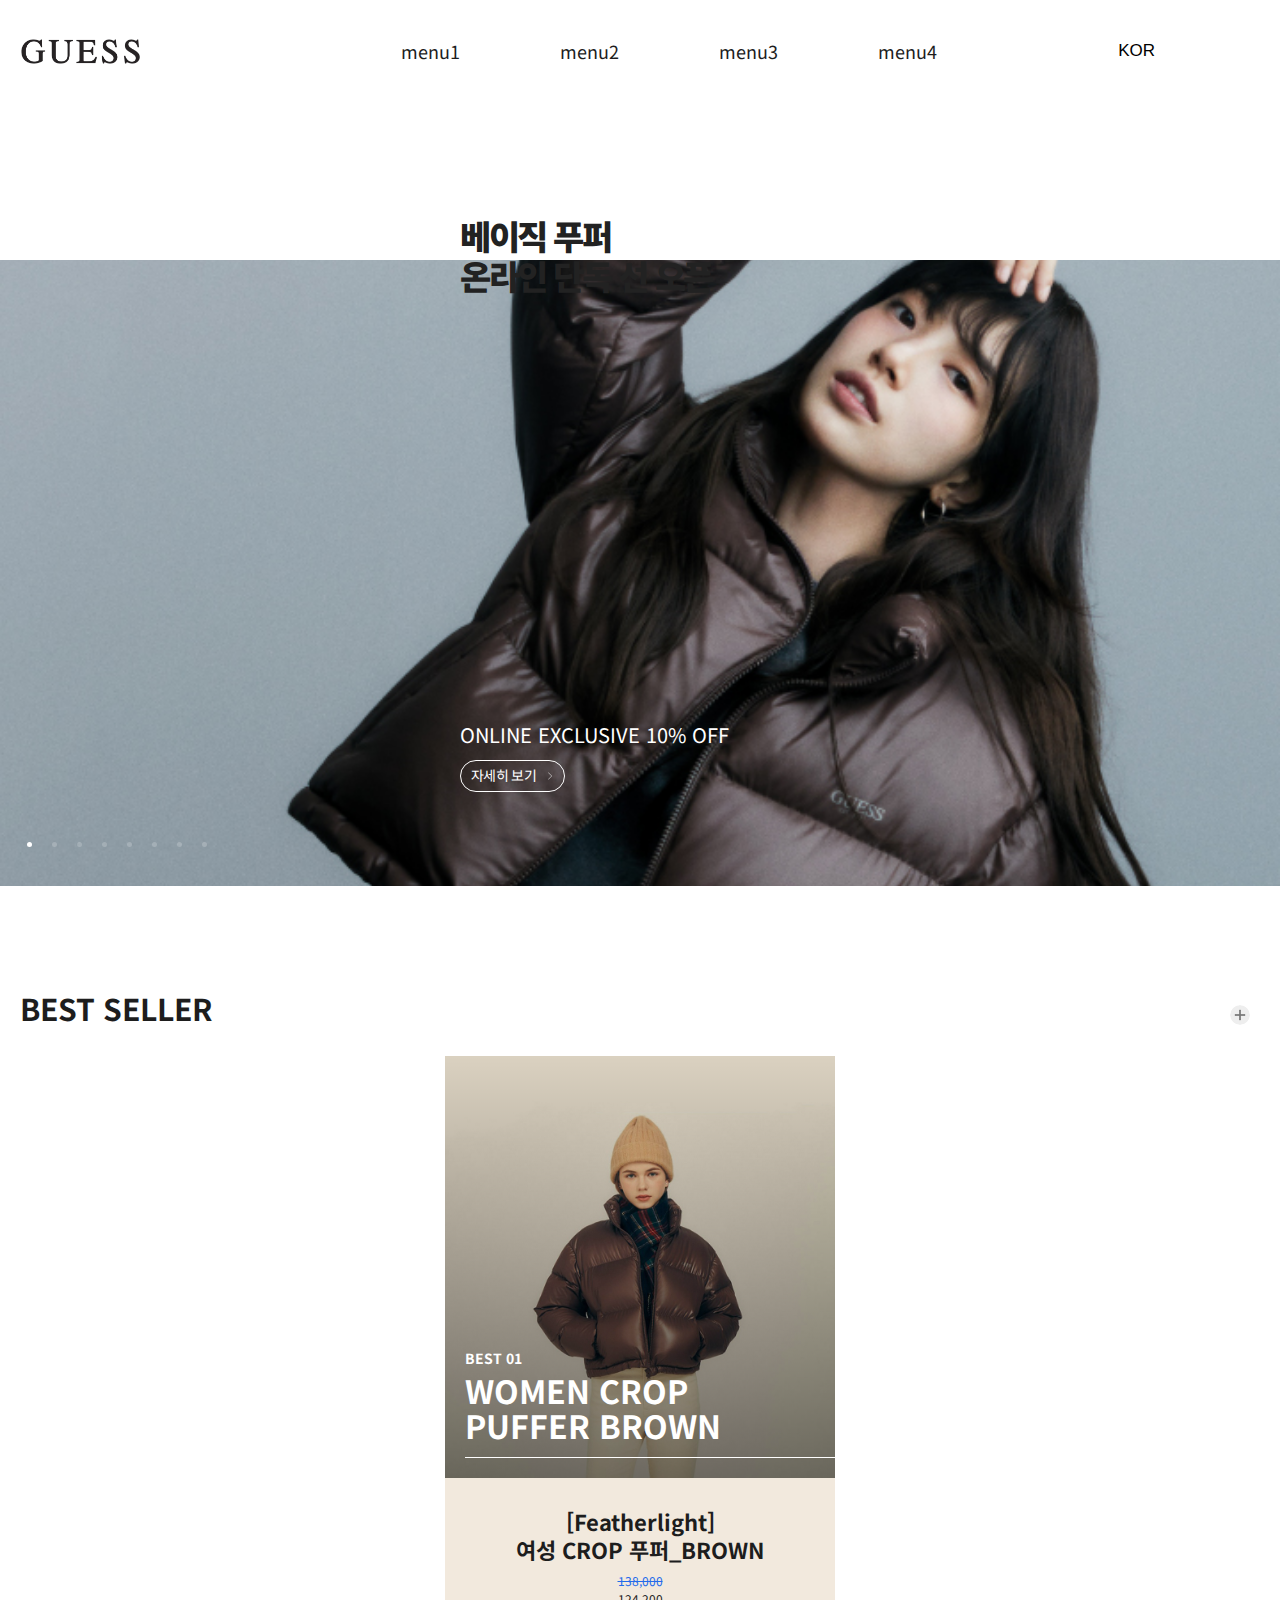
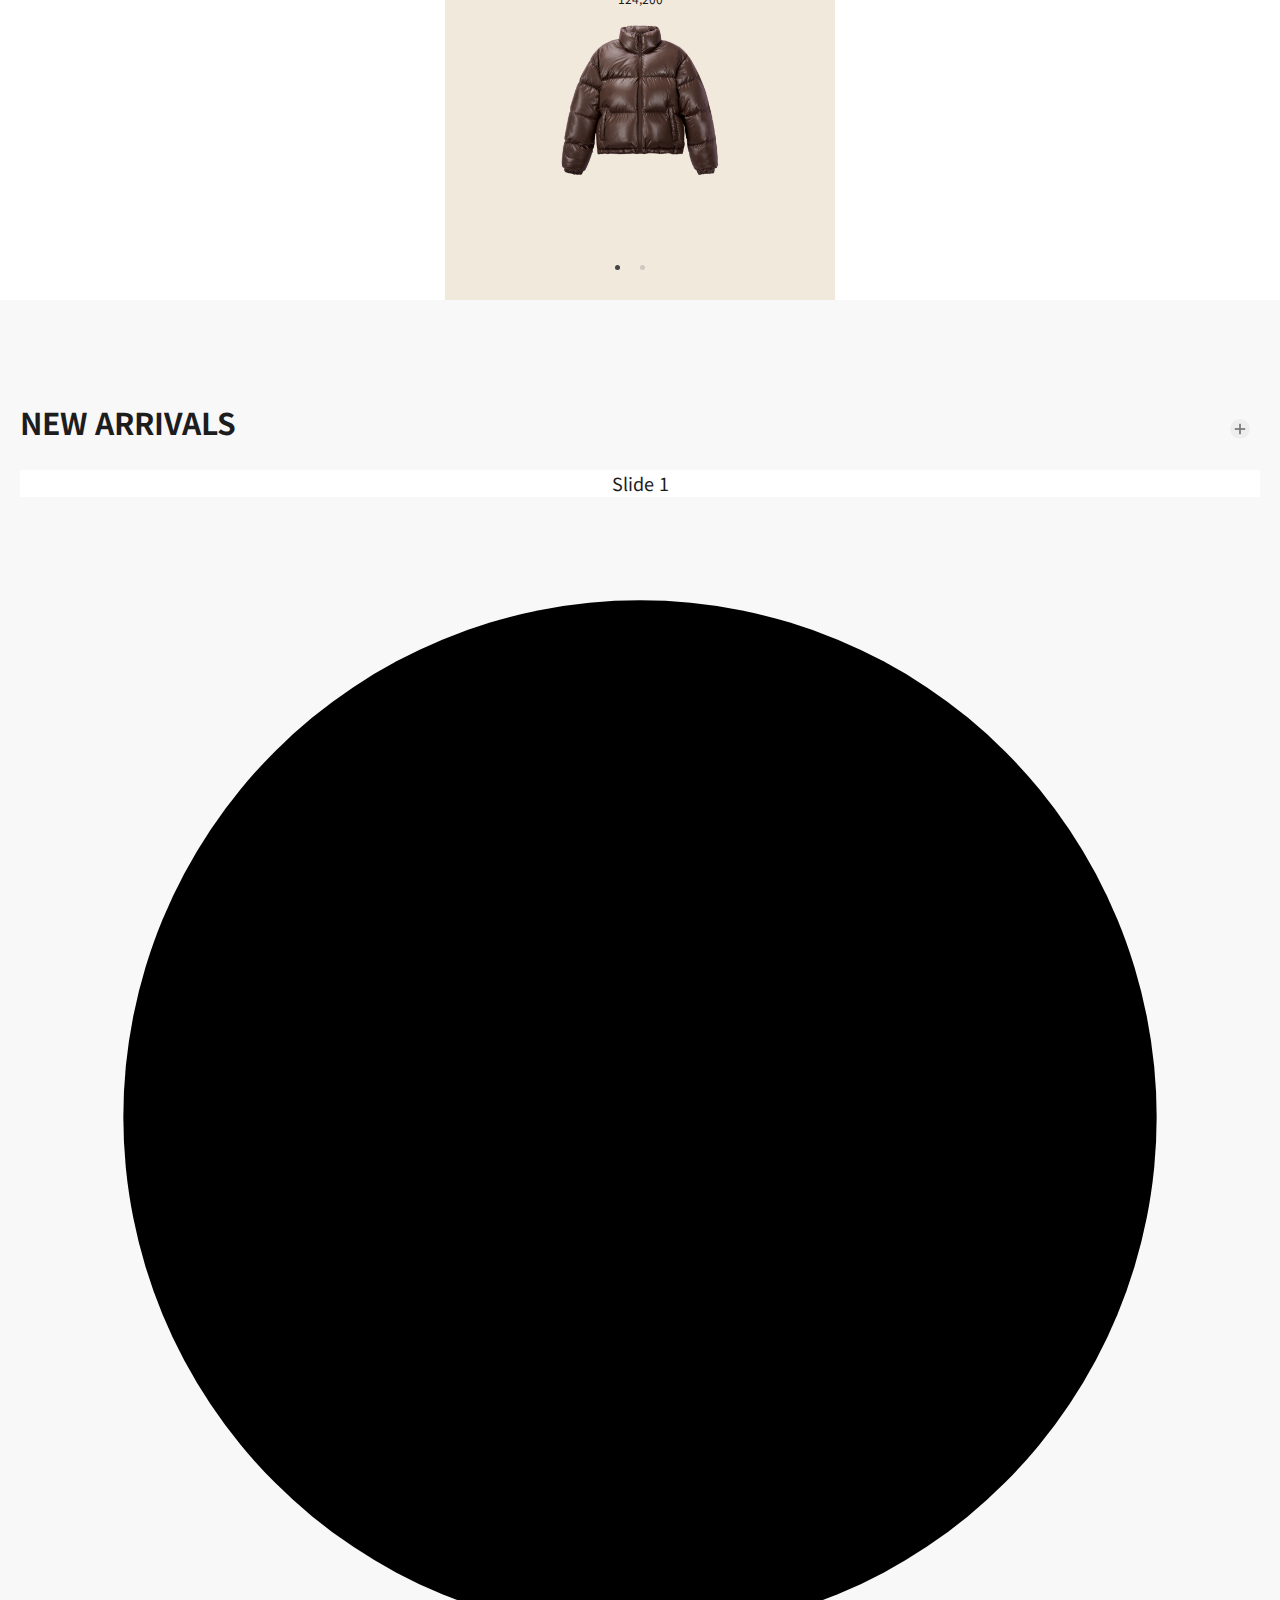
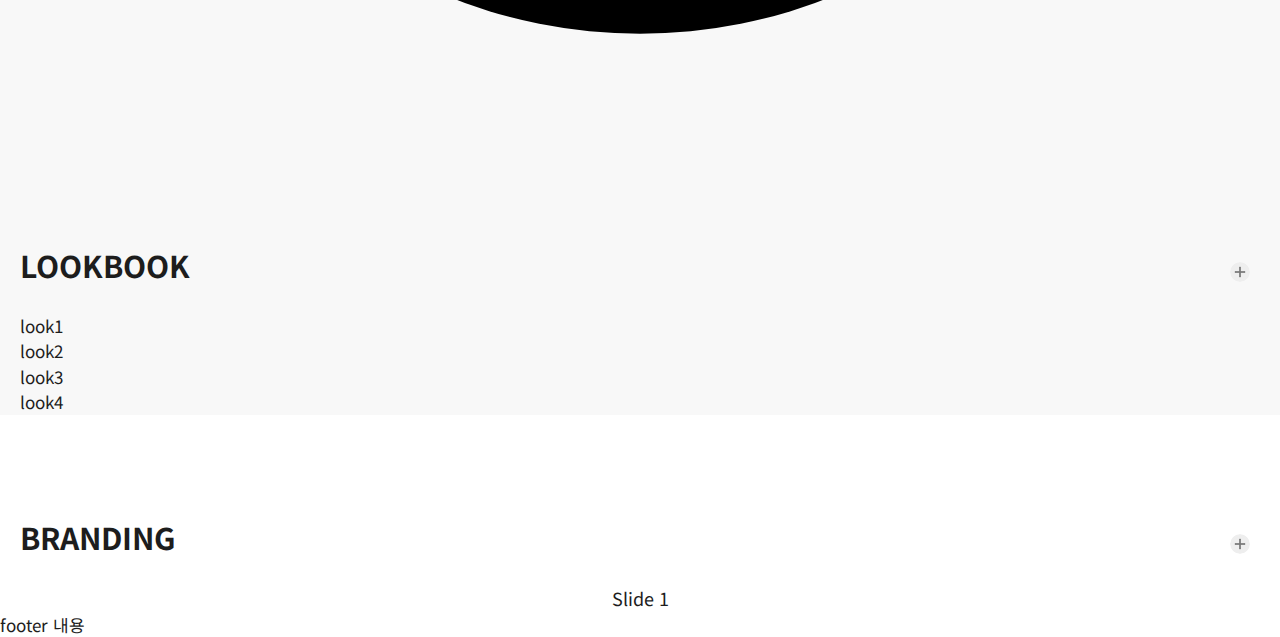
==== pages/index.html @ 52e25987 "best section 작업 1" ====
<!DOCTYPE html>
<html lang="ko">
  <head>
    <meta charset="UTF-8" />
    <meta name="viewport" content="width=device-width, initial-scale=1.0" />
    <title>GUESS 공식 온라인 스토어</title>
    <meta property="og:type" content="website" />
    <meta property="og:title" content="페이지 제목" />
    <meta property="og:description" content="페이지 설명" />
    <meta property="og:image" content="http://www.mysite.com/article/article1_featured_image.jpg" />
    <meta property="og:url" content="http://www.mysite.com/article/article1.html" />
    <meta name="twitter:card" content="summary" />
    <meta name="twitter:title" content="페이지 제목" />
    <meta name="twitter:description" content="페이지 설명" />
    <meta name="twitter:image" content="http://www.mysite.com/article/article1.html" />
    <meta name="twitter:domain" content="사이트 명" />
    <link rel="shortcut icon" href="http://www.mysite.com/favicon.ico" />
    <link rel="stylesheet" href="https://maxst.icons8.com/vue-static/landings/line-awesome/line-awesome/1.3.0/css/line-awesome.min.css" />
    <link rel="stylesheet" href="https://cdn.jsdelivr.net/npm/swiper@11/swiper-bundle.min.css" />
    <link href="https://fonts.googleapis.com/css2?family=Noto+Sans+KR:wght@100..900&display=swap" rel="stylesheet" />
    <link rel="stylesheet" href="../resources/css/patten_css.css" />
    <script src="https://ajax.googleapis.com/ajax/libs/jquery/3.7.1/jquery.min.js"></script>
    <script src="https://cdn.jsdelivr.net/npm/swiper@11/swiper-bundle.min.js"></script>
    <script defer src="../resources/js/include.js"></script>
    <script defer src="../resources/js/ui-pattern.js"></script>
    <script defer src="../resources/js/ui-swiper.js"></script>
  </head>
  <body>
    <div id="skip-nav">
      <a href="#gnb">메뉴 바로가기</a>
      <a href="#container">본문 바로가기</a>
    </div>
    <div id="wrap">
      <header id="header" class="">
        <div class="inner">
          <h1 id="logo">
            <a href="#">
              <span>GUESS</span>
            </a>
          </h1>
          <nav id="gnb" class="gnb">
            <ul class="gnb__depth1">
              <li>
                <a href="#">
                  <span>menu1</span>
                </a>
                <ul class="gnb__depth2">
                  <li><a href="#">menu1-1</a></li>
                  <li><a href="#">menu1-2</a></li>
                  <li><a href="#">menu1-3</a></li>
                  <li><a href="#">menu1-4</a></li>
                </ul>
              </li>
              <li>
                <a href="#"><span>menu2</span></a>
                <ul class="gnb__depth2">
                  <li><a href="#">menu2-1</a></li>
                  <li><a href="#">menu2-2</a></li>
                  <li><a href="#">menu2-3</a></li>
                  <li><a href="#">menu2-4</a></li>
                </ul>
              </li>
              <li>
                <a href="#"><span>menu3</span></a>
                <ul class="gnb__depth2">
                  <li><a href="#">menu3-1</a></li>
                  <li><a href="#">menu3-2</a></li>
                  <li><a href="#">menu3-3</a></li>
                  <li><a href="#">menu3-4</a></li>
                </ul>
              </li>
              <li>
                <a href="#"><span>menu4</span></a>
                <ul class="gnb__depth2">
                  <li><a href="#">menu4-1</a></li>
                  <li><a href="#">menu4-2</a></li>
                  <li><a href="#">menu4-3</a></li>
                  <li><a href="#">menu4-4</a></li>
                </ul>
              </li>
            </ul>
          </nav>
          <div class="util">
            <!-- active 추가시 활성화 -->
            <div class="lang">
              <button class="lang__btn">kor</button>
              <ul class="lang__lst">
                <li>kor</li>
                <li>eng</li>
              </ul>
            </div>
            <button class="search">
              <span class="blind">검색</span>
            </button>
            <button class="all-menu">
              <span class="blind">전체메뉴</span>
            </button>
          </div>
        </div>
        <!-- active 추가시 활성화 -->
        <nav id="nav-all" class="">
          <ul class="gnb__depth1">
            <li>
              <a href="#">
                <span>menu1</span>
              </a>
              <ul class="gnb__depth2">
                <li><a href="#">menu1-1</a></li>
                <li><a href="#">menu1-2</a></li>
                <li><a href="#">menu1-3</a></li>
                <li><a href="#">menu1-4</a></li>
              </ul>
            </li>
            <li>
              <a href="#"><span>menu2</span></a>
              <ul class="gnb__depth2">
                <li><a href="#">menu2-1</a></li>
                <li><a href="#">menu2-2</a></li>
                <li><a href="#">menu2-3</a></li>
                <li><a href="#">menu2-4</a></li>
              </ul>
            </li>
            <li>
              <a href="#"><span>menu3</span></a>
              <ul class="gnb__depth2">
                <li><a href="#">menu3-1</a></li>
                <li><a href="#">menu3-2</a></li>
                <li><a href="#">menu3-3</a></li>
                <li><a href="#">menu3-4</a></li>
              </ul>
            </li>
            <li>
              <a href="#"><span>menu4</span></a>
              <ul class="gnb__depth2">
                <li><a href="#">menu4-1</a></li>
                <li><a href="#">menu4-2</a></li>
                <li><a href="#">menu4-3</a></li>
                <li><a href="#">menu4-4</a></li>
              </ul>
            </li>
          </ul>

          <button class="close">
            <span class="">전체메뉴 닫기</span>
          </button>
        </nav>
      </header>
      <div class="slide">
        <button class="swiper-button-play-pause default" aria-label="슬라이드 쇼 제어"><span>정지</span></button>
        <!-- Slider main container -->
        <div class="swiper slide-intro">
          <!-- Additional required wrapper -->
          <div class="swiper-wrapper">
            <!-- Slides -->
            <div class="swiper-slide">
              <a href="#">
                <picture>
                  <source srcset="" media="(min-width: 1024px)" />
                  <source srcset="" media="(min-width: 600px)" />
                  <source srcset="" />
                  <img src="../resources/images/pattern/common/intor1-mobile.jpg" alt="" />
                </picture>
                <div class="text-area">
                  <div class="inner">
                    <div class="text-area__tit">
                      <div class="split">
                        <strong>베이직 푸퍼</strong>
                      </div>
                      <div class="split">
                        <strong>온라인 단독 선 오픈</strong>
                      </div>
                    </div>
                    <div class="text-area__bottom">
                      <p class="text-area__bottom__cont">ONLINE EXCLUSIVE 10% OFF</p>
                      <span class="text-area__bottom__goto text-area__bottom__goto--hidden">자세히 보기</span>
                    </div>
                  </div>
                </div>
              </a>
            </div>
            <div class="swiper-slide">
              <a href="#">
                <picture>
                  <source srcset="" media="(min-width: 1024px)" />
                  <source srcset="" media="(min-width: 600px)" />
                  <source srcset="" />
                  <img src="../resources/images/pattern/common/intor1-mobile.jpg" alt="" />
                </picture>
                <div class="text-area">
                  <div class="inner">
                    <div class="text-area__tit">
                      <div class="split">
                        <strong>베이직 푸퍼</strong>
                      </div>
                      <div class="split">
                        <strong>온라인 단독 선 오픈</strong>
                      </div>
                    </div>
                    <div class="text-area__bottom">
                      <p class="text-area__bottom__cont">ONLINE EXCLUSIVE 10% OFF</p>
                      <span class="text-area__bottom__goto text-area__bottom__goto--hidden">자세히 보기</span>
                    </div>
                  </div>
                </div>
              </a>
            </div>
            <div class="swiper-slide">
              <a href="#">
                <picture>
                  <source srcset="" media="(min-width: 1024px)" />
                  <source srcset="" media="(min-width: 600px)" />
                  <source srcset="" />
                  <img src="../resources/images/pattern/common/intor1-mobile.jpg" alt="" />
                </picture>
                <div class="text-area">
                  <div class="inner">
                    <div class="text-area__tit">
                      <div class="split">
                        <strong>베이직 푸퍼</strong>
                      </div>
                      <div class="split">
                        <strong>온라인 단독 선 오픈</strong>
                      </div>
                    </div>
                    <div class="text-area__bottom">
                      <p class="text-area__bottom__cont">ONLINE EXCLUSIVE 10% OFF</p>
                      <span class="text-area__bottom__goto text-area__bottom__goto--hidden">자세히 보기</span>
                    </div>
                  </div>
                </div>
              </a>
            </div>
            <div class="swiper-slide">
              <a href="#">
                <picture>
                  <source srcset="" media="(min-width: 1024px)" />
                  <source srcset="" media="(min-width: 600px)" />
                  <source srcset="" />
                  <img src="../resources/images/pattern/common/intor1-mobile.jpg" alt="" />
                </picture>
                <div class="text-area">
                  <div class="inner">
                    <div class="text-area__tit">
                      <div class="split">
                        <strong>베이직 푸퍼</strong>
                      </div>
                      <div class="split">
                        <strong>온라인 단독 선 오픈</strong>
                      </div>
                    </div>
                    <div class="text-area__bottom">
                      <p class="text-area__bottom__cont">ONLINE EXCLUSIVE 10% OFF</p>
                      <span class="text-area__bottom__goto text-area__bottom__goto--hidden">자세히 보기</span>
                    </div>
                  </div>
                </div>
              </a>
            </div>
            <div class="swiper-slide">
              <a href="#">
                <picture>
                  <source srcset="" media="(min-width: 1024px)" />
                  <source srcset="" media="(min-width: 600px)" />
                  <source srcset="" />
                  <img src="../resources/images/pattern/common/intor1-mobile.jpg" alt="" />
                </picture>
                <div class="text-area">
                  <div class="inner">
                    <div class="text-area__tit">
                      <div class="split">
                        <strong>베이직 푸퍼</strong>
                      </div>
                      <div class="split">
                        <strong>온라인 단독 선 오픈</strong>
                      </div>
                    </div>
                    <div class="text-area__bottom">
                      <p class="text-area__bottom__cont">ONLINE EXCLUSIVE 10% OFF</p>
                      <span class="text-area__bottom__goto text-area__bottom__goto--hidden">자세히 보기</span>
                    </div>
                  </div>
                </div>
              </a>
            </div>
            <div class="swiper-slide">
              <a href="#">
                <picture>
                  <source srcset="" media="(min-width: 1024px)" />
                  <source srcset="" media="(min-width: 600px)" />
                  <source srcset="" />
                  <img src="../resources/images/pattern/common/intor1-mobile.jpg" alt="" />
                </picture>
                <div class="text-area">
                  <div class="inner">
                    <div class="text-area__tit">
                      <div class="split">
                        <strong>베이직 푸퍼</strong>
                      </div>
                      <div class="split">
                        <strong>온라인 단독 선 오픈</strong>
                      </div>
                    </div>
                    <div class="text-area__bottom">
                      <p class="text-area__bottom__cont">ONLINE EXCLUSIVE 10% OFF</p>
                      <span class="text-area__bottom__goto text-area__bottom__goto--hidden">자세히 보기</span>
                    </div>
                  </div>
                </div>
              </a>
            </div>
            <div class="swiper-slide">
              <a href="#">
                <picture>
                  <source srcset="" media="(min-width: 1024px)" />
                  <source srcset="" media="(min-width: 600px)" />
                  <source srcset="" />
                  <img src="../resources/images/pattern/common/intor1-mobile.jpg" alt="" />
                </picture>
                <div class="text-area">
                  <div class="inner">
                    <div class="text-area__tit">
                      <div class="split">
                        <strong>베이직 푸퍼</strong>
                      </div>
                      <div class="split">
                        <strong>온라인 단독 선 오픈</strong>
                      </div>
                    </div>
                    <div class="text-area__bottom">
                      <p class="text-area__bottom__cont">ONLINE EXCLUSIVE 10% OFF</p>
                      <span class="text-area__bottom__goto text-area__bottom__goto--hidden">자세히 보기</span>
                    </div>
                  </div>
                </div>
              </a>
            </div>
            <div class="swiper-slide">
              <a href="#">
                <picture>
                  <source srcset="" media="(min-width: 1024px)" />
                  <source srcset="" media="(min-width: 600px)" />
                  <source srcset="" />
                  <img src="../resources/images/pattern/common/intor1-mobile.jpg" alt="" />
                </picture>
                <div class="text-area">
                  <div class="inner">
                    <div class="text-area__tit">
                      <div class="split">
                        <strong>베이직 푸퍼</strong>
                      </div>
                      <div class="split">
                        <strong>온라인 단독 선 오픈</strong>
                      </div>
                    </div>
                    <div class="text-area__bottom">
                      <p class="text-area__bottom__cont">ONLINE EXCLUSIVE 10% OFF</p>
                      <span class="text-area__bottom__goto text-area__bottom__goto--hidden">자세히 보기</span>
                    </div>
                  </div>
                </div>
              </a>
            </div>
          </div>
          <!-- If we need pagination -->
          <div class="swiper-pagination"></div>
          <div class="autoplay-progress">
            <svg viewBox="0 0 48 48">
              <circle cx="24" cy="24" r="20"></circle>
            </svg>
            <span></span>
          </div>
        </div>
        <div class="circle"></div>
      </div>
      <main id="container">
        <!-- best seller 섹션 -->
        <section class="sec-g sec-best">
          <div class="inner">
            <div class="sec-g__tit">
              <a href="#">
                <h2>BEST SELLER</h2>
              </a>
            </div>
            <div class="sec-g__cont">
              <button class="swiper-button-play-pause default" aria-label="슬라이드 쇼 제어"><span>정지</span></button>
              <div class="swiper slide-best-img">
                <div class="swiper-wrapper">
                  <div class="swiper-slide">
                    <a href="#">
                      <img src="../resources/images/pattern/common/best1-1.jpg" alt="" />
                      <div class="overlay"></div>
                      <div class="best-img-txt-box">
                        <span class="best-num">BEST 01</span>
                        <span class="best-name"
                          >women crop<br />
                          puffer brown</span
                        >
                        <!-- after로 아래 라인 -->
                      </div>
                    </a>
                  </div>
                  <div class="swiper-slide">
                    <a href="#">
                      <img src="../resources/images/pattern/common/best1-1.jpg" alt="" />
                      <div class="overlay"></div>
                      <div class="best-img-txt-box">
                        <span class="best-num">BEST 01</span>
                        <span class="best-name"
                          >women crop<br />
                          puffer brown</span
                        >
                        <!-- after로 아래 라인 -->
                      </div>
                    </a>
                  </div>
                </div>
              </div>
              <div class="swiper slide-best-info">
                <div class="swiper-wrapper">
                  <div class="swiper-slide">
                    <a href="#">
                      <div class="best-info-txt-box">
                        <div class="best-info-tit">
                          [Featherlight]
                          <br />
                          여성 CROP 푸퍼_BROWN
                        </div>
                        <div class="best-info-price">
                          <div class="best-info-price-origin">138,000</div>
                          <div>124,200</div>
                        </div>
                      </div>
                      <img src="../resources/images/pattern/common/best1-2.png" alt="" />
                    </a>
                  </div>
                  <div class="swiper-slide">
                    <a href="#">
                      <div class="best-info-txt-box">
                        <div class="best-info-tit">
                          [Featherlight]
                          <br />
                          여성 CROP 푸퍼_BROWN
                        </div>
                        <div class="best-info-price">
                          <div class="best-info-price-origin">138,000</div>
                          <div>124,200</div>
                        </div>
                      </div>
                      <img src="../resources/images/pattern/common/best1-2.png" alt="" />
                    </a>
                  </div>
                </div>
                <div class="swiper-pagination"></div>
              </div>
            </div>
            <a href="#" class="sec-g__more">더보기</a>
          </div>
        </section>

        <!-- new arrivals 섹션 -->
        <section class="sec-g sec-new bg-gray">
          <div class="inner">
            <div class="sec-g__tit">
              <a href="#">
                <h2>NEW ARRIVALS</h2>
              </a>
            </div>
            <div class="sec-g__cont">
              <div class="swiper slide-new">
                <div class="swiper-wrapper">
                  <div class="swiper-slide">Slide 1</div>
                  <div class="swiper-slide">Slide 2</div>
                  <div class="swiper-slide">Slide 3</div>
                  <div class="swiper-slide">Slide 4</div>
                  <div class="swiper-slide">Slide 5</div>
                  <div class="swiper-slide">Slide 6</div>
                  <div class="swiper-slide">Slide 7</div>
                  <div class="swiper-slide">Slide 8</div>
                  <div class="swiper-slide">Slide 9</div>
                </div>
                <div class="swiper-pagination"></div>
                <div class="autoplay-progress">
                  <svg viewBox="0 0 48 48">
                    <circle cx="24" cy="24" r="20"></circle>
                  </svg>
                  <span></span>
                </div>
              </div>
            </div>
            <a href="#" class="sec-g__more">더보기</a>
          </div>
        </section>

        <!-- lookbook 섹션 -->
        <section class="sec-g sec-look bg-gray">
          <div class="inner">
            <div class="sec-g__tit">
              <a href="#">
                <h2>LOOKBOOK</h2>
              </a>
            </div>
            <div class="sec-g__cont">
              <div class="look"><a href="#">look1</a></div>
              <div class="look"><a href="#">look2</a></div>
              <div class="look"><a href="#">look3</a></div>
              <div class="look"><a href="#">look4</a></div>
            </div>
            <a href="#" class="sec-g__more">더보기</a>
          </div>
        </section>

        <!-- branding 섹션 -->
        <section class="sec-g sec-branding">
          <div class="inner">
            <div class="sec-g__tit">
              <a href="#">
                <h2>BRANDING</h2>
              </a>
            </div>
            <div class="sec-g__cont">
              <div class="swiper slide-branding">
                <div class="swiper-wrapper">
                  <div class="swiper-slide">Slide 1</div>
                  <div class="swiper-slide">Slide 2</div>
                  <div class="swiper-slide">Slide 3</div>
                  <div class="swiper-slide">Slide 4</div>
                  <div class="swiper-slide">Slide 5</div>
                  <div class="swiper-slide">Slide 6</div>
                  <div class="swiper-slide">Slide 7</div>
                  <div class="swiper-slide">Slide 8</div>
                  <div class="swiper-slide">Slide 9</div>
                </div>
                <div class="swiper-pagination"></div>
                <div class="autoplay-progress">
                  <svg viewBox="0 0 48 48">
                    <circle cx="24" cy="24" r="20"></circle>
                  </svg>
                  <span></span>
                </div>
              </div>
            </div>
            <a href="#" class="sec-g__more">더보기</a>
          </div>
        </section>
      </main>
      <footer id="footer" include-html="./layout/footer.html"></footer>
    </div>
  </body>
</html>
---- resources/css/patten_css.css ----
@import "UTF-8";

@import "output/styles.css";
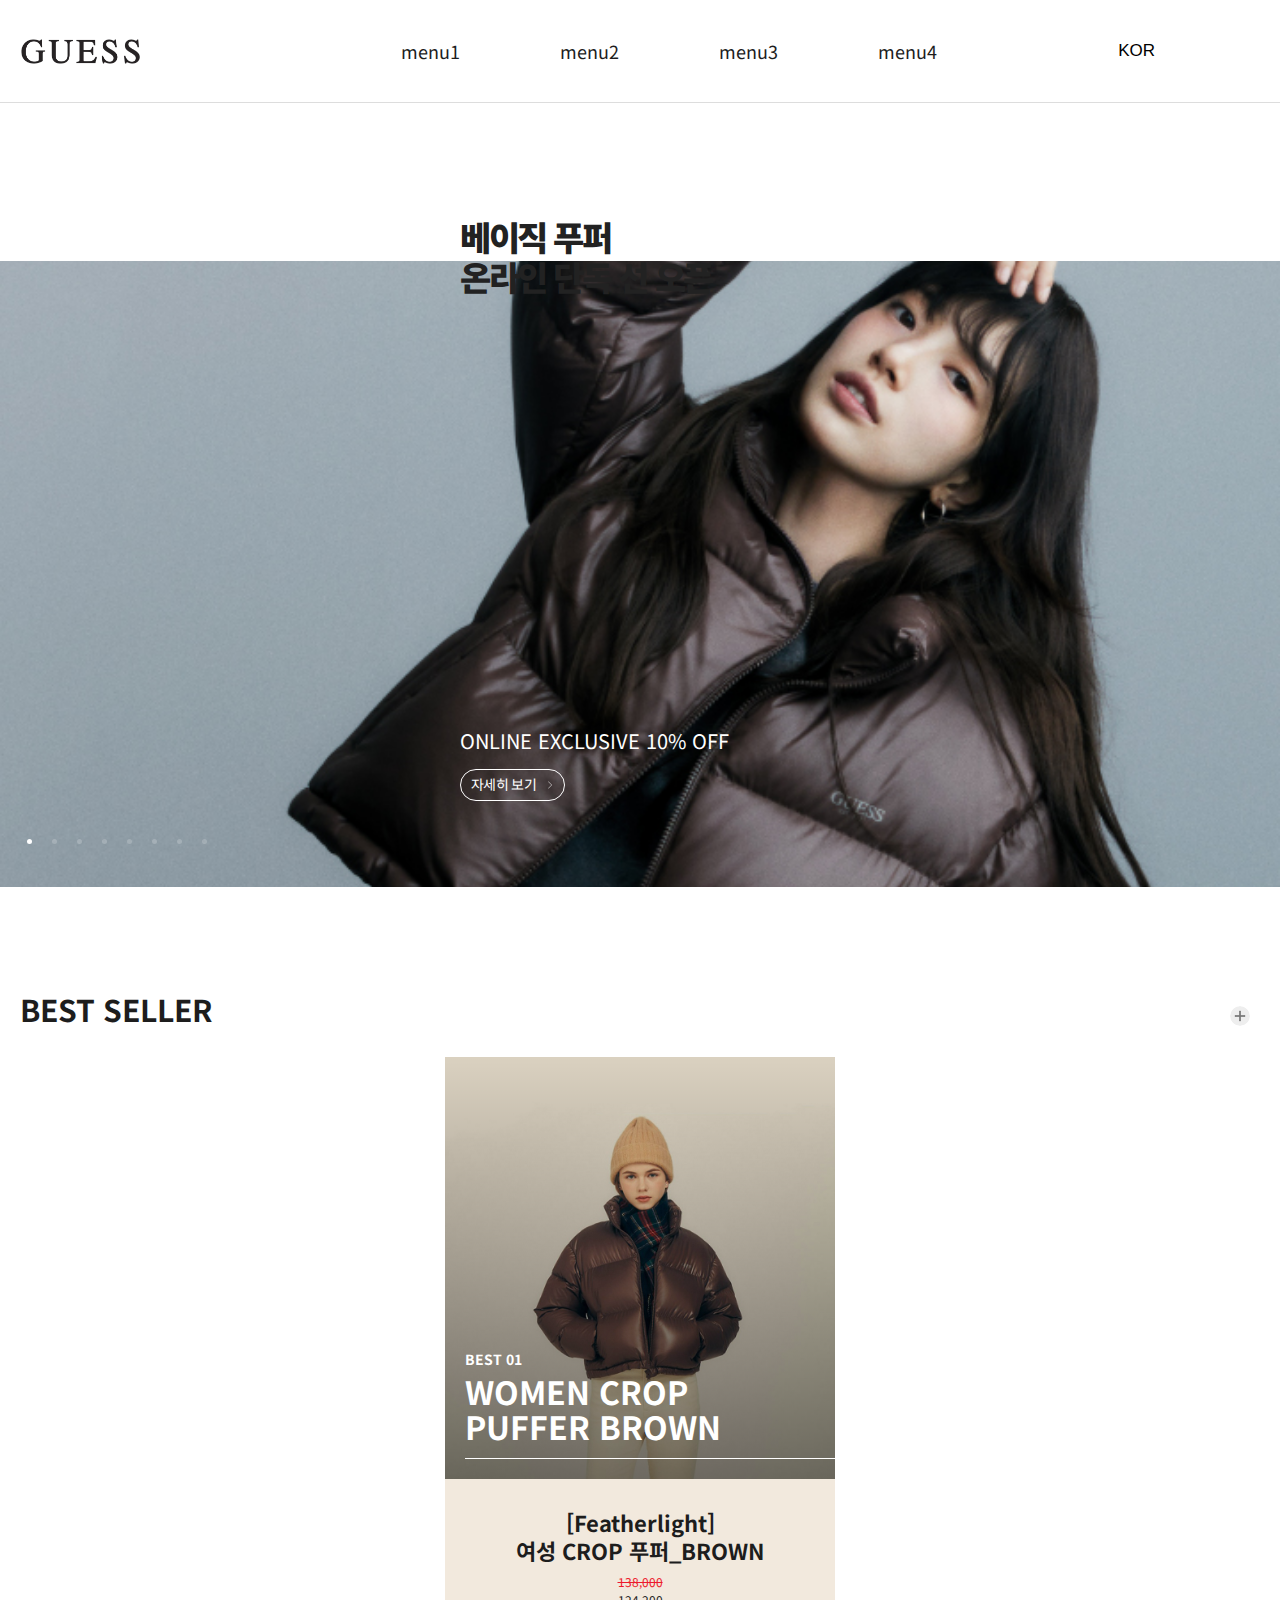
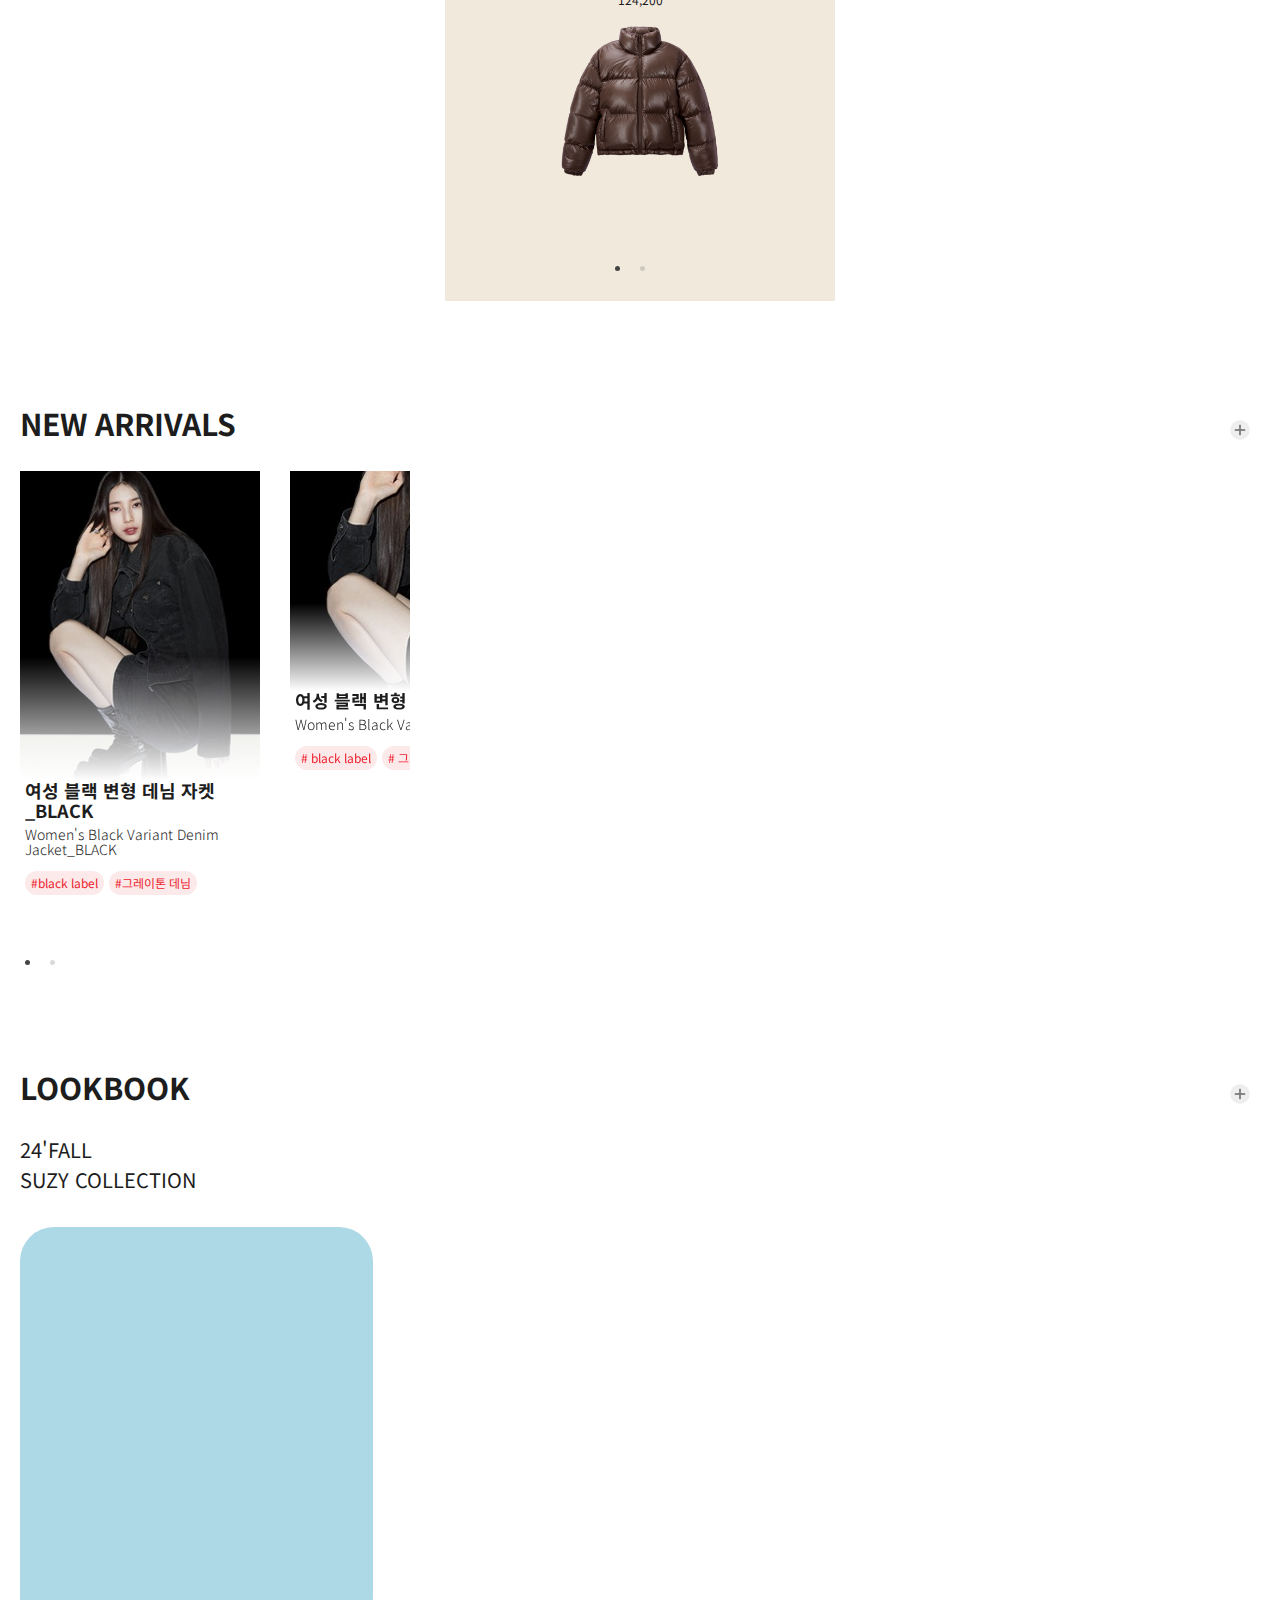
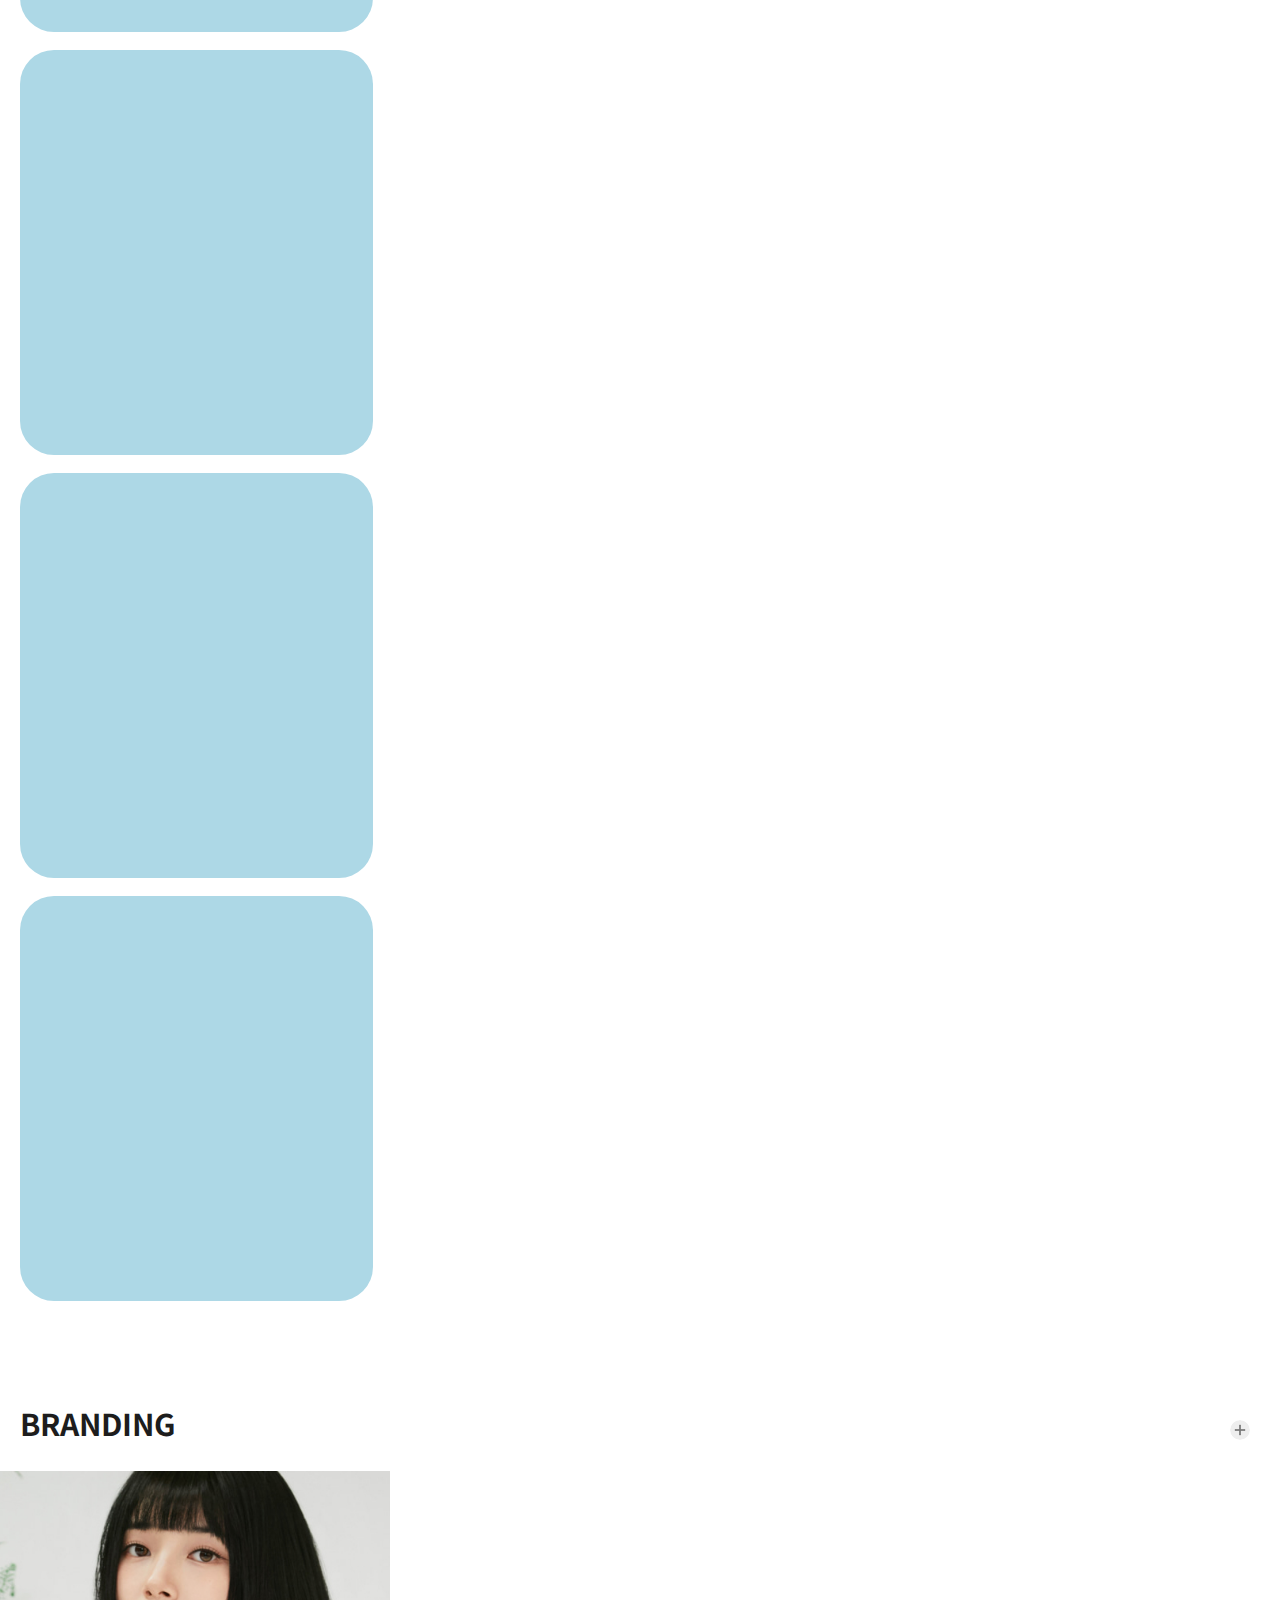
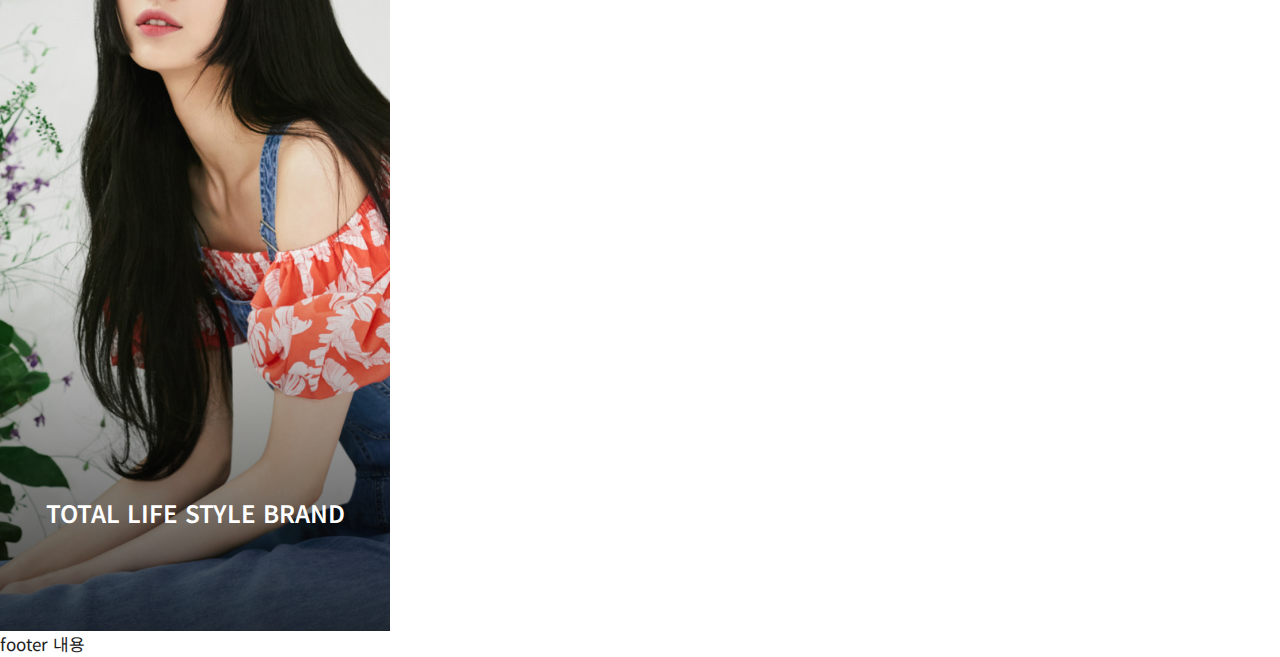
==== commit e1504aa5: "전체 layout 작업" ====
--- a/pages/index.html
+++ b/pages/index.html
@@ -458,7 +458,7 @@
         </section>
 
         <!-- new arrivals 섹션 -->
-        <section class="sec-g sec-new bg-gray">
+        <section class="sec-g sec-new">
           <div class="inner">
             <div class="sec-g__tit">
               <a href="#">
@@ -466,25 +466,39 @@
               </a>
             </div>
             <div class="sec-g__cont">
+              <button class="swiper-button-play-pause default" aria-label="슬라이드 쇼 제어"><span>정지</span></button>
               <div class="swiper slide-new">
                 <div class="swiper-wrapper">
-                  <div class="swiper-slide">Slide 1</div>
-                  <div class="swiper-slide">Slide 2</div>
-                  <div class="swiper-slide">Slide 3</div>
-                  <div class="swiper-slide">Slide 4</div>
-                  <div class="swiper-slide">Slide 5</div>
-                  <div class="swiper-slide">Slide 6</div>
-                  <div class="swiper-slide">Slide 7</div>
-                  <div class="swiper-slide">Slide 8</div>
-                  <div class="swiper-slide">Slide 9</div>
+                  <div class="swiper-slide">
+                    <a href="#">
+                      <img src="../resources/images/pattern/common/new1.jpg" alt="" />
+                      <div class="overlay"></div>
+                      <div class="new-txt">
+                        <div class="item-tit">여성 블랙 변형 데님 자켓_BLACK</div>
+                        <div class="item-en-tit">Women's Black Variant Denim Jacket_BLACK</div>
+                        <div class="item-tag">
+                          <div>#black label</div>
+                          <div>#그레이톤 데님</div>
+                        </div>
+                      </div>
+                    </a>
+                  </div>
+                  <div class="swiper-slide">
+                    <a href="#">
+                      <img src="../resources/images/pattern/common/new1.jpg" alt="" />
+                      <div class="overlay"></div>
+                      <div class="new-txt">
+                        <div class="item-tit">여성 블랙 변형 데님 자켓_BLACK</div>
+                        <div class="item-en-tit">Women's Black Variant Denim Jacket_BLACK</div>
+                        <div class="item-tag">
+                          <div># black label</div>
+                          <div># 그레이톤 데님</div>
+                        </div>
+                      </div>
+                    </a>
+                  </div>
                 </div>
                 <div class="swiper-pagination"></div>
-                <div class="autoplay-progress">
-                  <svg viewBox="0 0 48 48">
-                    <circle cx="24" cy="24" r="20"></circle>
-                  </svg>
-                  <span></span>
-                </div>
               </div>
             </div>
             <a href="#" class="sec-g__more">더보기</a>
@@ -492,18 +506,27 @@
         </section>
 
         <!-- lookbook 섹션 -->
-        <section class="sec-g sec-look bg-gray">
+        <section class="sec-g sec-look">
           <div class="inner">
             <div class="sec-g__tit">
               <a href="#">
                 <h2>LOOKBOOK</h2>
               </a>
             </div>
+            <div class="sec-g__desc">24'FALL<br />SUZY COLLECTION</div>
             <div class="sec-g__cont">
-              <div class="look"><a href="#">look1</a></div>
-              <div class="look"><a href="#">look2</a></div>
-              <div class="look"><a href="#">look3</a></div>
-              <div class="look"><a href="#">look4</a></div>
+              <div class="look">
+                <a href="#"><img src="" alt="" /></a>
+              </div>
+              <div class="look">
+                <a href="#"><img src="" alt="" /></a>
+              </div>
+              <div class="look">
+                <a href="#"><img src="" alt="" /></a>
+              </div>
+              <div class="look">
+                <a href="#"><img src="" alt="" /></a>
+              </div>
             </div>
             <a href="#" class="sec-g__more">더보기</a>
           </div>
@@ -520,23 +543,15 @@
             <div class="sec-g__cont">
               <div class="swiper slide-branding">
                 <div class="swiper-wrapper">
-                  <div class="swiper-slide">Slide 1</div>
-                  <div class="swiper-slide">Slide 2</div>
-                  <div class="swiper-slide">Slide 3</div>
-                  <div class="swiper-slide">Slide 4</div>
-                  <div class="swiper-slide">Slide 5</div>
-                  <div class="swiper-slide">Slide 6</div>
-                  <div class="swiper-slide">Slide 7</div>
-                  <div class="swiper-slide">Slide 8</div>
-                  <div class="swiper-slide">Slide 9</div>
+                  <div class="swiper-slide">
+                    <a href="#">
+                      <img src="../resources/images/pattern/common/branding1-mobile.jpg" alt="" />
+                      <div class="overlay"></div>
+                      <div class="branding-txt">TOTAL LIFE STYLE BRAND</div>
+                    </a>
+                  </div>
                 </div>
                 <div class="swiper-pagination"></div>
-                <div class="autoplay-progress">
-                  <svg viewBox="0 0 48 48">
-                    <circle cx="24" cy="24" r="20"></circle>
-                  </svg>
-                  <span></span>
-                </div>
               </div>
             </div>
             <a href="#" class="sec-g__more">더보기</a>
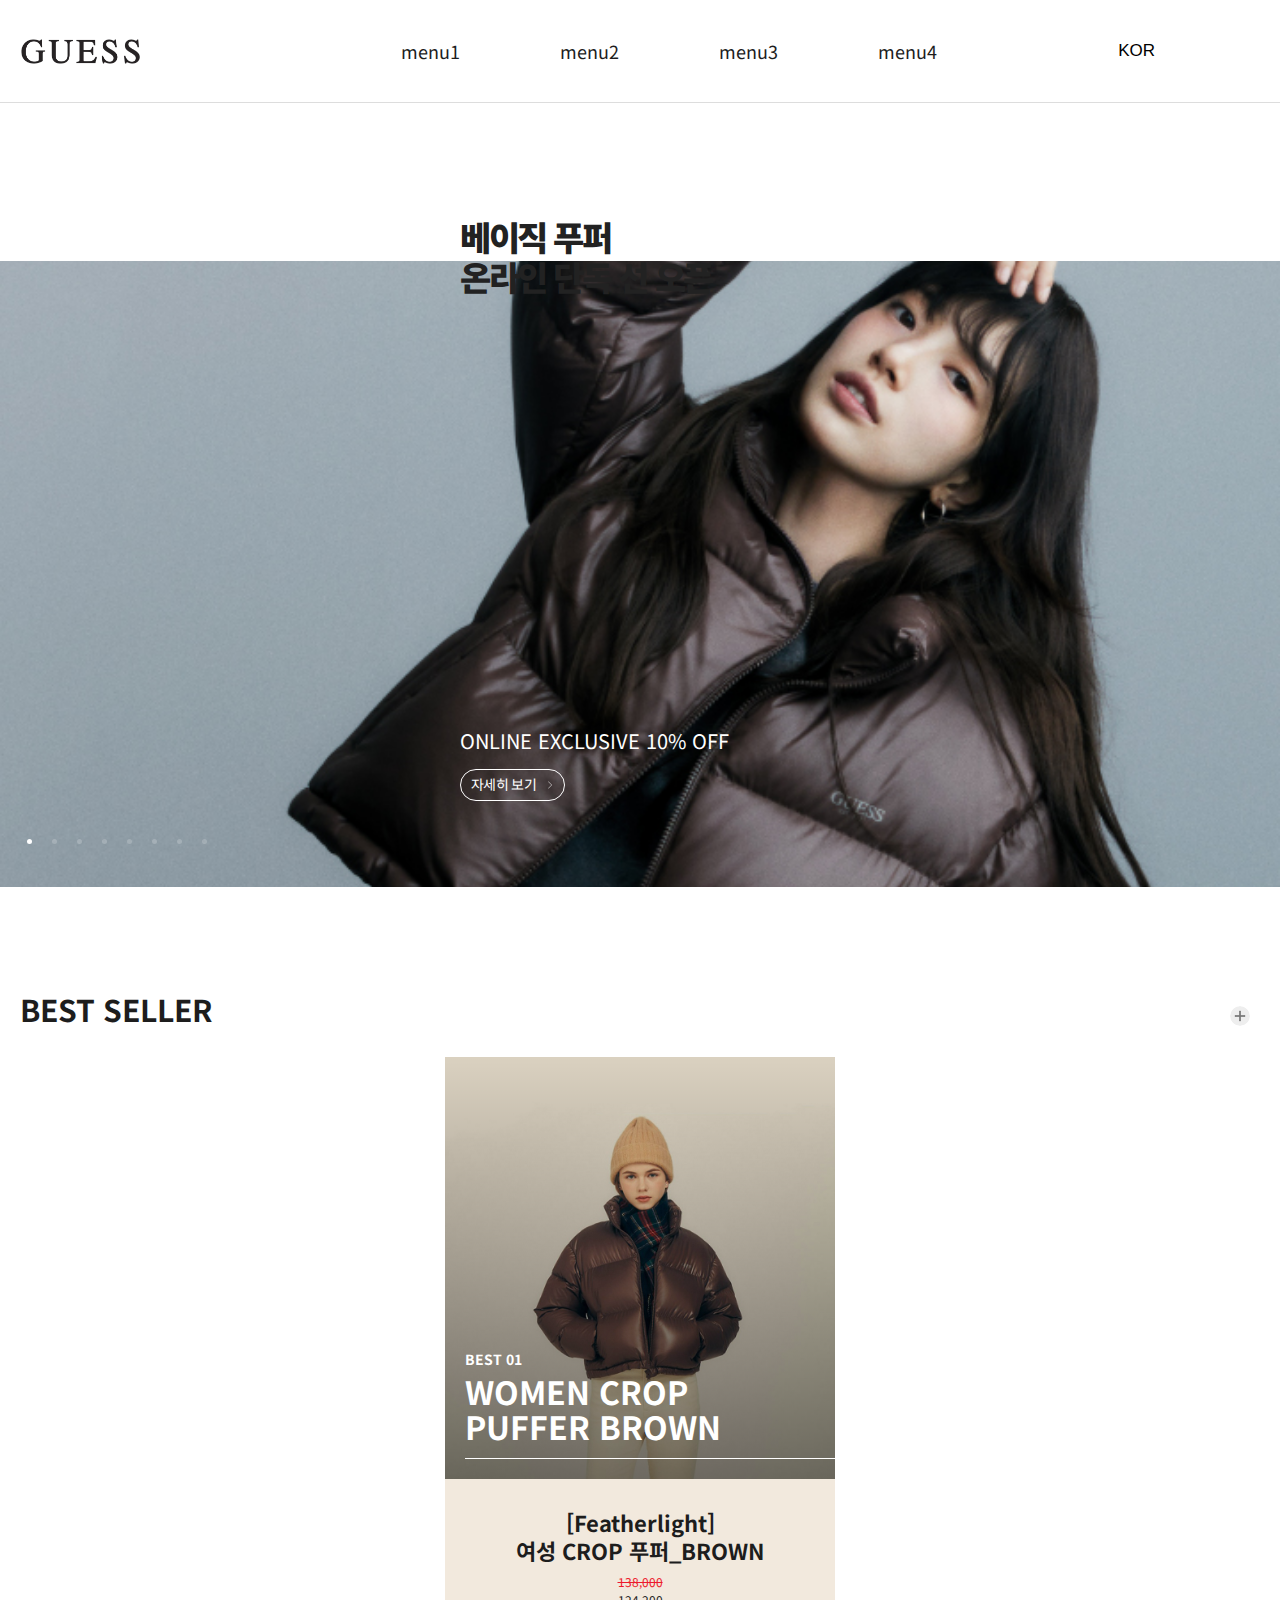
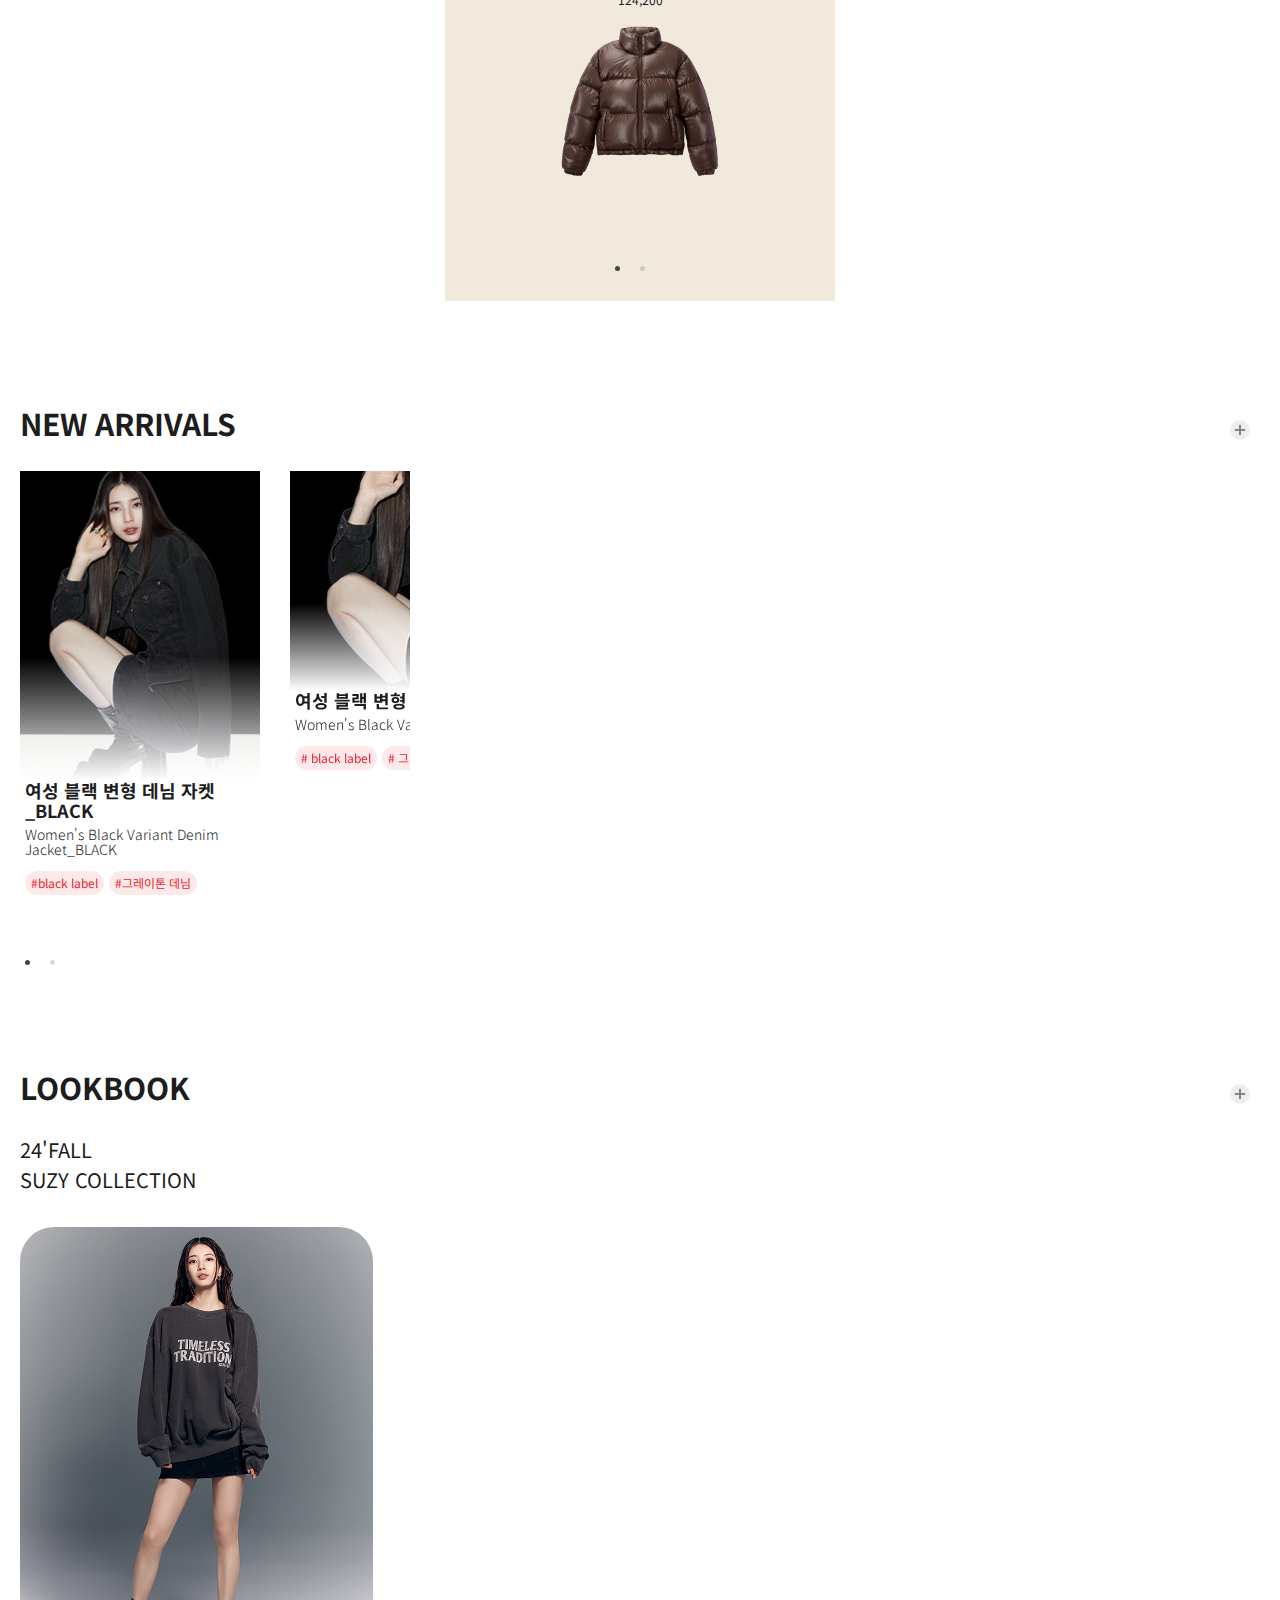
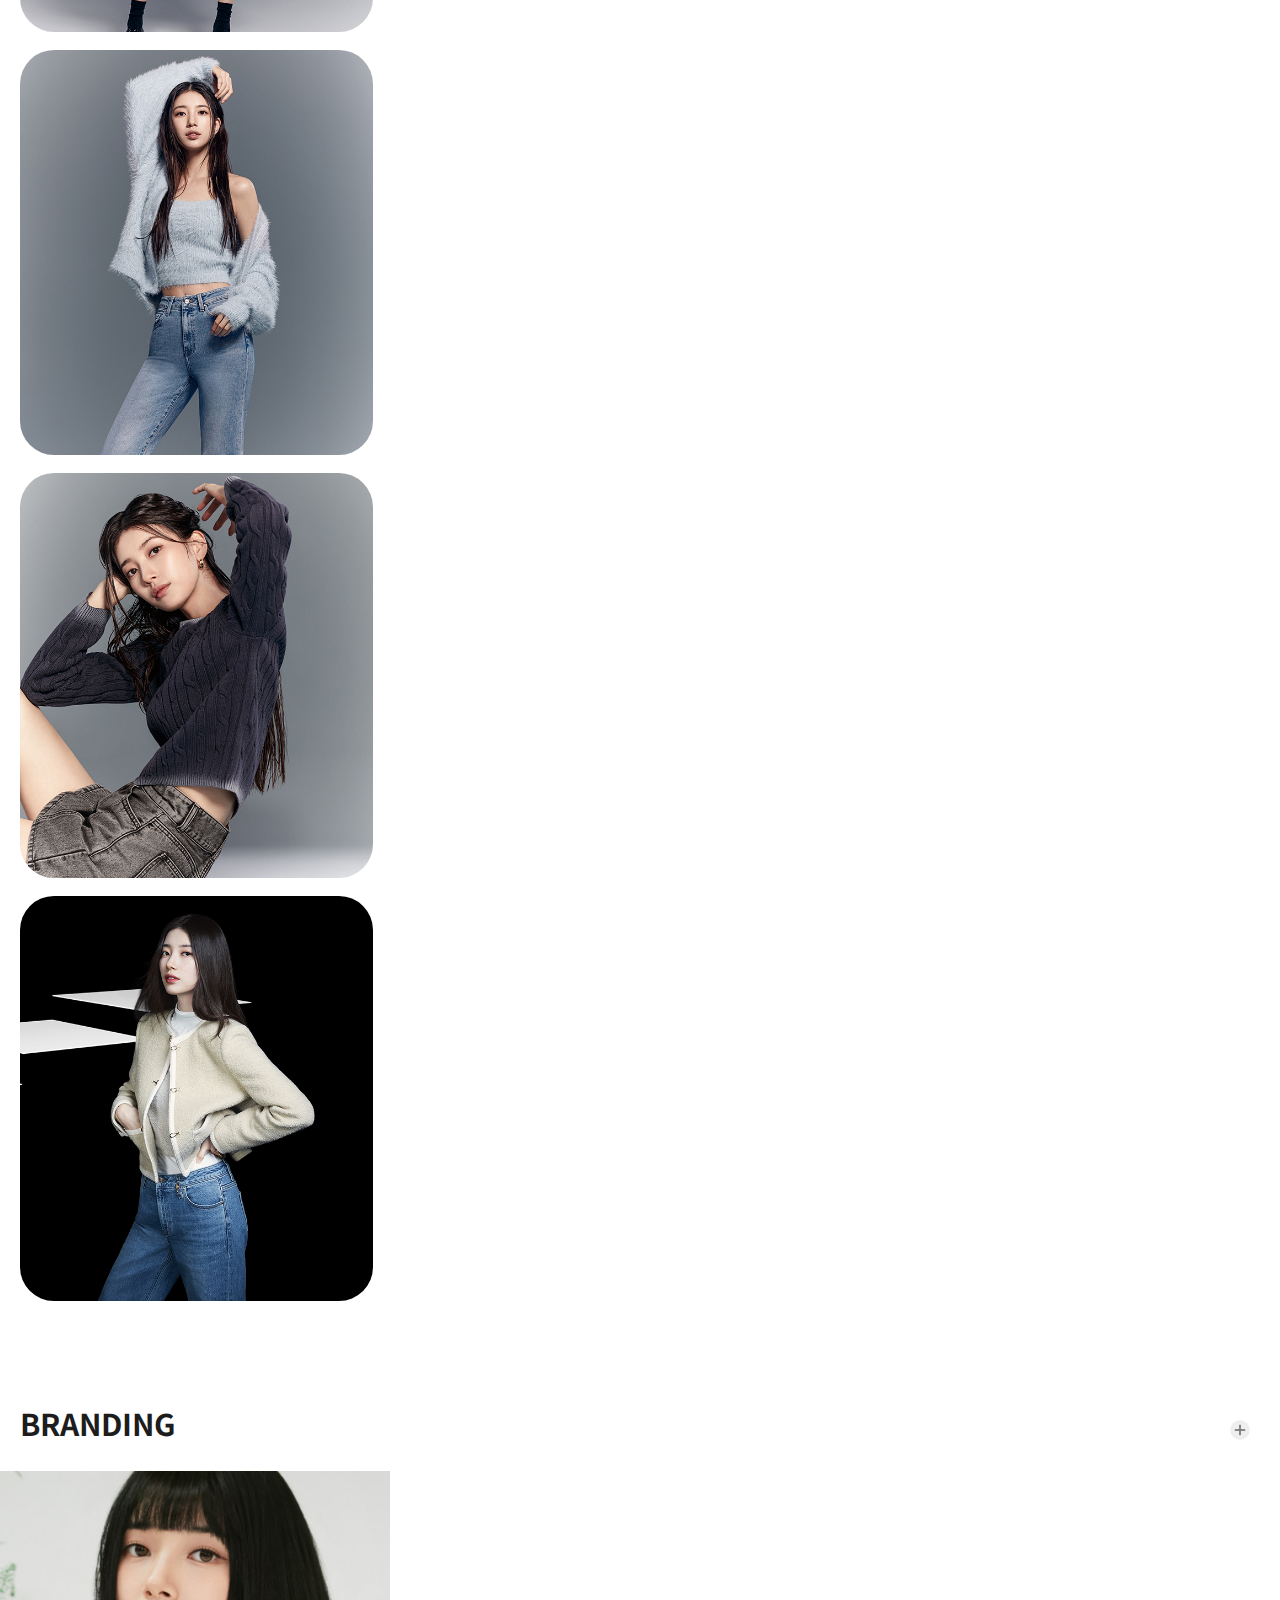
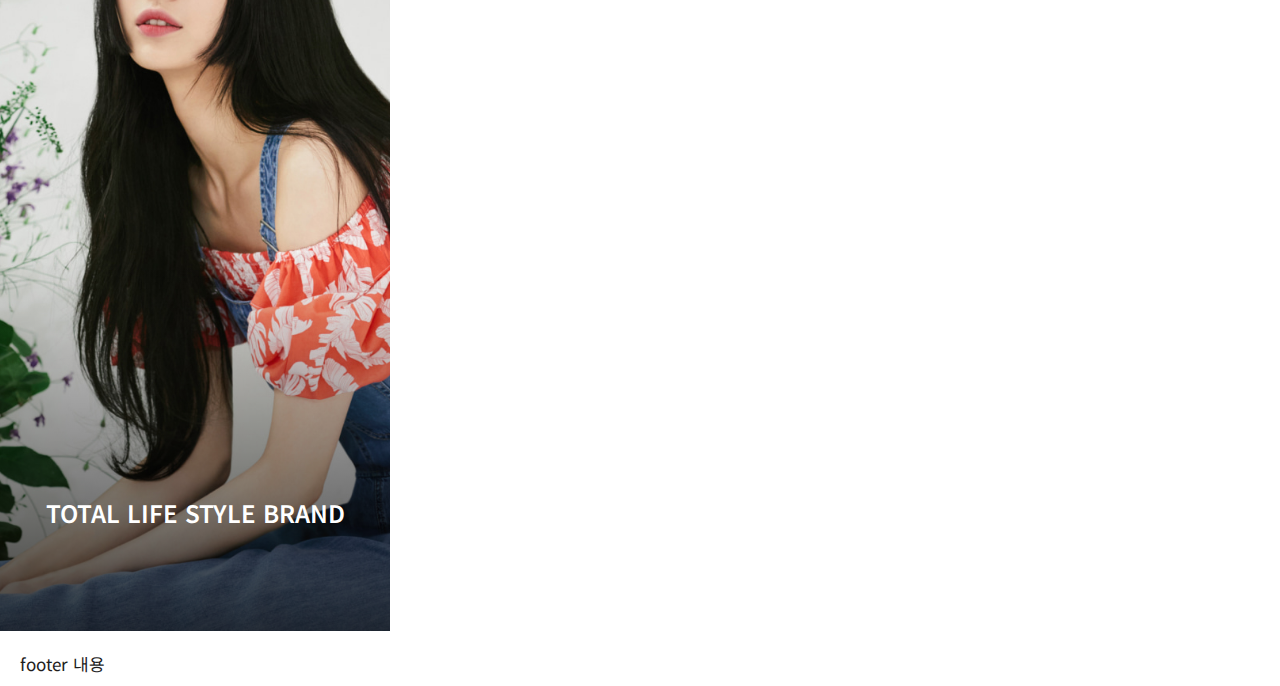
==== commit 59770031: "lookbook bg img 삽입" ====
--- a/pages/index.html
+++ b/pages/index.html
@@ -515,18 +515,22 @@
             </div>
             <div class="sec-g__desc">24'FALL<br />SUZY COLLECTION</div>
             <div class="sec-g__cont">
-              <div class="look">
-                <a href="#"><img src="" alt="" /></a>
-              </div>
-              <div class="look">
-                <a href="#"><img src="" alt="" /></a>
-              </div>
-              <div class="look">
-                <a href="#"><img src="" alt="" /></a>
-              </div>
-              <div class="look">
-                <a href="#"><img src="" alt="" /></a>
-              </div>
+              <ul>
+                <li>
+                  <a href="#">
+                    <div class="look look1"></div>
+                  </a>
+                </li>
+                <li>
+                  <a href="#"><div class="look look2"></div></a>
+                </li>
+                <li>
+                  <a href="#"><div class="look look3"></div></a>
+                </li>
+                <li>
+                  <a href="#"><div class="look look4"></div></a>
+                </li>
+              </ul>
             </div>
             <a href="#" class="sec-g__more">더보기</a>
           </div>
@@ -541,8 +545,16 @@
               </a>
             </div>
             <div class="sec-g__cont">
+              <button class="swiper-button-play-pause default" aria-label="슬라이드 쇼 제어"><span>정지</span></button>
               <div class="swiper slide-branding">
                 <div class="swiper-wrapper">
+                  <div class="swiper-slide">
+                    <a href="#">
+                      <img src="../resources/images/pattern/common/branding1-mobile.jpg" alt="" />
+                      <div class="overlay"></div>
+                      <div class="branding-txt">TOTAL LIFE STYLE BRAND</div>
+                    </a>
+                  </div>
                   <div class="swiper-slide">
                     <a href="#">
                       <img src="../resources/images/pattern/common/branding1-mobile.jpg" alt="" />
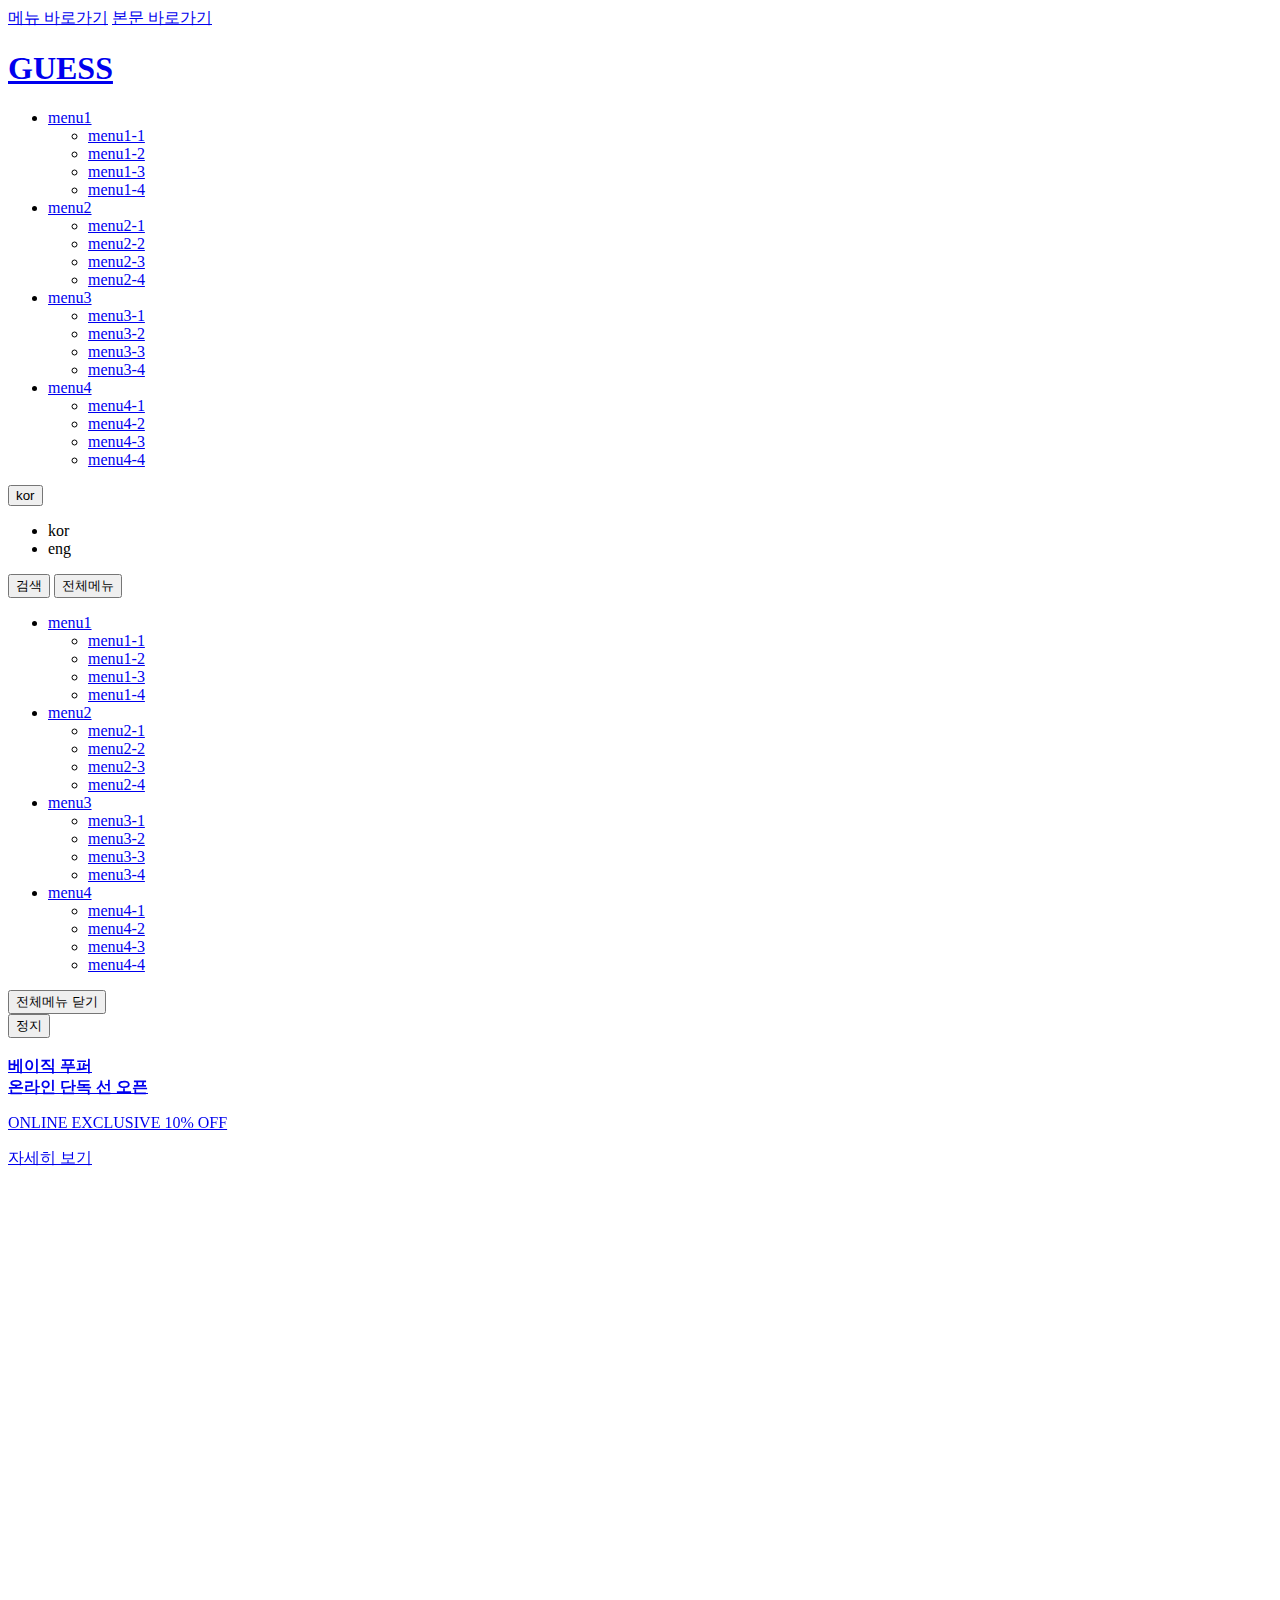
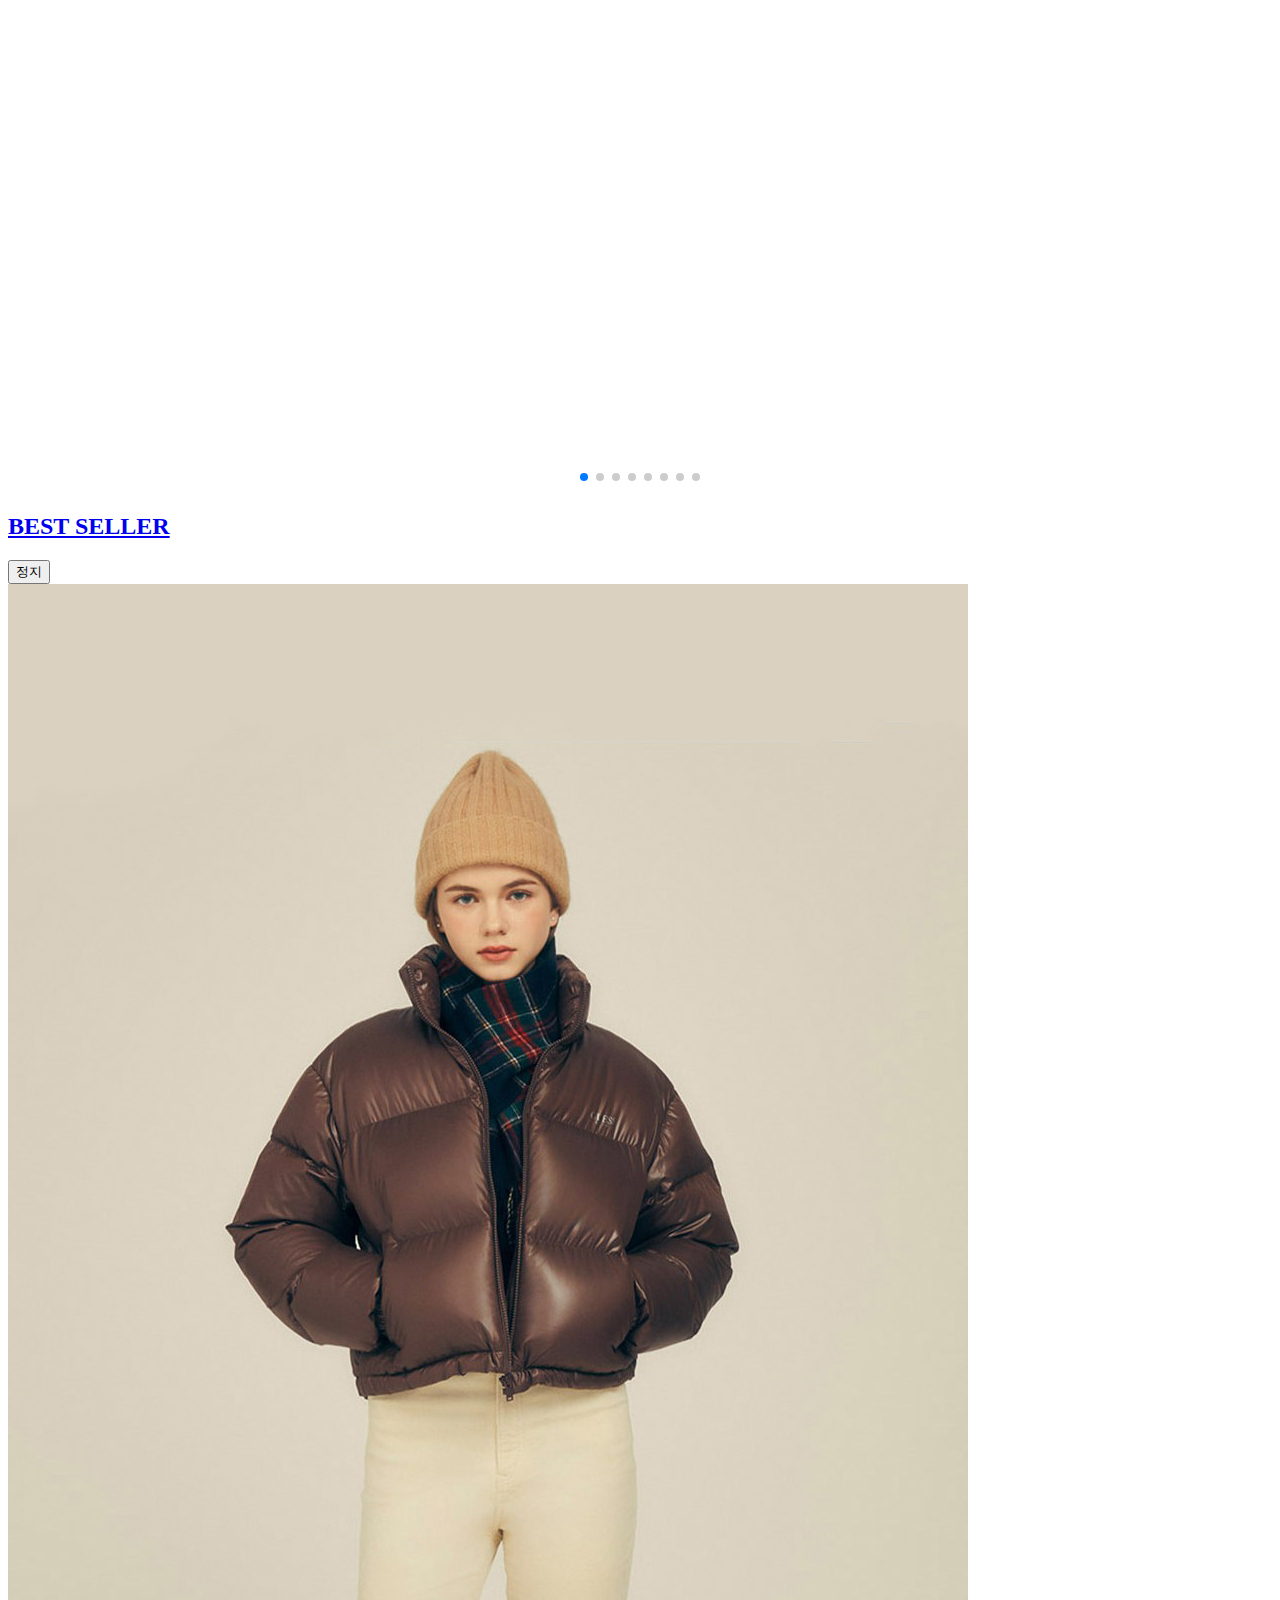
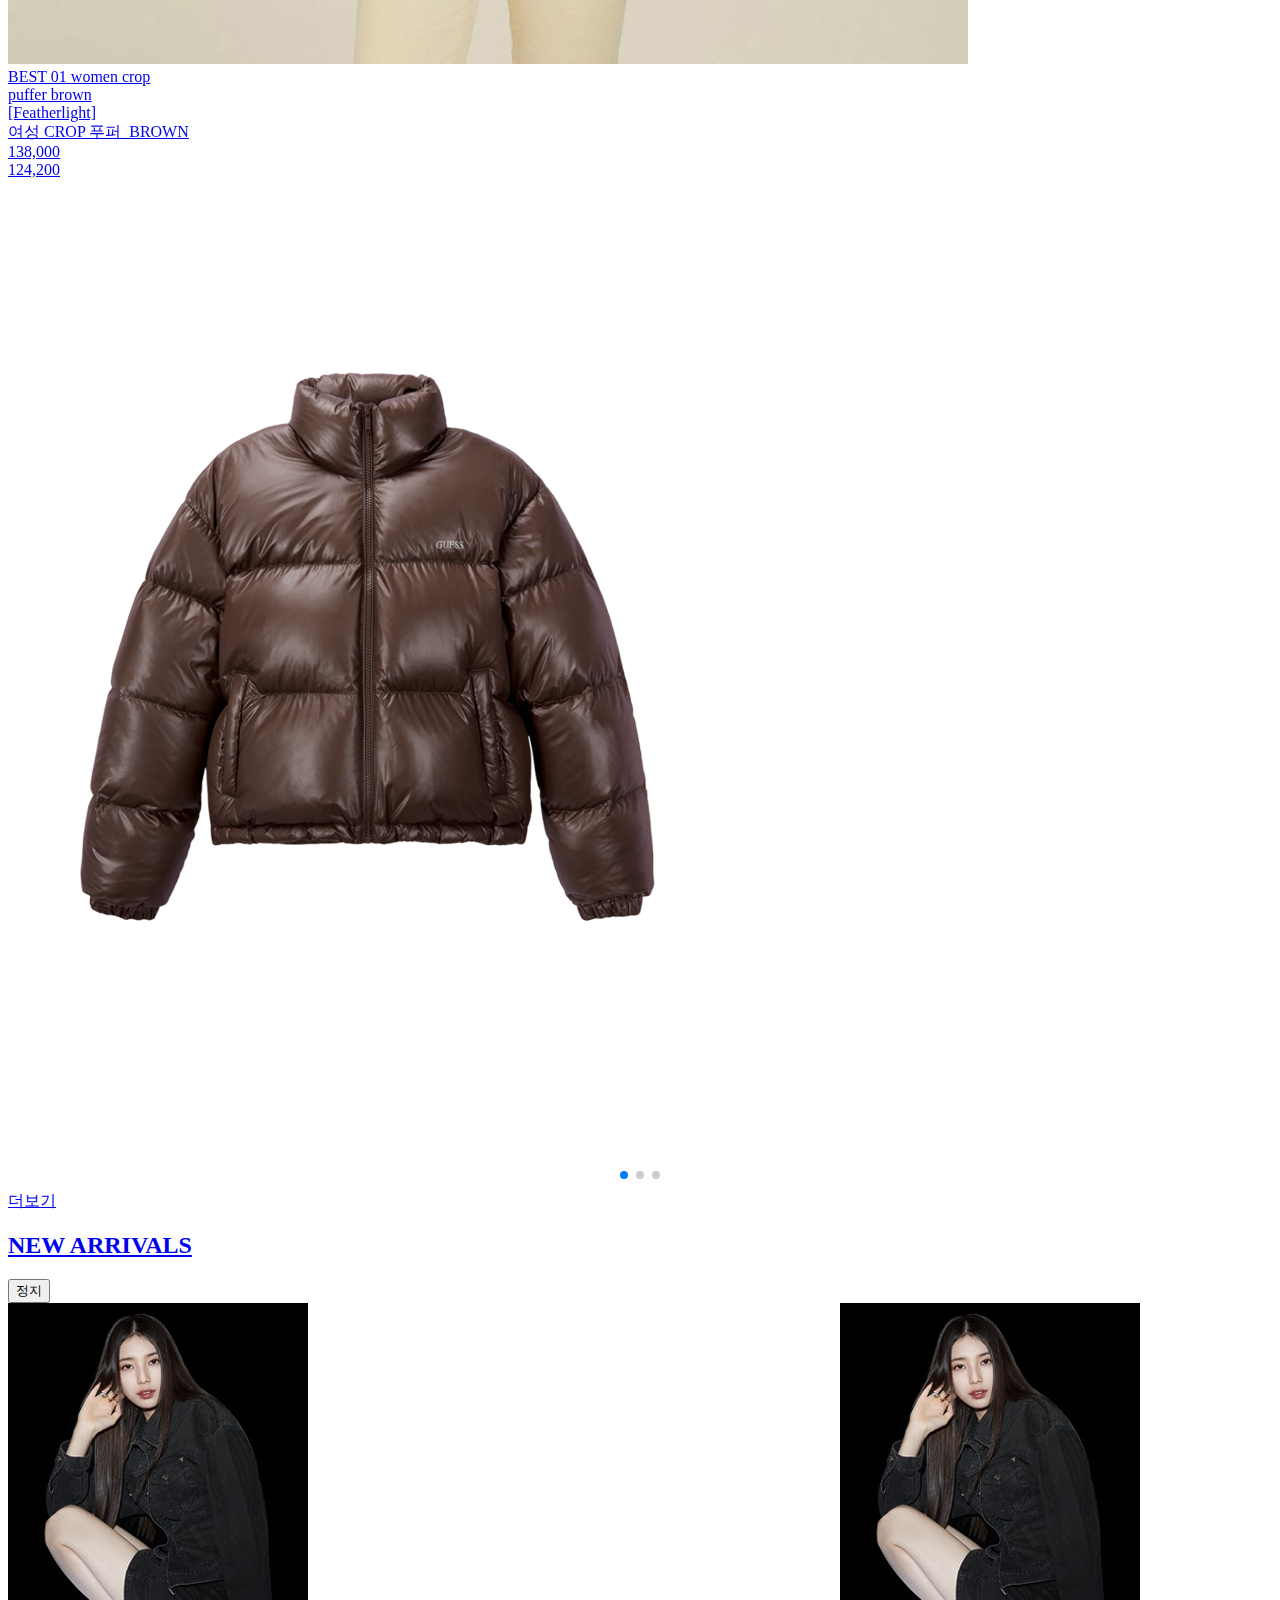
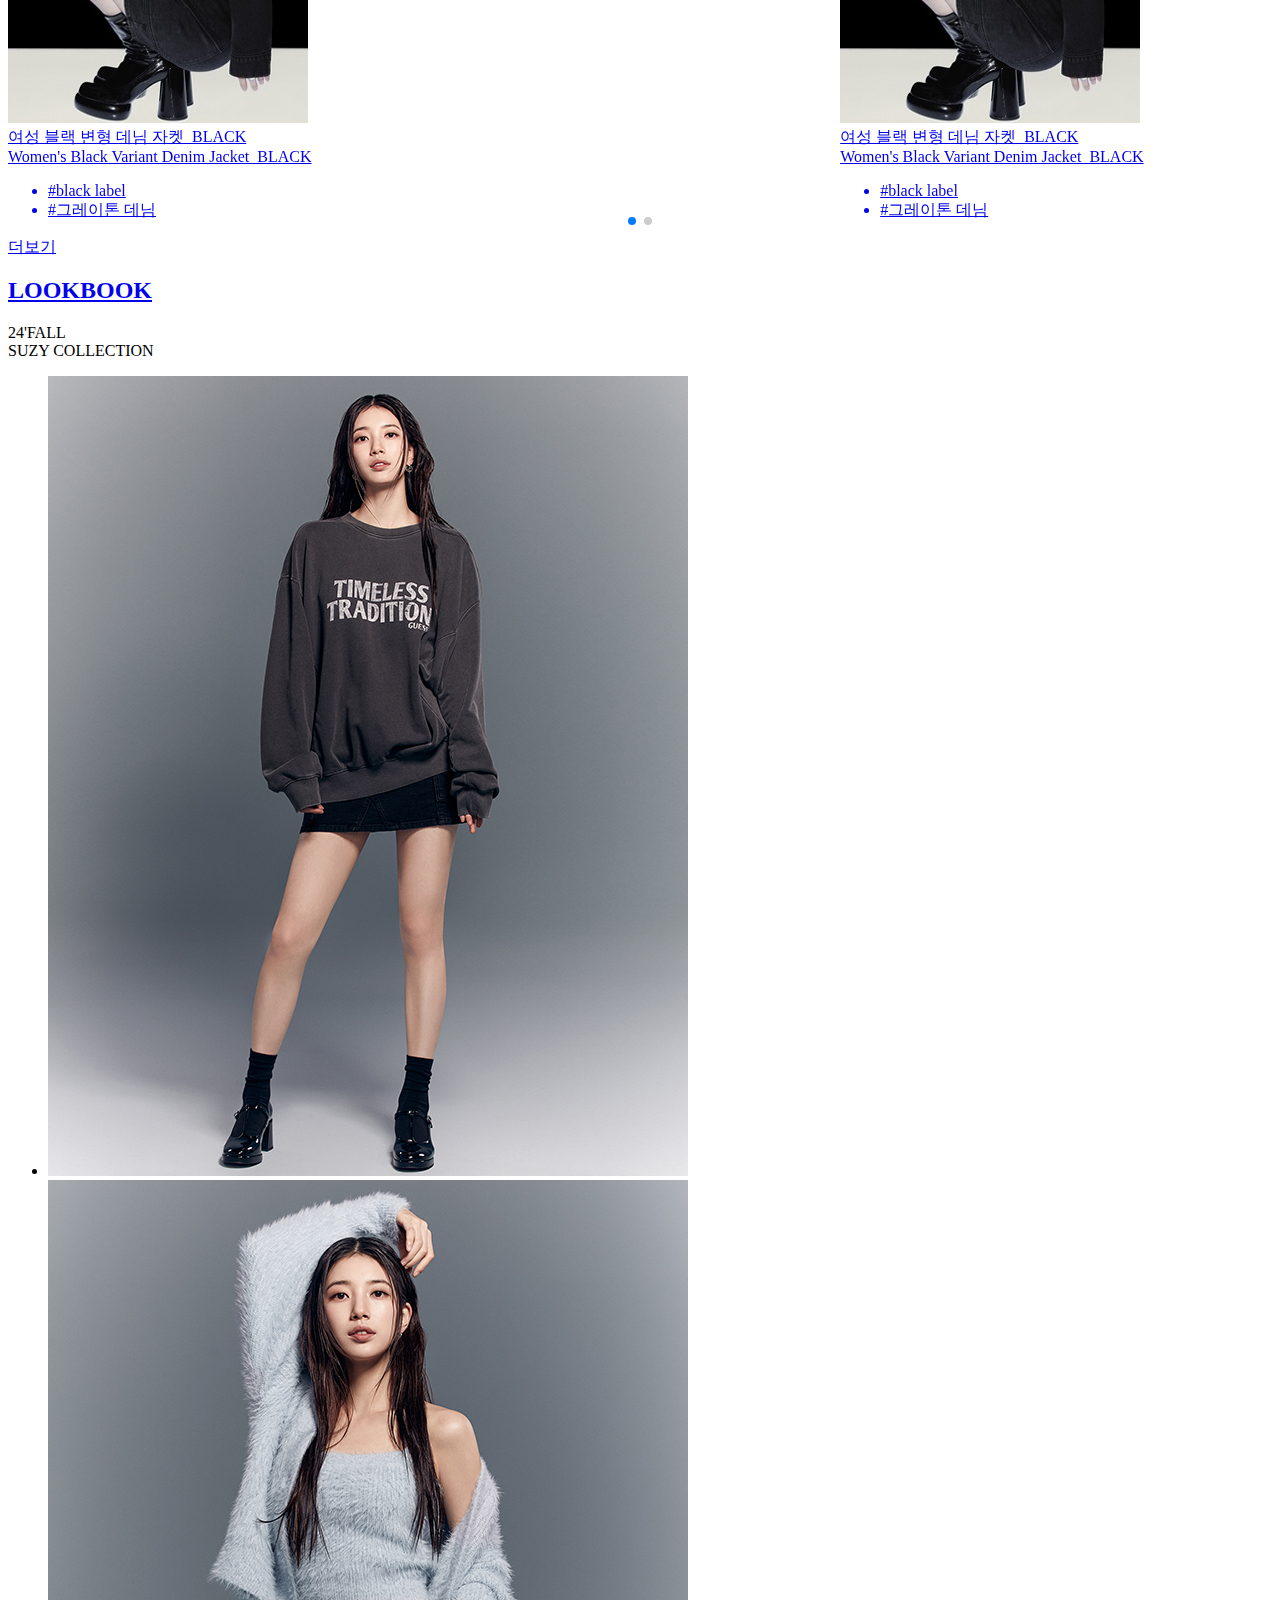
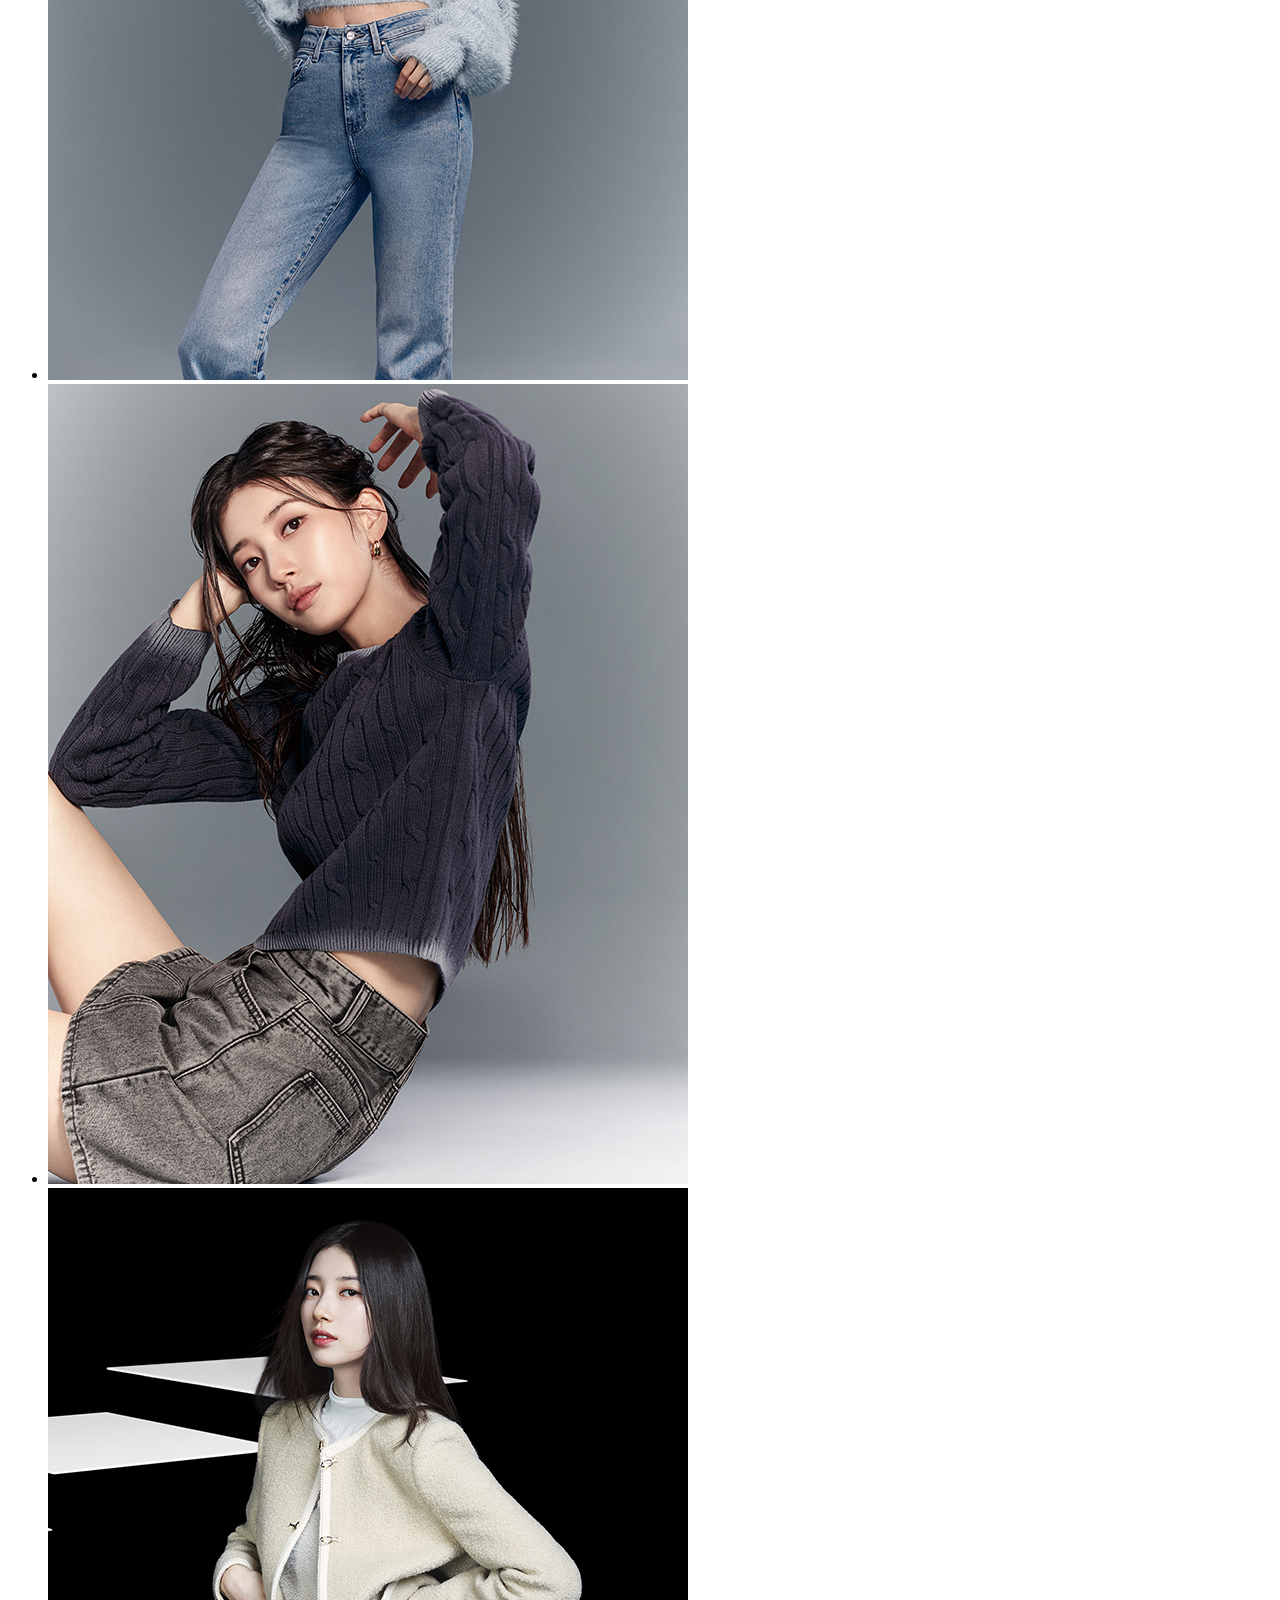
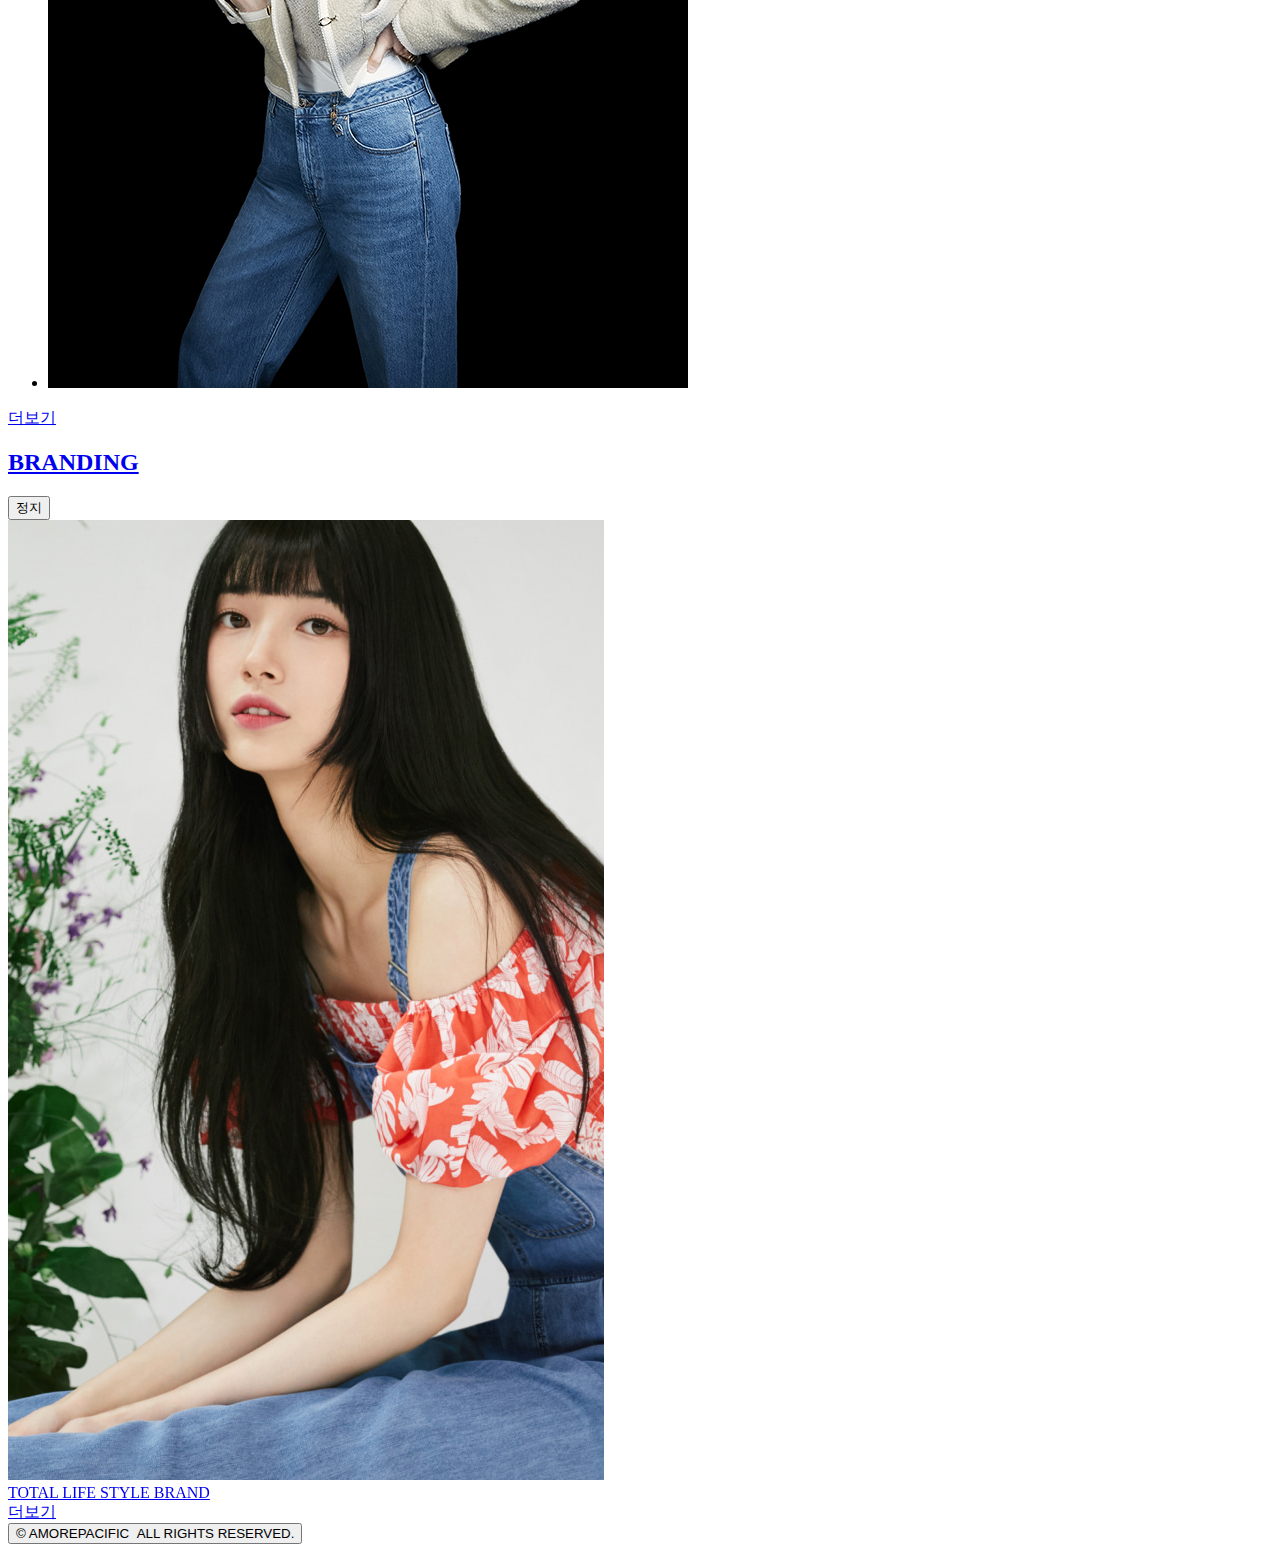
==== commit bfeb2ca4: "intro swiper 이미지 소스 수정" ====
--- a/pages/index.html
+++ b/pages/index.html
@@ -18,10 +18,9 @@
     <link rel="stylesheet" href="https://maxst.icons8.com/vue-static/landings/line-awesome/line-awesome/1.3.0/css/line-awesome.min.css" />
     <link rel="stylesheet" href="https://cdn.jsdelivr.net/npm/swiper@11/swiper-bundle.min.css" />
     <link href="https://fonts.googleapis.com/css2?family=Noto+Sans+KR:wght@100..900&display=swap" rel="stylesheet" />
-    <link rel="stylesheet" href="../resources/css/patten_css.css" />
+    <link rel="stylesheet" href="../resources/css/pattern_css.css" />
     <script src="https://ajax.googleapis.com/ajax/libs/jquery/3.7.1/jquery.min.js"></script>
     <script src="https://cdn.jsdelivr.net/npm/swiper@11/swiper-bundle.min.js"></script>
-    <script defer src="../resources/js/include.js"></script>
     <script defer src="../resources/js/ui-pattern.js"></script>
     <script defer src="../resources/js/ui-swiper.js"></script>
   </head>
@@ -152,13 +151,11 @@
           <!-- Additional required wrapper -->
           <div class="swiper-wrapper">
             <!-- Slides -->
-            <div class="swiper-slide">
-              <a href="#">
-                <picture>
-                  <source srcset="" media="(min-width: 1024px)" />
-                  <source srcset="" media="(min-width: 600px)" />
-                  <source srcset="" />
-                  <img src="../resources/images/pattern/common/intor1-mobile.jpg" alt="" />
+            <div class="swiper-slide intro1">
+              <a href="#">
+                <picture>
+                  <source srcset="../resources/images/pattern/common/intro1.png" media="(min-width: 600px)" />
+                  <img src="../resources/images/pattern/common/intro1-mobile.jpg" alt="" />
                 </picture>
                 <div class="text-area">
                   <div class="inner">
@@ -178,182 +175,174 @@
                 </div>
               </a>
             </div>
-            <div class="swiper-slide">
-              <a href="#">
-                <picture>
-                  <source srcset="" media="(min-width: 1024px)" />
-                  <source srcset="" media="(min-width: 600px)" />
-                  <source srcset="" />
-                  <img src="../resources/images/pattern/common/intor1-mobile.jpg" alt="" />
-                </picture>
-                <div class="text-area">
-                  <div class="inner">
-                    <div class="text-area__tit">
-                      <div class="split">
-                        <strong>베이직 푸퍼</strong>
-                      </div>
-                      <div class="split">
-                        <strong>온라인 단독 선 오픈</strong>
-                      </div>
-                    </div>
-                    <div class="text-area__bottom">
-                      <p class="text-area__bottom__cont">ONLINE EXCLUSIVE 10% OFF</p>
-                      <span class="text-area__bottom__goto text-area__bottom__goto--hidden">자세히 보기</span>
-                    </div>
-                  </div>
-                </div>
-              </a>
-            </div>
-            <div class="swiper-slide">
-              <a href="#">
-                <picture>
-                  <source srcset="" media="(min-width: 1024px)" />
-                  <source srcset="" media="(min-width: 600px)" />
-                  <source srcset="" />
-                  <img src="../resources/images/pattern/common/intor1-mobile.jpg" alt="" />
-                </picture>
-                <div class="text-area">
-                  <div class="inner">
-                    <div class="text-area__tit">
-                      <div class="split">
-                        <strong>베이직 푸퍼</strong>
-                      </div>
-                      <div class="split">
-                        <strong>온라인 단독 선 오픈</strong>
-                      </div>
-                    </div>
-                    <div class="text-area__bottom">
-                      <p class="text-area__bottom__cont">ONLINE EXCLUSIVE 10% OFF</p>
-                      <span class="text-area__bottom__goto text-area__bottom__goto--hidden">자세히 보기</span>
-                    </div>
-                  </div>
-                </div>
-              </a>
-            </div>
-            <div class="swiper-slide">
-              <a href="#">
-                <picture>
-                  <source srcset="" media="(min-width: 1024px)" />
-                  <source srcset="" media="(min-width: 600px)" />
-                  <source srcset="" />
-                  <img src="../resources/images/pattern/common/intor1-mobile.jpg" alt="" />
-                </picture>
-                <div class="text-area">
-                  <div class="inner">
-                    <div class="text-area__tit">
-                      <div class="split">
-                        <strong>베이직 푸퍼</strong>
-                      </div>
-                      <div class="split">
-                        <strong>온라인 단독 선 오픈</strong>
-                      </div>
-                    </div>
-                    <div class="text-area__bottom">
-                      <p class="text-area__bottom__cont">ONLINE EXCLUSIVE 10% OFF</p>
-                      <span class="text-area__bottom__goto text-area__bottom__goto--hidden">자세히 보기</span>
-                    </div>
-                  </div>
-                </div>
-              </a>
-            </div>
-            <div class="swiper-slide">
-              <a href="#">
-                <picture>
-                  <source srcset="" media="(min-width: 1024px)" />
-                  <source srcset="" media="(min-width: 600px)" />
-                  <source srcset="" />
-                  <img src="../resources/images/pattern/common/intor1-mobile.jpg" alt="" />
-                </picture>
-                <div class="text-area">
-                  <div class="inner">
-                    <div class="text-area__tit">
-                      <div class="split">
-                        <strong>베이직 푸퍼</strong>
-                      </div>
-                      <div class="split">
-                        <strong>온라인 단독 선 오픈</strong>
-                      </div>
-                    </div>
-                    <div class="text-area__bottom">
-                      <p class="text-area__bottom__cont">ONLINE EXCLUSIVE 10% OFF</p>
-                      <span class="text-area__bottom__goto text-area__bottom__goto--hidden">자세히 보기</span>
-                    </div>
-                  </div>
-                </div>
-              </a>
-            </div>
-            <div class="swiper-slide">
-              <a href="#">
-                <picture>
-                  <source srcset="" media="(min-width: 1024px)" />
-                  <source srcset="" media="(min-width: 600px)" />
-                  <source srcset="" />
-                  <img src="../resources/images/pattern/common/intor1-mobile.jpg" alt="" />
-                </picture>
-                <div class="text-area">
-                  <div class="inner">
-                    <div class="text-area__tit">
-                      <div class="split">
-                        <strong>베이직 푸퍼</strong>
-                      </div>
-                      <div class="split">
-                        <strong>온라인 단독 선 오픈</strong>
-                      </div>
-                    </div>
-                    <div class="text-area__bottom">
-                      <p class="text-area__bottom__cont">ONLINE EXCLUSIVE 10% OFF</p>
-                      <span class="text-area__bottom__goto text-area__bottom__goto--hidden">자세히 보기</span>
-                    </div>
-                  </div>
-                </div>
-              </a>
-            </div>
-            <div class="swiper-slide">
-              <a href="#">
-                <picture>
-                  <source srcset="" media="(min-width: 1024px)" />
-                  <source srcset="" media="(min-width: 600px)" />
-                  <source srcset="" />
-                  <img src="../resources/images/pattern/common/intor1-mobile.jpg" alt="" />
-                </picture>
-                <div class="text-area">
-                  <div class="inner">
-                    <div class="text-area__tit">
-                      <div class="split">
-                        <strong>베이직 푸퍼</strong>
-                      </div>
-                      <div class="split">
-                        <strong>온라인 단독 선 오픈</strong>
-                      </div>
-                    </div>
-                    <div class="text-area__bottom">
-                      <p class="text-area__bottom__cont">ONLINE EXCLUSIVE 10% OFF</p>
-                      <span class="text-area__bottom__goto text-area__bottom__goto--hidden">자세히 보기</span>
-                    </div>
-                  </div>
-                </div>
-              </a>
-            </div>
-            <div class="swiper-slide">
-              <a href="#">
-                <picture>
-                  <source srcset="" media="(min-width: 1024px)" />
-                  <source srcset="" media="(min-width: 600px)" />
-                  <source srcset="" />
-                  <img src="../resources/images/pattern/common/intor1-mobile.jpg" alt="" />
-                </picture>
-                <div class="text-area">
-                  <div class="inner">
-                    <div class="text-area__tit">
-                      <div class="split">
-                        <strong>베이직 푸퍼</strong>
-                      </div>
-                      <div class="split">
-                        <strong>온라인 단독 선 오픈</strong>
-                      </div>
-                    </div>
-                    <div class="text-area__bottom">
-                      <p class="text-area__bottom__cont">ONLINE EXCLUSIVE 10% OFF</p>
+            <div class="swiper-slide intro2">
+              <a href="#">
+                <picture>
+                  <source srcset="../resources/images/pattern/common/intro2.webp" media="(min-width: 600px)" />
+                  <img src="../resources/images/pattern/common/intro2-mobile.png" alt="" />
+                </picture>
+                <div class="text-area">
+                  <div class="inner">
+                    <div class="text-area__tit">
+                      <div class="split">
+                        <strong>GUESS X HELLO KITTY</strong>
+                      </div>
+                      <div class="split">
+                        <strong>컬래버레이션</strong>
+                      </div>
+                    </div>
+                    <div class="text-area__bottom">
+                      <p class="text-area__bottom__cont">게스와 헬로키티의 러블리한 만남</p>
+                      <span class="text-area__bottom__goto text-area__bottom__goto--hidden">자세히 보기</span>
+                    </div>
+                  </div>
+                </div>
+              </a>
+            </div>
+            <div class="swiper-slide intro3">
+              <a href="#">
+                <picture>
+                  <source srcset="../resources/images/pattern/common/intro3.jpg" media="(min-width: 600px)" />
+                  <img src="../resources/images/pattern/common/intro3-1-mobile.png" alt="" />
+                </picture>
+                <div class="text-area">
+                  <div class="inner">
+                    <div class="text-area__tit">
+                      <div class="split">
+                        <strong>MY FAVORITE</strong>
+                      </div>
+                      <div class="split">
+                        <strong>FALL HANDBAGS</strong>
+                      </div>
+                    </div>
+                    <div class="text-area__bottom">
+                      <p class="text-area__bottom__cont">인플루언서와 함께한 게스 가을 핸드백</p>
+                      <span class="text-area__bottom__goto text-area__bottom__goto--hidden">자세히 보기</span>
+                    </div>
+                  </div>
+                </div>
+              </a>
+            </div>
+            <div class="swiper-slide intro4">
+              <a href="#">
+                <picture>
+                  <source srcset="../resources/images/pattern/common/intro4.jpg" media="(min-width: 600px)" />
+                  <img src="../resources/images/pattern/common/intro4-mobile.png" alt="" />
+                </picture>
+                <div class="text-area">
+                  <div class="inner">
+                    <div class="text-area__tit">
+                      <div class="split">
+                        <strong>HANDBAG</strong>
+                      </div>
+                      <div class="split">
+                        <strong>POP-UP</strong>
+                      </div>
+                    </div>
+                    <div class="text-area__bottom">
+                      <p class="text-area__bottom__cont">롯데백화점 노원점,<br />10/25(FRI) - 11/7(THU)</p>
+                      <span class="text-area__bottom__goto text-area__bottom__goto--hidden">자세히 보기</span>
+                    </div>
+                  </div>
+                </div>
+              </a>
+            </div>
+            <div class="swiper-slide intro5">
+              <a href="#">
+                <picture>
+                  <source srcset="../resources/images/pattern/common/intro5.webp" media="(min-width: 600px)" />
+                  <img src="../resources/images/pattern/common/intro5-mobile.jpg" alt="" />
+                </picture>
+                <div class="text-area">
+                  <div class="inner">
+                    <div class="text-area__tit">
+                      <div class="split">
+                        <strong>Transforming</strong>
+                      </div>
+                      <div class="split">
+                        <strong>Ordinary Days</strong>
+                      </div>
+                    </div>
+                    <div class="text-area__bottom">
+                      <p class="text-area__bottom__cont">
+                        일상적이지만 특별한<br />
+                        온라인 단독 컬렉션
+                      </p>
+                      <span class="text-area__bottom__goto text-area__bottom__goto--hidden">자세히 보기</span>
+                    </div>
+                  </div>
+                </div>
+              </a>
+            </div>
+            <div class="swiper-slide intro6">
+              <a href="#">
+                <picture>
+                  <source srcset="../resources/images/pattern/common/intro6.webp" media="(min-width: 600px)" />
+                  <img src="../resources/images/pattern/common/intro6-mobile.jpg" alt="" />
+                </picture>
+                <div class="text-area">
+                  <div class="inner">
+                    <div class="text-area__tit">
+                      <div class="split">
+                        <strong>수지와 맞이하는</strong>
+                      </div>
+                      <div class="split">
+                        <strong>NEW 시즌 컬렉션</strong>
+                      </div>
+                    </div>
+                    <div class="text-area__bottom">
+                      <p class="text-area__bottom__cont">
+                        정제된 컬러와 실루엣으로<br />
+                        한층 깊어진 무드의 가을을 만나보세요.
+                      </p>
+                      <span class="text-area__bottom__goto text-area__bottom__goto--hidden">자세히 보기</span>
+                    </div>
+                  </div>
+                </div>
+              </a>
+            </div>
+            <div class="swiper-slide intro7">
+              <a href="#">
+                <picture>
+                  <source srcset="../resources/images/pattern/common/intro7.jpg" media="(min-width: 600px)" />
+                  <img src="../resources/images/pattern/common/intro7-mobile.jpg" alt="" />
+                </picture>
+                <div class="text-area">
+                  <div class="inner">
+                    <div class="text-area__tit">
+                      <div class="split">
+                        <strong>Limited</strong>
+                      </div>
+                      <div class="split">
+                        <strong>Denim Edition</strong>
+                      </div>
+                    </div>
+                    <div class="text-area__bottom">
+                      <p class="text-area__bottom__cont">FW 리미티드 데님 에디션 발매</p>
+                      <span class="text-area__bottom__goto text-area__bottom__goto--hidden">자세히 보기</span>
+                    </div>
+                  </div>
+                </div>
+              </a>
+            </div>
+            <div class="swiper-slide intro8">
+              <a href="#">
+                <picture>
+                  <source srcset="../resources/images/pattern/common/intro8.jpg" media="(min-width: 600px)" />
+                  <img src="../resources/images/pattern/common/intro8-mobile.jpg" alt="" />
+                </picture>
+                <div class="text-area">
+                  <div class="inner">
+                    <div class="text-area__tit">
+                      <div class="split">
+                        <strong>It's here.</strong>
+                      </div>
+                      <div class="split">
+                        <strong>It's GUESS JEANS.</strong>
+                      </div>
+                    </div>
+                    <div class="text-area__bottom">
+                      <p class="text-area__bottom__cont">우리의 다음 40년을 위한 데님</p>
                       <span class="text-area__bottom__goto text-area__bottom__goto--hidden">자세히 보기</span>
                     </div>
                   </div>
@@ -363,31 +352,34 @@
           </div>
           <!-- If we need pagination -->
           <div class="swiper-pagination"></div>
-          <div class="autoplay-progress">
-            <svg viewBox="0 0 48 48">
-              <circle cx="24" cy="24" r="20"></circle>
-            </svg>
-            <span></span>
-          </div>
         </div>
-        <div class="circle"></div>
       </div>
       <main id="container">
         <!-- best seller 섹션 -->
         <section class="sec-g sec-best">
           <div class="inner">
             <div class="sec-g__tit">
-              <a href="#">
-                <h2>BEST SELLER</h2>
-              </a>
+              <h2><a href="#">BEST SELLER</a></h2>
             </div>
             <div class="sec-g__cont">
               <button class="swiper-button-play-pause default" aria-label="슬라이드 쇼 제어"><span>정지</span></button>
-              <div class="swiper slide-best-img">
+              <div class="swiper slide-best-img overlay">
                 <div class="swiper-wrapper">
                   <div class="swiper-slide">
                     <a href="#">
                       <img src="../resources/images/pattern/common/best1-1.jpg" alt="" />
+                      <div class="best-img-txt-box">
+                        <span class="best-num">BEST 01</span>
+                        <span class="best-name"
+                          >women crop<br />
+                          puffer brown
+                        </span>
+                      </div>
+                    </a>
+                  </div>
+                  <div class="swiper-slide">
+                    <a href="#">
+                      <img src="../resources/images/pattern/common/intro1-mobile.jpg" alt="" />
                       <div class="overlay"></div>
                       <div class="best-img-txt-box">
                         <span class="best-num">BEST 01</span>
@@ -395,13 +387,12 @@
                           >women crop<br />
                           puffer brown</span
                         >
-                        <!-- after로 아래 라인 -->
-                      </div>
-                    </a>
-                  </div>
-                  <div class="swiper-slide">
-                    <a href="#">
-                      <img src="../resources/images/pattern/common/best1-1.jpg" alt="" />
+                      </div>
+                    </a>
+                  </div>
+                  <div class="swiper-slide">
+                    <a href="#">
+                      <img src="../resources/images/pattern/common/branding1.jpg" alt="" />
                       <div class="overlay"></div>
                       <div class="best-img-txt-box">
                         <span class="best-num">BEST 01</span>
@@ -409,7 +400,6 @@
                           >women crop<br />
                           puffer brown</span
                         >
-                        <!-- after로 아래 라인 -->
                       </div>
                     </a>
                   </div>
@@ -446,7 +436,23 @@
                           <div>124,200</div>
                         </div>
                       </div>
-                      <img src="../resources/images/pattern/common/best1-2.png" alt="" />
+                      <img src="../resources/images/pattern/common/branding1-mobile.jpg" alt="" />
+                    </a>
+                  </div>
+                  <div class="swiper-slide">
+                    <a href="#">
+                      <div class="best-info-txt-box">
+                        <div class="best-info-tit">
+                          [Featherlight]
+                          <br />
+                          여성 CROP 푸퍼_BROWN
+                        </div>
+                        <div class="best-info-price">
+                          <div class="best-info-price-origin">138,000</div>
+                          <div>124,200</div>
+                        </div>
+                      </div>
+                      <img src="../resources/images/pattern/common/intro3.jpg" alt="" />
                     </a>
                   </div>
                 </div>
@@ -461,24 +467,23 @@
         <section class="sec-g sec-new">
           <div class="inner">
             <div class="sec-g__tit">
-              <a href="#">
-                <h2>NEW ARRIVALS</h2>
-              </a>
+              <h2><a href="#">NEW ARRIVALS</a></h2>
             </div>
             <div class="sec-g__cont">
               <button class="swiper-button-play-pause default" aria-label="슬라이드 쇼 제어"><span>정지</span></button>
-              <div class="swiper slide-new">
+              <div class="swiper slide-new new-overlay">
                 <div class="swiper-wrapper">
                   <div class="swiper-slide">
                     <a href="#">
                       <img src="../resources/images/pattern/common/new1.jpg" alt="" />
-                      <div class="overlay"></div>
                       <div class="new-txt">
                         <div class="item-tit">여성 블랙 변형 데님 자켓_BLACK</div>
                         <div class="item-en-tit">Women's Black Variant Denim Jacket_BLACK</div>
                         <div class="item-tag">
-                          <div>#black label</div>
-                          <div>#그레이톤 데님</div>
+                          <ul>
+                            <li>#black label</li>
+                            <li>#그레이톤 데님</li>
+                          </ul>
                         </div>
                       </div>
                     </a>
@@ -486,13 +491,14 @@
                   <div class="swiper-slide">
                     <a href="#">
                       <img src="../resources/images/pattern/common/new1.jpg" alt="" />
-                      <div class="overlay"></div>
                       <div class="new-txt">
                         <div class="item-tit">여성 블랙 변형 데님 자켓_BLACK</div>
                         <div class="item-en-tit">Women's Black Variant Denim Jacket_BLACK</div>
                         <div class="item-tag">
-                          <div># black label</div>
-                          <div># 그레이톤 데님</div>
+                          <ul>
+                            <li>#black label</li>
+                            <li>#그레이톤 데님</li>
+                          </ul>
                         </div>
                       </div>
                     </a>
@@ -509,26 +515,22 @@
         <section class="sec-g sec-look">
           <div class="inner">
             <div class="sec-g__tit">
-              <a href="#">
-                <h2>LOOKBOOK</h2>
-              </a>
+              <h2><a href="#">LOOKBOOK</a></h2>
             </div>
             <div class="sec-g__desc">24'FALL<br />SUZY COLLECTION</div>
             <div class="sec-g__cont">
               <ul>
                 <li>
-                  <a href="#">
-                    <div class="look look1"></div>
-                  </a>
+                  <a href="#"><img src="../resources/images/pattern/common/look1.jpg" alt="" /></a>
                 </li>
                 <li>
-                  <a href="#"><div class="look look2"></div></a>
+                  <a href="#"><img src="../resources/images/pattern/common/look2.jpg" alt="" /></a>
                 </li>
                 <li>
-                  <a href="#"><div class="look look3"></div></a>
+                  <a href="#"><img src="../resources/images/pattern/common/look3.jpg" alt="" /></a>
                 </li>
                 <li>
-                  <a href="#"><div class="look look4"></div></a>
+                  <a href="#"><img src="../resources/images/pattern/common/look4.jpg" alt="" /></a>
                 </li>
               </ul>
             </div>
@@ -540,25 +542,21 @@
         <section class="sec-g sec-branding">
           <div class="inner">
             <div class="sec-g__tit">
-              <a href="#">
-                <h2>BRANDING</h2>
-              </a>
+              <h2><a href="#">BRANDING</a></h2>
             </div>
             <div class="sec-g__cont">
               <button class="swiper-button-play-pause default" aria-label="슬라이드 쇼 제어"><span>정지</span></button>
-              <div class="swiper slide-branding">
+              <div class="swiper slide-branding overlay">
                 <div class="swiper-wrapper">
                   <div class="swiper-slide">
                     <a href="#">
                       <img src="../resources/images/pattern/common/branding1-mobile.jpg" alt="" />
-                      <div class="overlay"></div>
                       <div class="branding-txt">TOTAL LIFE STYLE BRAND</div>
                     </a>
                   </div>
                   <div class="swiper-slide">
                     <a href="#">
                       <img src="../resources/images/pattern/common/branding1-mobile.jpg" alt="" />
-                      <div class="overlay"></div>
                       <div class="branding-txt">TOTAL LIFE STYLE BRAND</div>
                     </a>
                   </div>
@@ -570,7 +568,14 @@
           </div>
         </section>
       </main>
-      <footer id="footer" include-html="./layout/footer.html"></footer>
+      <footer id="footer">
+        <button>
+          <span>© AMOREPACIFIC</span>
+          &nbsp;ALL RIGHTS RESERVED.
+          <!-- affer : 드롭다운 화살표 -->
+        </button>
+        <div class="footer-detail"></div>
+      </footer>
     </div>
   </body>
 </html>
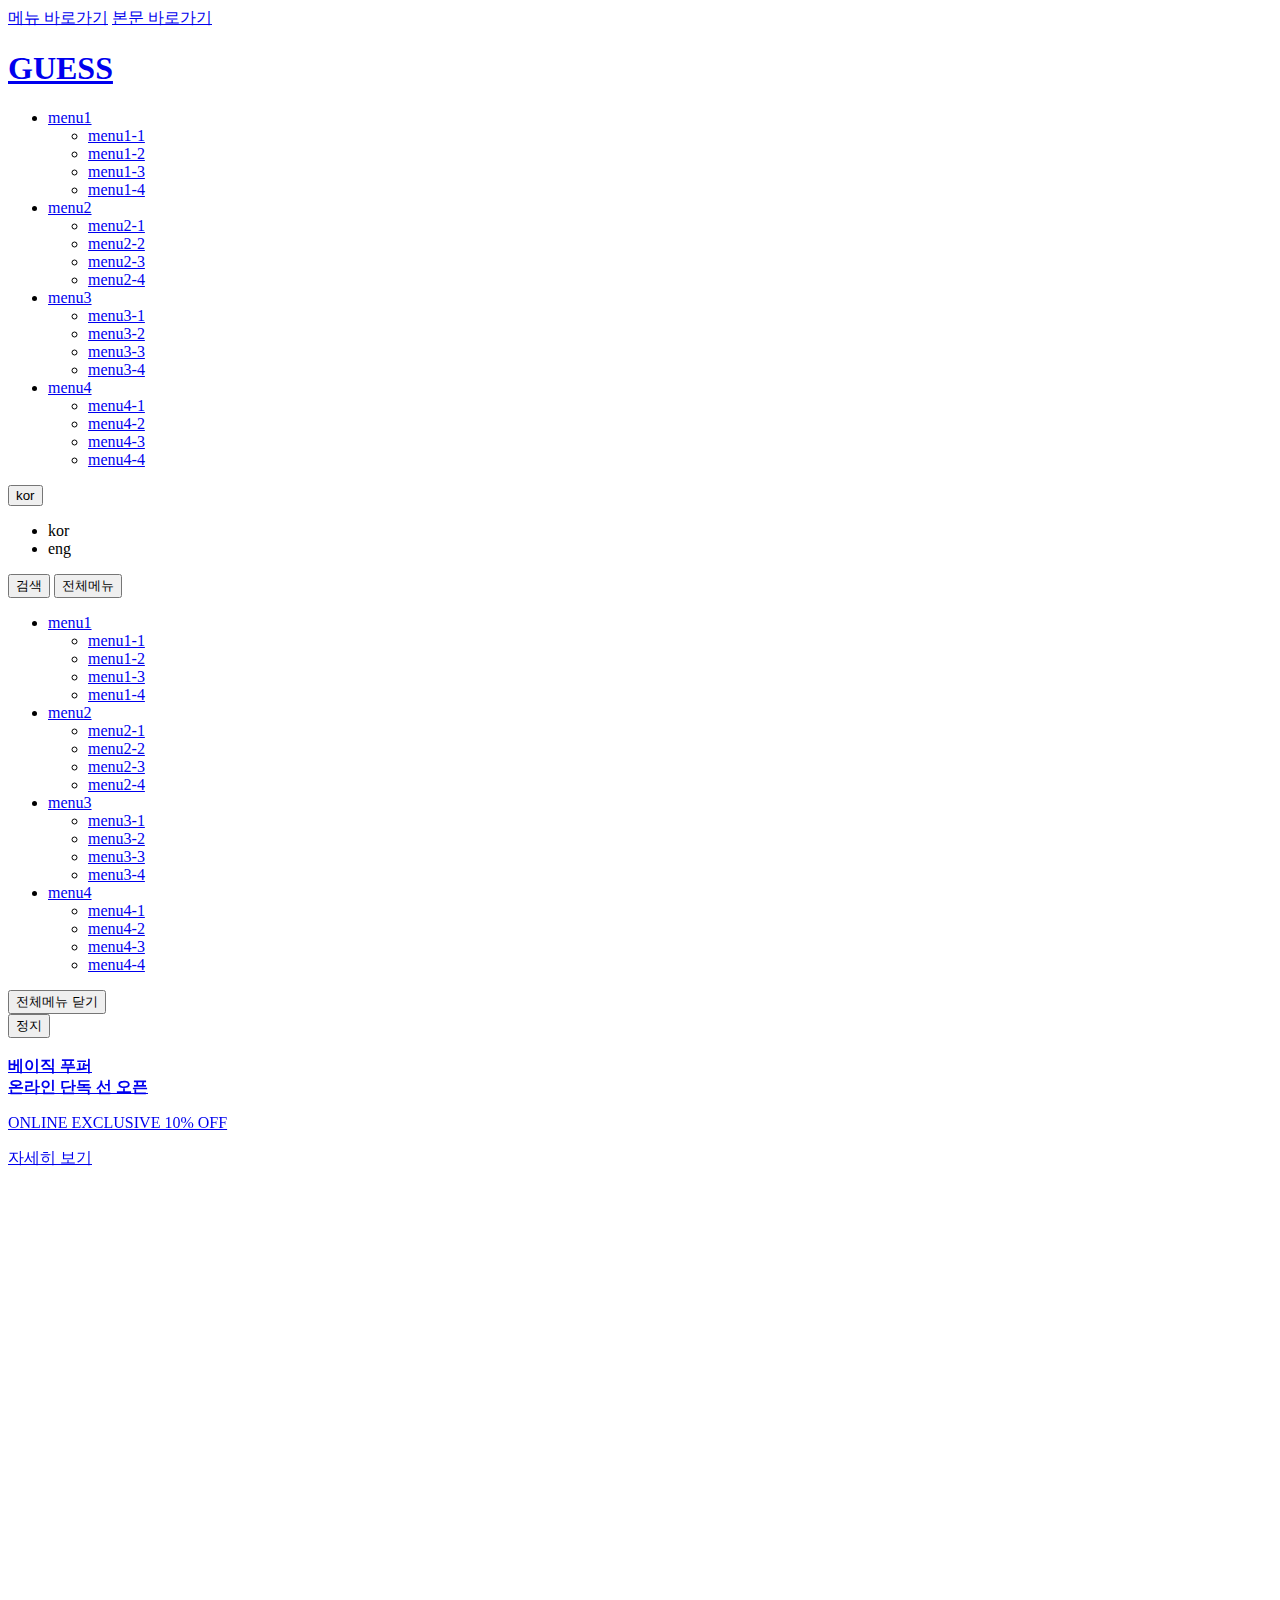
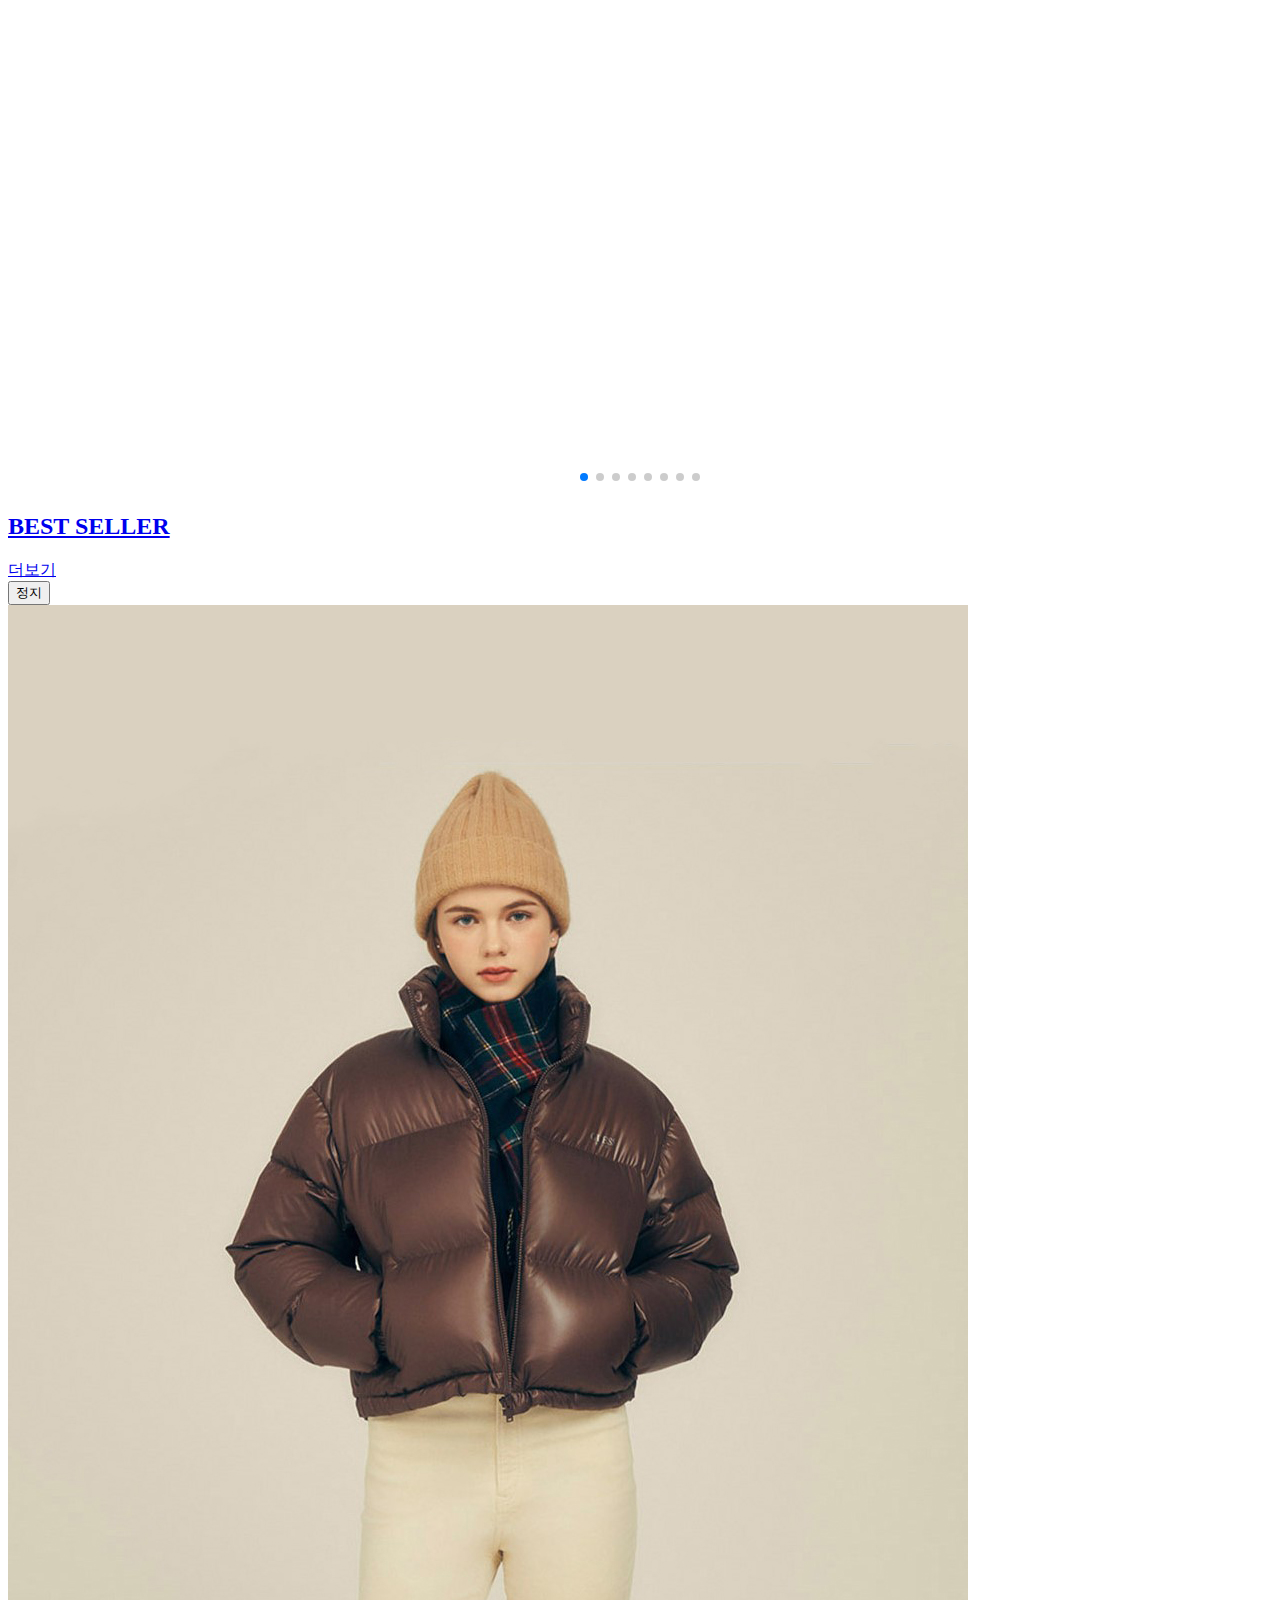
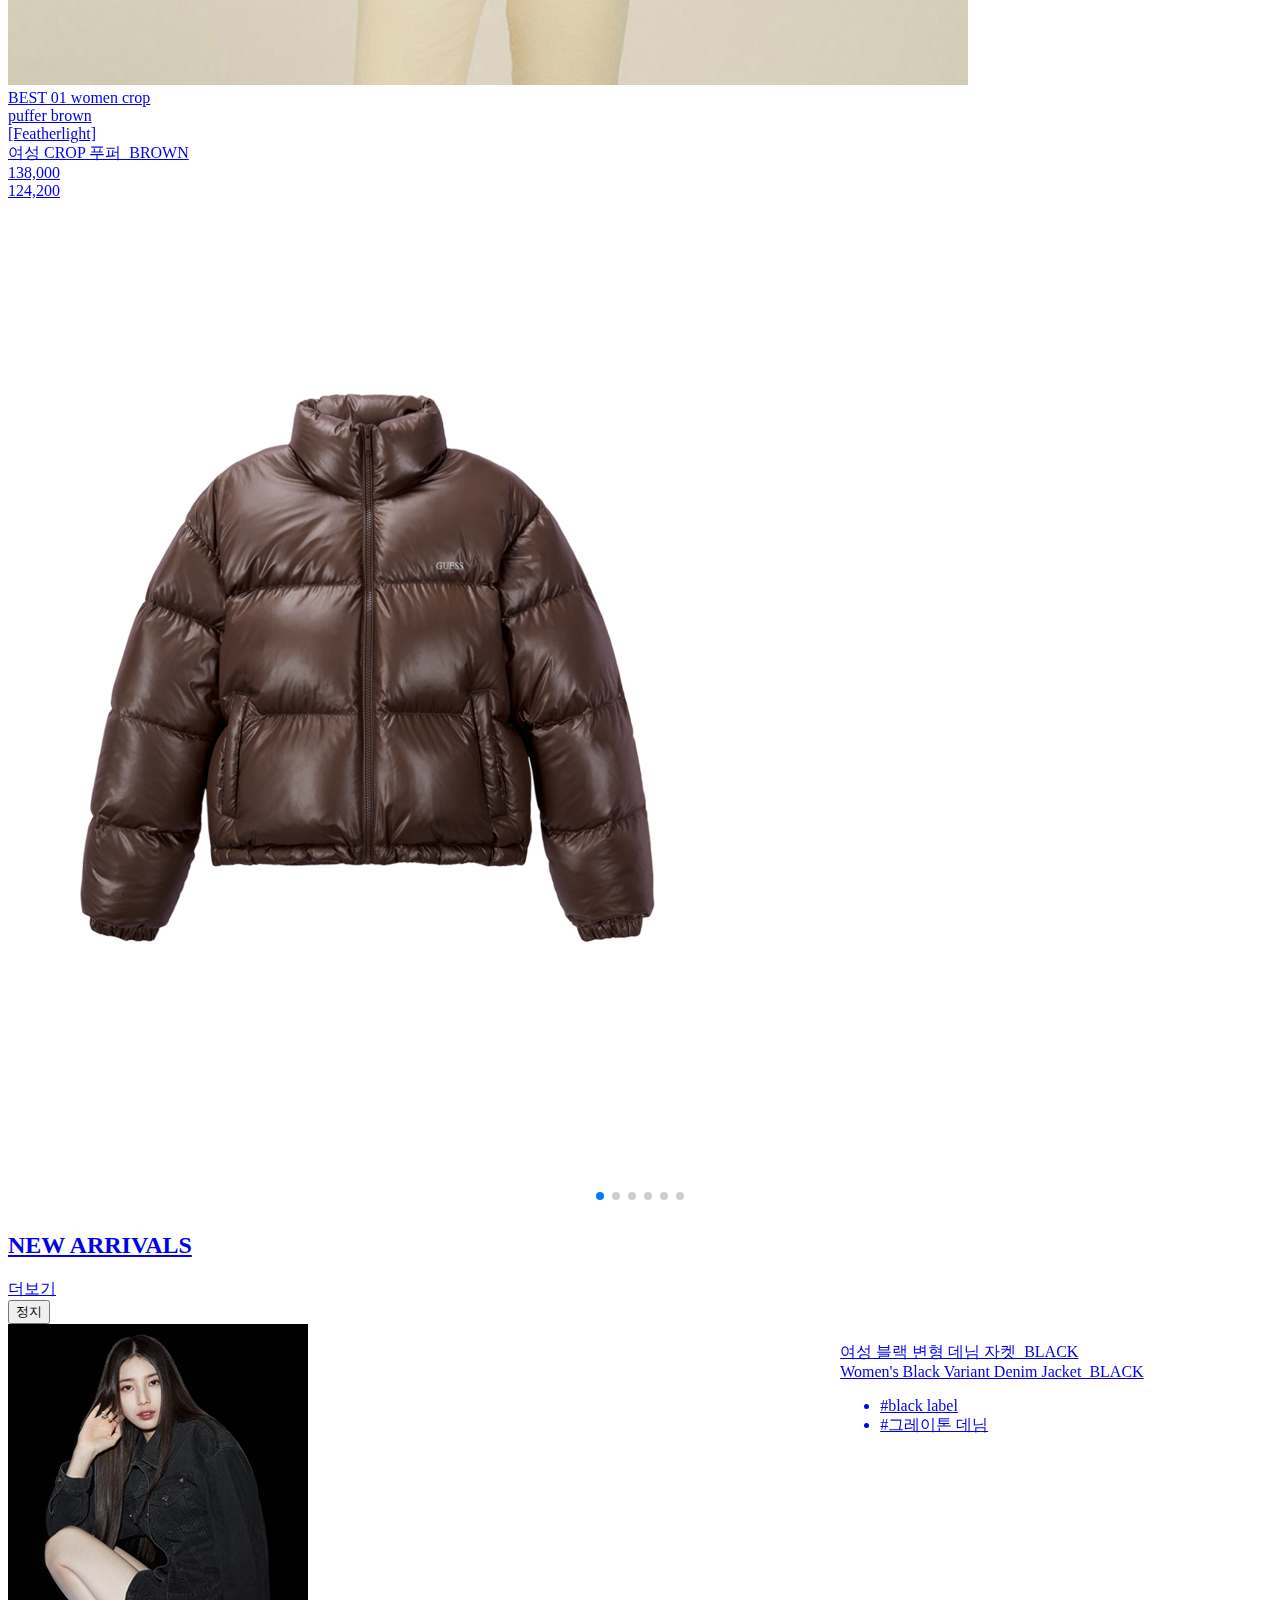
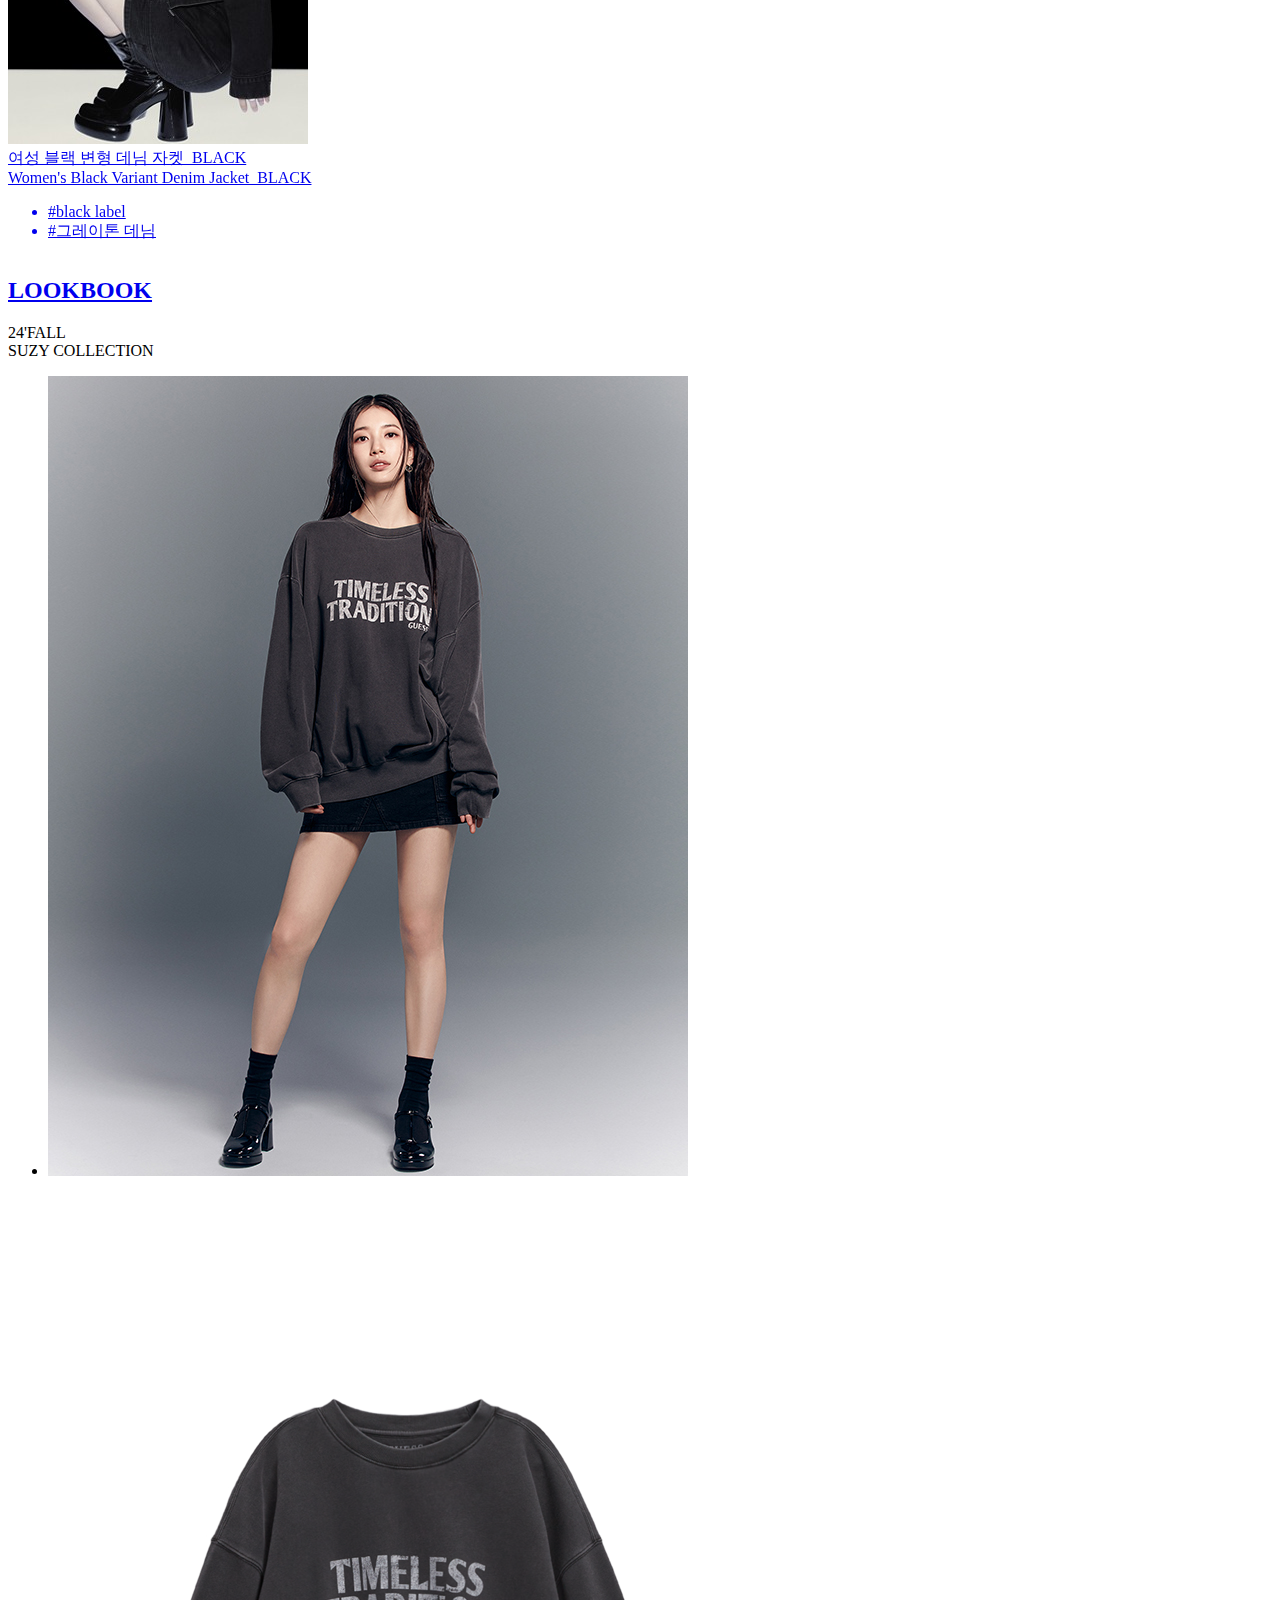
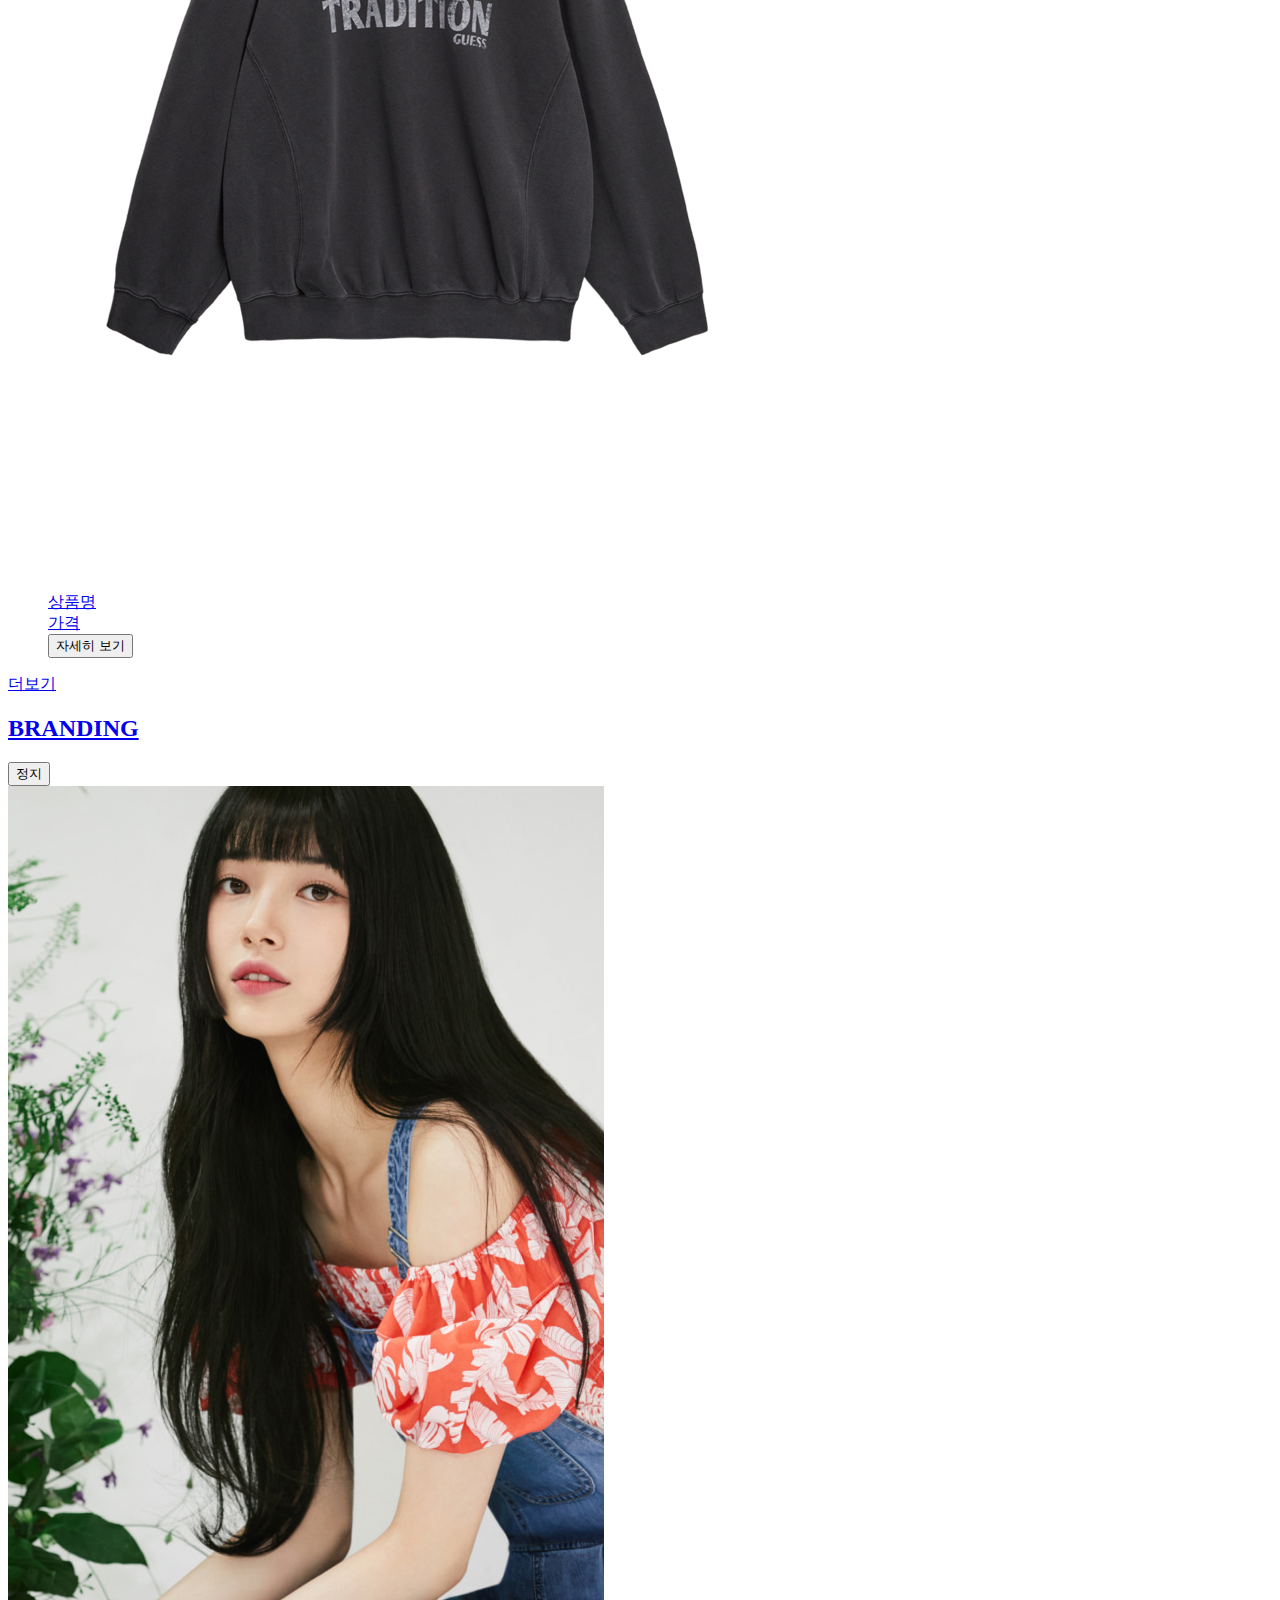
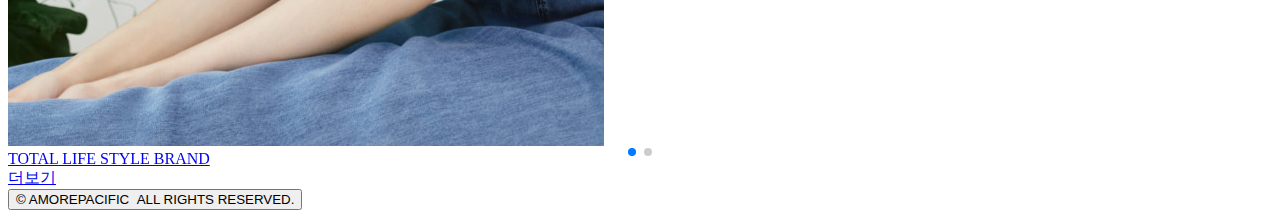
==== commit ff9c17c7: "lookbook section 레이아웃 수정" ====
--- a/pages/index.html
+++ b/pages/index.html
@@ -361,105 +361,192 @@
             <div class="sec-g__tit">
               <h2><a href="#">BEST SELLER</a></h2>
             </div>
-            <div class="sec-g__cont">
-              <button class="swiper-button-play-pause default" aria-label="슬라이드 쇼 제어"><span>정지</span></button>
-              <div class="swiper slide-best-img overlay">
-                <div class="swiper-wrapper">
-                  <div class="swiper-slide">
-                    <a href="#">
-                      <img src="../resources/images/pattern/common/best1-1.jpg" alt="" />
-                      <div class="best-img-txt-box">
-                        <span class="best-num">BEST 01</span>
-                        <span class="best-name"
-                          >women crop<br />
-                          puffer brown
-                        </span>
-                      </div>
-                    </a>
-                  </div>
-                  <div class="swiper-slide">
-                    <a href="#">
-                      <img src="../resources/images/pattern/common/intro1-mobile.jpg" alt="" />
-                      <div class="overlay"></div>
-                      <div class="best-img-txt-box">
-                        <span class="best-num">BEST 01</span>
-                        <span class="best-name"
-                          >women crop<br />
-                          puffer brown</span
-                        >
-                      </div>
-                    </a>
-                  </div>
-                  <div class="swiper-slide">
-                    <a href="#">
-                      <img src="../resources/images/pattern/common/branding1.jpg" alt="" />
-                      <div class="overlay"></div>
-                      <div class="best-img-txt-box">
-                        <span class="best-num">BEST 01</span>
-                        <span class="best-name"
-                          >women crop<br />
-                          puffer brown</span
-                        >
-                      </div>
-                    </a>
-                  </div>
+            <a href="#" class="sec-g__more">더보기</a>
+          </div>
+          <div class="sec-g__cont">
+            <button class="swiper-button-play-pause default" aria-label="슬라이드 쇼 제어"><span>정지</span></button>
+            <div class="swiper slide-best-img overlay">
+              <div class="swiper-wrapper">
+                <div class="swiper-slide">
+                  <a href="#">
+                    <img src="../resources/images/pattern/common/best1-1.jpg" alt="" />
+                    <div class="best-img-txt-box">
+                      <span class="best-num">BEST 01</span>
+                      <span class="best-name"
+                        >women crop<br />
+                        puffer brown
+                      </span>
+                    </div>
+                  </a>
+                </div>
+                <div class="swiper-slide">
+                  <a href="#">
+                    <img src="../resources/images/pattern/common/best2-1.jpg" alt="" />
+                    <div class="overlay"></div>
+                    <div class="best-img-txt-box">
+                      <span class="best-num">BEST 02</span>
+                      <span class="best-name"
+                        >women crop<br />
+                        puffer black</span
+                      >
+                    </div>
+                  </a>
+                </div>
+                <div class="swiper-slide">
+                  <a href="#">
+                    <img src="../resources/images/pattern/common/best3-1.jpg" alt="" />
+                    <div class="overlay"></div>
+                    <div class="best-img-txt-box">
+                      <span class="best-num">BEST 03</span>
+                      <span class="best-name">
+                        Women's brushed<br />
+                        basic slim skinny</span
+                      >
+                    </div>
+                  </a>
+                </div>
+                <div class="swiper-slide">
+                  <a href="#">
+                    <img src="../resources/images/pattern/common/best4-1.jpg" alt="" />
+                    <div class="overlay"></div>
+                    <div class="best-img-txt-box">
+                      <span class="best-num">BEST 04</span>
+                      <span class="best-name">
+                        Women's Fox Fur<br />
+                        Long Down</span
+                      >
+                    </div>
+                  </a>
+                </div>
+                <div class="swiper-slide">
+                  <a href="#">
+                    <img src="../resources/images/pattern/common/best5-1.jpg" alt="" />
+                    <div class="overlay"></div>
+                    <div class="best-img-txt-box">
+                      <span class="best-num">BEST 05</span>
+                      <span class="best-name"
+                        >[GUESS X HELLO KITTY]<br />
+                        beanie_beige</span
+                      >
+                    </div>
+                  </a>
+                </div>
+                <div class="swiper-slide">
+                  <a href="#">
+                    <img src="../resources/images/pattern/common/best6-1.jpg" alt="" />
+                    <div class="overlay"></div>
+                    <div class="best-img-txt-box">
+                      <span class="best-num">BEST 06</span>
+                      <span class="best-name">
+                        Unisex vintage logo sweatshirt<br />
+                        _dark grey</span
+                      >
+                    </div>
+                  </a>
                 </div>
               </div>
-              <div class="swiper slide-best-info">
-                <div class="swiper-wrapper">
-                  <div class="swiper-slide">
-                    <a href="#">
-                      <div class="best-info-txt-box">
-                        <div class="best-info-tit">
-                          [Featherlight]
-                          <br />
-                          여성 CROP 푸퍼_BROWN
-                        </div>
-                        <div class="best-info-price">
-                          <div class="best-info-price-origin">138,000</div>
-                          <div>124,200</div>
-                        </div>
-                      </div>
-                      <img src="../resources/images/pattern/common/best1-2.png" alt="" />
-                    </a>
-                  </div>
-                  <div class="swiper-slide">
-                    <a href="#">
-                      <div class="best-info-txt-box">
-                        <div class="best-info-tit">
-                          [Featherlight]
-                          <br />
-                          여성 CROP 푸퍼_BROWN
-                        </div>
-                        <div class="best-info-price">
-                          <div class="best-info-price-origin">138,000</div>
-                          <div>124,200</div>
-                        </div>
-                      </div>
-                      <img src="../resources/images/pattern/common/branding1-mobile.jpg" alt="" />
-                    </a>
-                  </div>
-                  <div class="swiper-slide">
-                    <a href="#">
-                      <div class="best-info-txt-box">
-                        <div class="best-info-tit">
-                          [Featherlight]
-                          <br />
-                          여성 CROP 푸퍼_BROWN
-                        </div>
-                        <div class="best-info-price">
-                          <div class="best-info-price-origin">138,000</div>
-                          <div>124,200</div>
-                        </div>
-                      </div>
-                      <img src="../resources/images/pattern/common/intro3.jpg" alt="" />
-                    </a>
-                  </div>
-                </div>
-                <div class="swiper-pagination"></div>
+            </div>
+            <div class="swiper slide-best-info">
+              <div class="swiper-wrapper">
+                <div class="swiper-slide">
+                  <a href="#">
+                    <div class="best-info-txt-box">
+                      <div class="best-info-tit">
+                        [Featherlight]
+                        <br />
+                        여성 CROP 푸퍼_BROWN
+                      </div>
+                      <div class="best-info-price">
+                        <div class="best-info-price-origin">138,000</div>
+                        <div>124,200</div>
+                      </div>
+                    </div>
+                    <img src="../resources/images/pattern/common/best1-2.png" alt="" />
+                  </a>
+                </div>
+                <div class="swiper-slide">
+                  <a href="#">
+                    <div class="best-info-txt-box">
+                      <div class="best-info-tit">
+                        [Featherlight]
+                        <br />
+                        여성 CROP 푸퍼_BROWN
+                      </div>
+                      <div class="best-info-price">
+                        <div class="best-info-price-origin">138,000</div>
+                        <div>124,200</div>
+                      </div>
+                    </div>
+                    <img src="../resources/images/pattern/common/best2-2.png" alt="" />
+                  </a>
+                </div>
+                <div class="swiper-slide">
+                  <a href="#">
+                    <div class="best-info-txt-box">
+                      <div class="best-info-tit">
+                        [Featherlight]
+                        <br />
+                        여성 CROP 푸퍼_BROWN
+                      </div>
+                      <div class="best-info-price">
+                        <div class="best-info-price-origin">138,000</div>
+                        <div>124,200</div>
+                      </div>
+                    </div>
+                    <img src="../resources/images/pattern/common/best3-2.png" alt="" />
+                  </a>
+                </div>
+                <div class="swiper-slide">
+                  <a href="#">
+                    <div class="best-info-txt-box">
+                      <div class="best-info-tit">
+                        [Featherlight]
+                        <br />
+                        여성 CROP 푸퍼_BROWN
+                      </div>
+                      <div class="best-info-price">
+                        <div class="best-info-price-origin">138,000</div>
+                        <div>124,200</div>
+                      </div>
+                    </div>
+                    <img src="../resources/images/pattern/common/best4-2.png" alt="" />
+                  </a>
+                </div>
+                <div class="swiper-slide">
+                  <a href="#">
+                    <div class="best-info-txt-box">
+                      <div class="best-info-tit">
+                        [Featherlight]
+                        <br />
+                        여성 CROP 푸퍼_BROWN
+                      </div>
+                      <div class="best-info-price">
+                        <div class="best-info-price-origin">138,000</div>
+                        <div>124,200</div>
+                      </div>
+                    </div>
+                    <img src="../resources/images/pattern/common/best5-2.png" alt="" />
+                  </a>
+                </div>
+                <div class="swiper-slide">
+                  <a href="#">
+                    <div class="best-info-txt-box">
+                      <div class="best-info-tit">
+                        [Featherlight]
+                        <br />
+                        여성 CROP 푸퍼_BROWN
+                      </div>
+                      <div class="best-info-price">
+                        <div class="best-info-price-origin">138,000</div>
+                        <div>124,200</div>
+                      </div>
+                    </div>
+                    <img src="../resources/images/pattern/common/best6-2.png" alt="" />
+                  </a>
+                </div>
               </div>
-            </div>
-            <a href="#" class="sec-g__more">더보기</a>
+              <div class="swiper-pagination"></div>
+            </div>
           </div>
         </section>
 
@@ -469,45 +556,105 @@
             <div class="sec-g__tit">
               <h2><a href="#">NEW ARRIVALS</a></h2>
             </div>
-            <div class="sec-g__cont">
-              <button class="swiper-button-play-pause default" aria-label="슬라이드 쇼 제어"><span>정지</span></button>
-              <div class="swiper slide-new new-overlay">
-                <div class="swiper-wrapper">
-                  <div class="swiper-slide">
-                    <a href="#">
-                      <img src="../resources/images/pattern/common/new1.jpg" alt="" />
-                      <div class="new-txt">
-                        <div class="item-tit">여성 블랙 변형 데님 자켓_BLACK</div>
-                        <div class="item-en-tit">Women's Black Variant Denim Jacket_BLACK</div>
-                        <div class="item-tag">
-                          <ul>
-                            <li>#black label</li>
-                            <li>#그레이톤 데님</li>
-                          </ul>
-                        </div>
-                      </div>
-                    </a>
-                  </div>
-                  <div class="swiper-slide">
-                    <a href="#">
-                      <img src="../resources/images/pattern/common/new1.jpg" alt="" />
-                      <div class="new-txt">
-                        <div class="item-tit">여성 블랙 변형 데님 자켓_BLACK</div>
-                        <div class="item-en-tit">Women's Black Variant Denim Jacket_BLACK</div>
-                        <div class="item-tag">
-                          <ul>
-                            <li>#black label</li>
-                            <li>#그레이톤 데님</li>
-                          </ul>
-                        </div>
-                      </div>
-                    </a>
-                  </div>
-                </div>
-                <div class="swiper-pagination"></div>
+            <a href="#" class="sec-g__more">더보기</a>
+          </div>
+          <div class="sec-g__cont">
+            <button class="swiper-button-play-pause default" aria-label="슬라이드 쇼 제어"><span>정지</span></button>
+            <div class="swiper slide-new new-overlay">
+              <div class="swiper-wrapper">
+                <div class="swiper-slide slide-a-type">
+                  <a href="#">
+                    <img src="../resources/images/pattern/common/new1.jpg" alt="" />
+                    <div class="new-txt">
+                      <div class="item-tit">여성 블랙 변형 데님 자켓_BLACK</div>
+                      <div class="item-en-tit">Women's Black Variant Denim Jacket_BLACK</div>
+                      <div class="item-tag">
+                        <ul>
+                          <li>#black label</li>
+                          <li>#그레이톤 데님</li>
+                        </ul>
+                      </div>
+                    </div>
+                  </a>
+                </div>
+                <div class="swiper-slide slide-b-type">
+                  <a href="#">
+                    <img src="../resources/images/pattern/common/new2.jpg" alt="" />
+                    <div class="new-txt">
+                      <div class="item-tit">여성 블랙 변형 데님 자켓_BLACK</div>
+                      <div class="item-en-tit">Women's Black Variant Denim Jacket_BLACK</div>
+                      <div class="item-tag">
+                        <ul>
+                          <li>#black label</li>
+                          <li>#그레이톤 데님</li>
+                        </ul>
+                      </div>
+                    </div>
+                  </a>
+                </div>
+                <div class="swiper-slide slide-a-type">
+                  <a href="#">
+                    <img src="../resources/images/pattern/common/new3.jpg" alt="" />
+                    <div class="new-txt">
+                      <div class="item-tit">여성 블랙 변형 데님 자켓_BLACK</div>
+                      <div class="item-en-tit">Women's Black Variant Denim Jacket_BLACK</div>
+                      <div class="item-tag">
+                        <ul>
+                          <li>#black label</li>
+                          <li>#그레이톤 데님</li>
+                        </ul>
+                      </div>
+                    </div>
+                  </a>
+                </div>
+                <div class="swiper-slide slide-b-type">
+                  <a href="#">
+                    <img src="../resources/images/pattern/common/new4.jpg" alt="" />
+                    <div class="new-txt">
+                      <div class="item-tit">여성 블랙 변형 데님 자켓_BLACK</div>
+                      <div class="item-en-tit">Women's Black Variant Denim Jacket_BLACK</div>
+                      <div class="item-tag">
+                        <ul>
+                          <li>#black label</li>
+                          <li>#그레이톤 데님</li>
+                        </ul>
+                      </div>
+                    </div>
+                  </a>
+                </div>
+                <div class="swiper-slide slide-a-type">
+                  <a href="#">
+                    <img src="../resources/images/pattern/common/new5.jpg" alt="" />
+                    <div class="new-txt">
+                      <div class="item-tit">여성 블랙 변형 데님 자켓_BLACK</div>
+                      <div class="item-en-tit">Women's Black Variant Denim Jacket_BLACK</div>
+                      <div class="item-tag">
+                        <ul>
+                          <li>#black label</li>
+                          <li>#그레이톤 데님</li>
+                        </ul>
+                      </div>
+                    </div>
+                  </a>
+                </div>
+                <div class="swiper-slide slide-b-type">
+                  <a href="#">
+                    <img src="../resources/images/pattern/common/new6.jpg" alt="" />
+                    <div class="new-txt">
+                      <div class="item-tit">여성 블랙 변형 데님 자켓_BLACK</div>
+                      <div class="item-en-tit">Women's Black Variant Denim Jacket_BLACK</div>
+                      <div class="item-tag">
+                        <ul>
+                          <li>#black label</li>
+                          <li>#그레이톤 데님</li>
+                        </ul>
+                      </div>
+                    </div>
+                  </a>
+                </div>
               </div>
             </div>
-            <a href="#" class="sec-g__more">더보기</a>
+            <div class="swiper-pagination sec-new-pagination"></div>
           </div>
         </section>
 
@@ -521,16 +668,21 @@
             <div class="sec-g__cont">
               <ul>
                 <li>
-                  <a href="#"><img src="../resources/images/pattern/common/look1.jpg" alt="" /></a>
-                </li>
-                <li>
-                  <a href="#"><img src="../resources/images/pattern/common/look2.jpg" alt="" /></a>
-                </li>
-                <li>
-                  <a href="#"><img src="../resources/images/pattern/common/look3.jpg" alt="" /></a>
-                </li>
-                <li>
-                  <a href="#"><img src="../resources/images/pattern/common/look4.jpg" alt="" /></a>
+                  <a href="#">
+                    <div class="sec-g__cont__img">
+                      <img src="../resources/images/pattern/common/look1.jpg" alt="" />
+                    </div>
+                    <div class="sec-g__cont__info-tablet">
+                      <div class="sec-g__cont__info-tablet__img">
+                        <img src="../resources/images/pattern/common/look1-1.png" alt="" />
+                      </div>
+                      <div class="sec-g__cont__info-tablet__txt-box">
+                        <div class="">상품명</div>
+                        <div>가격</div>
+                        <div><button>자세히 보기</button></div>
+                      </div>
+                    </div>
+                  </a>
                 </li>
               </ul>
             </div>
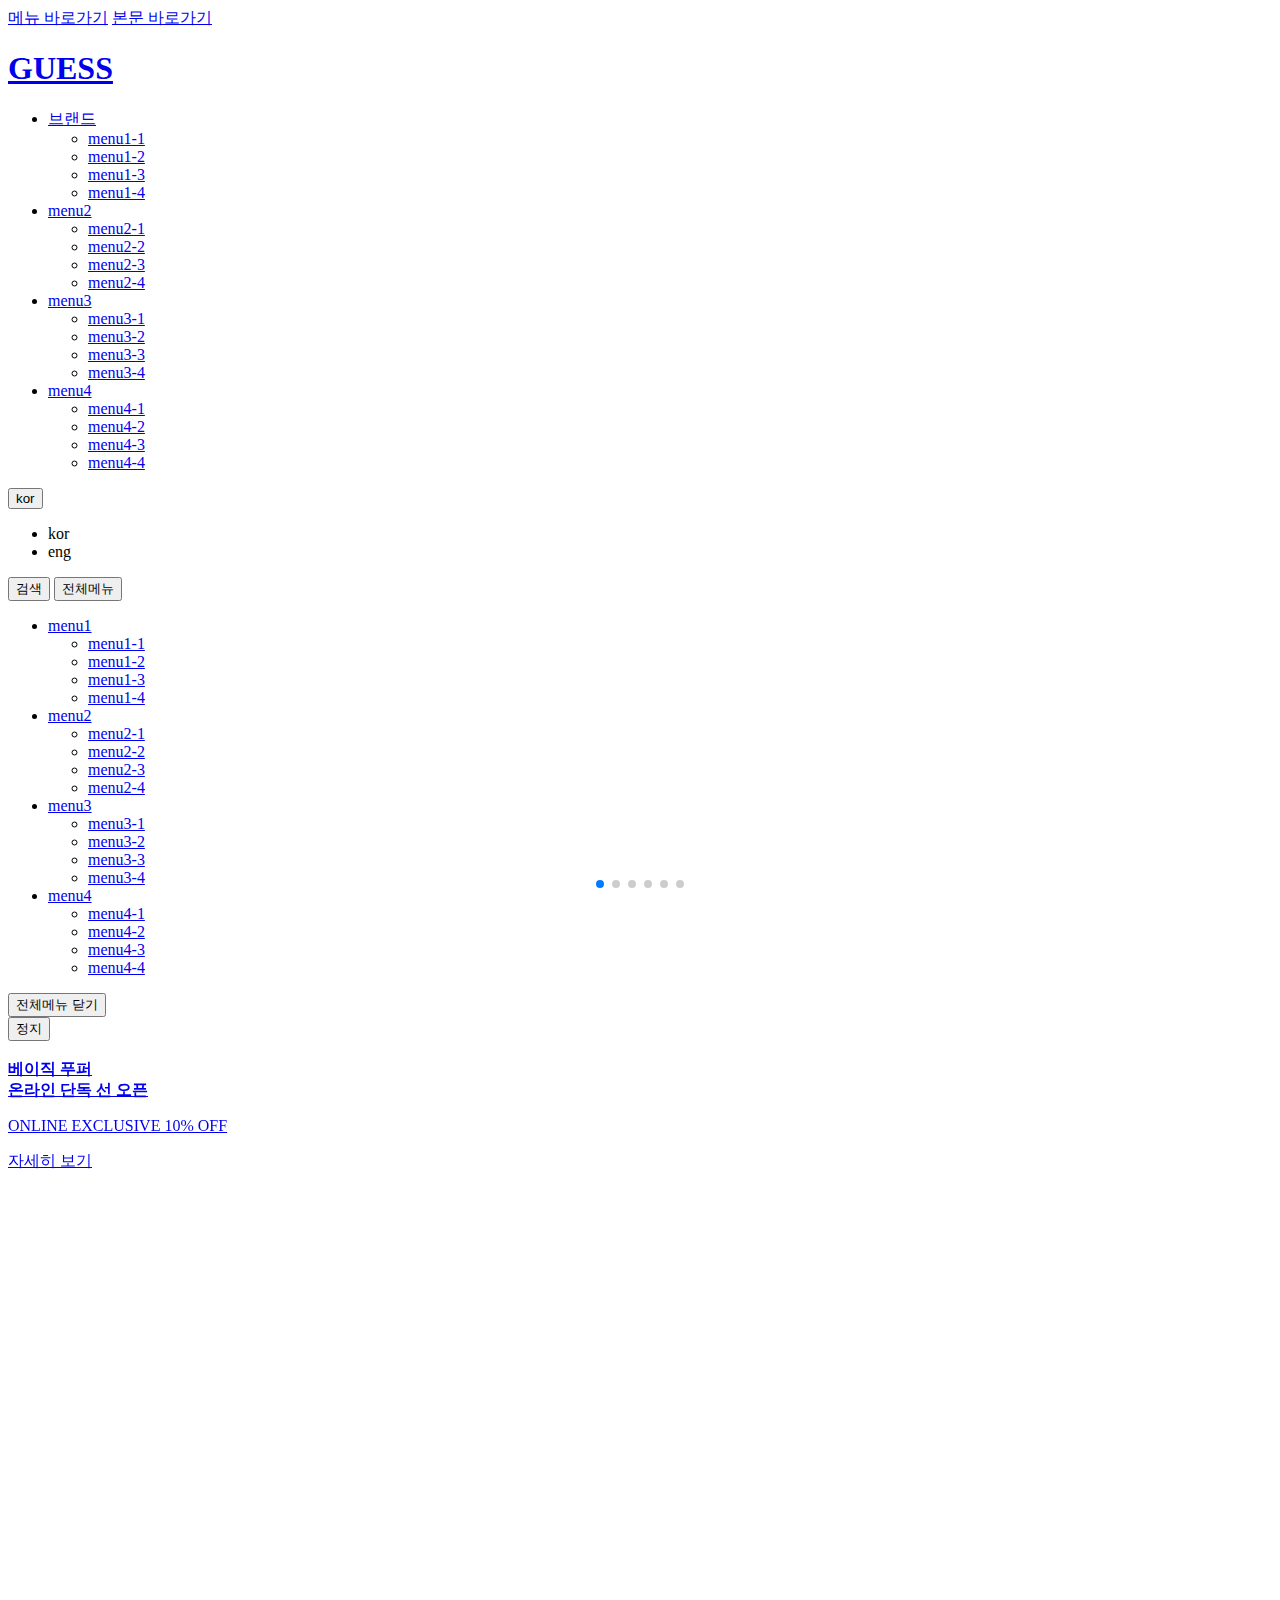
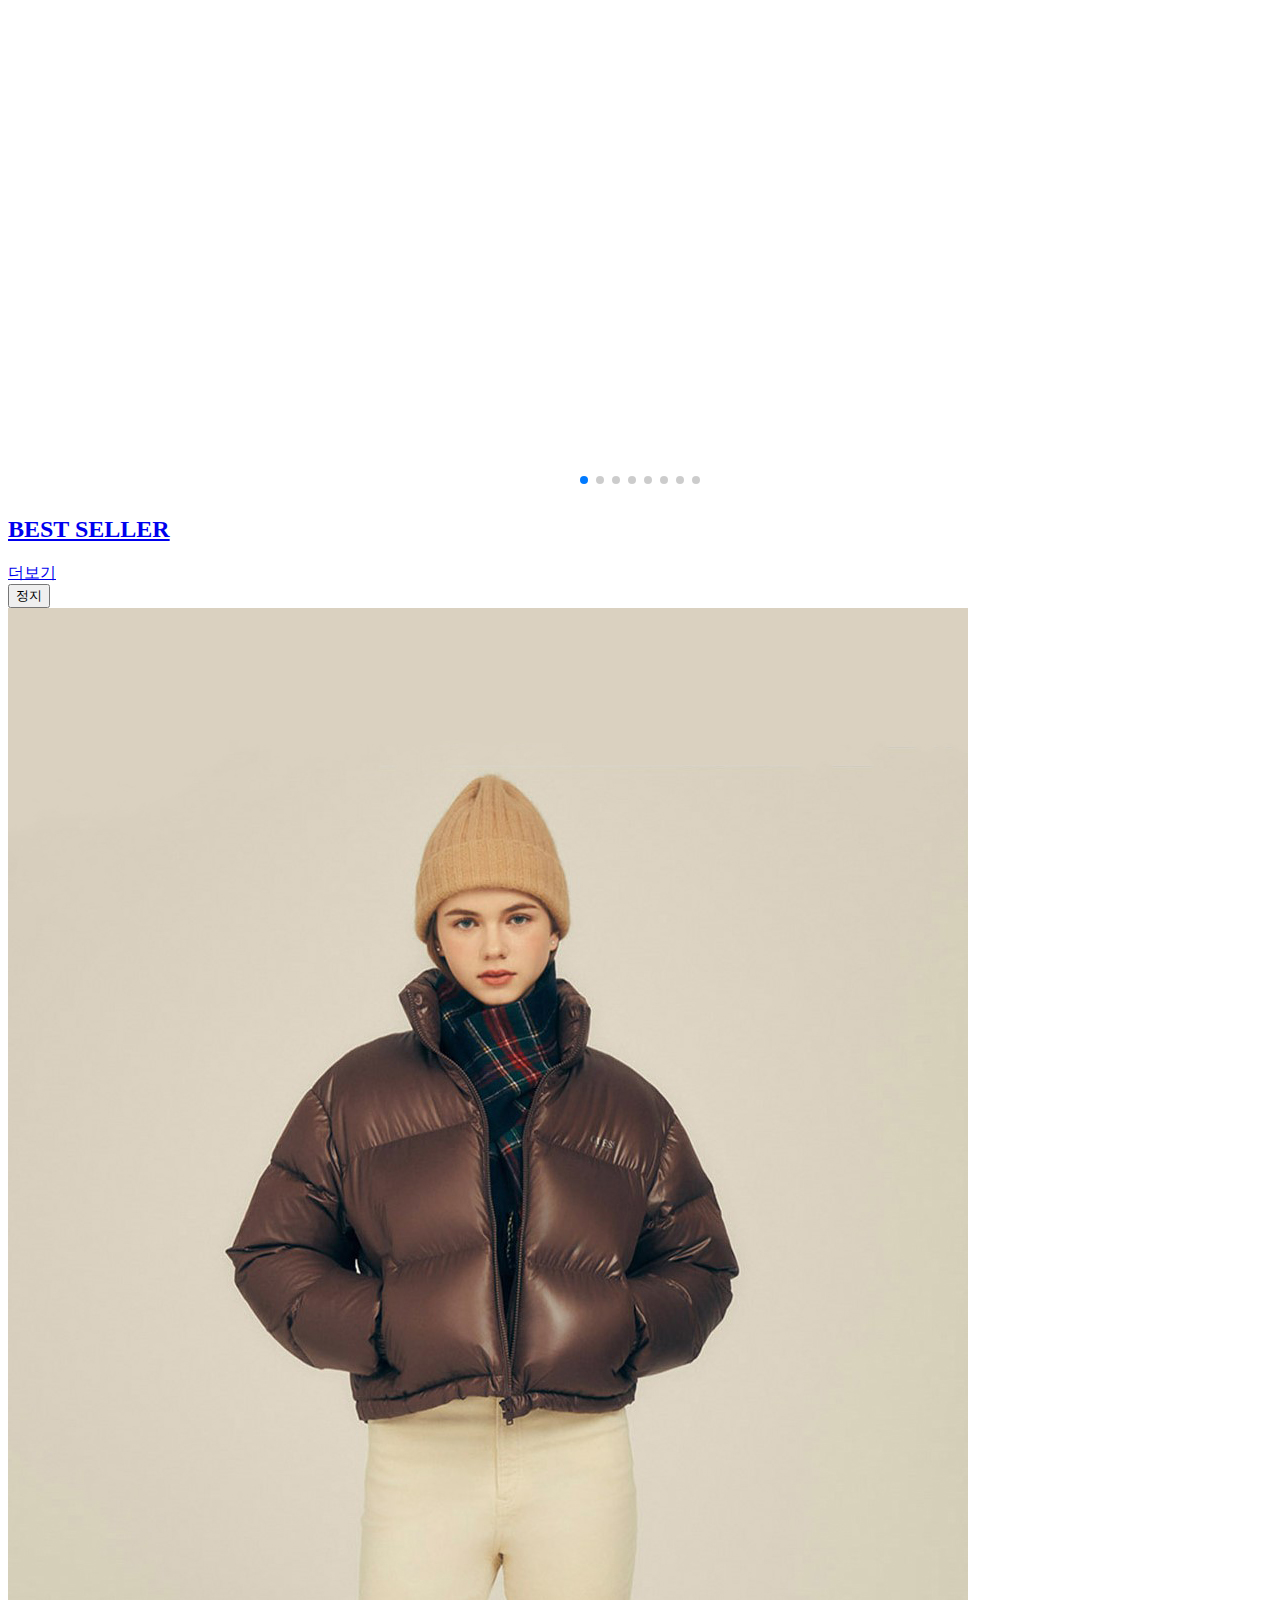
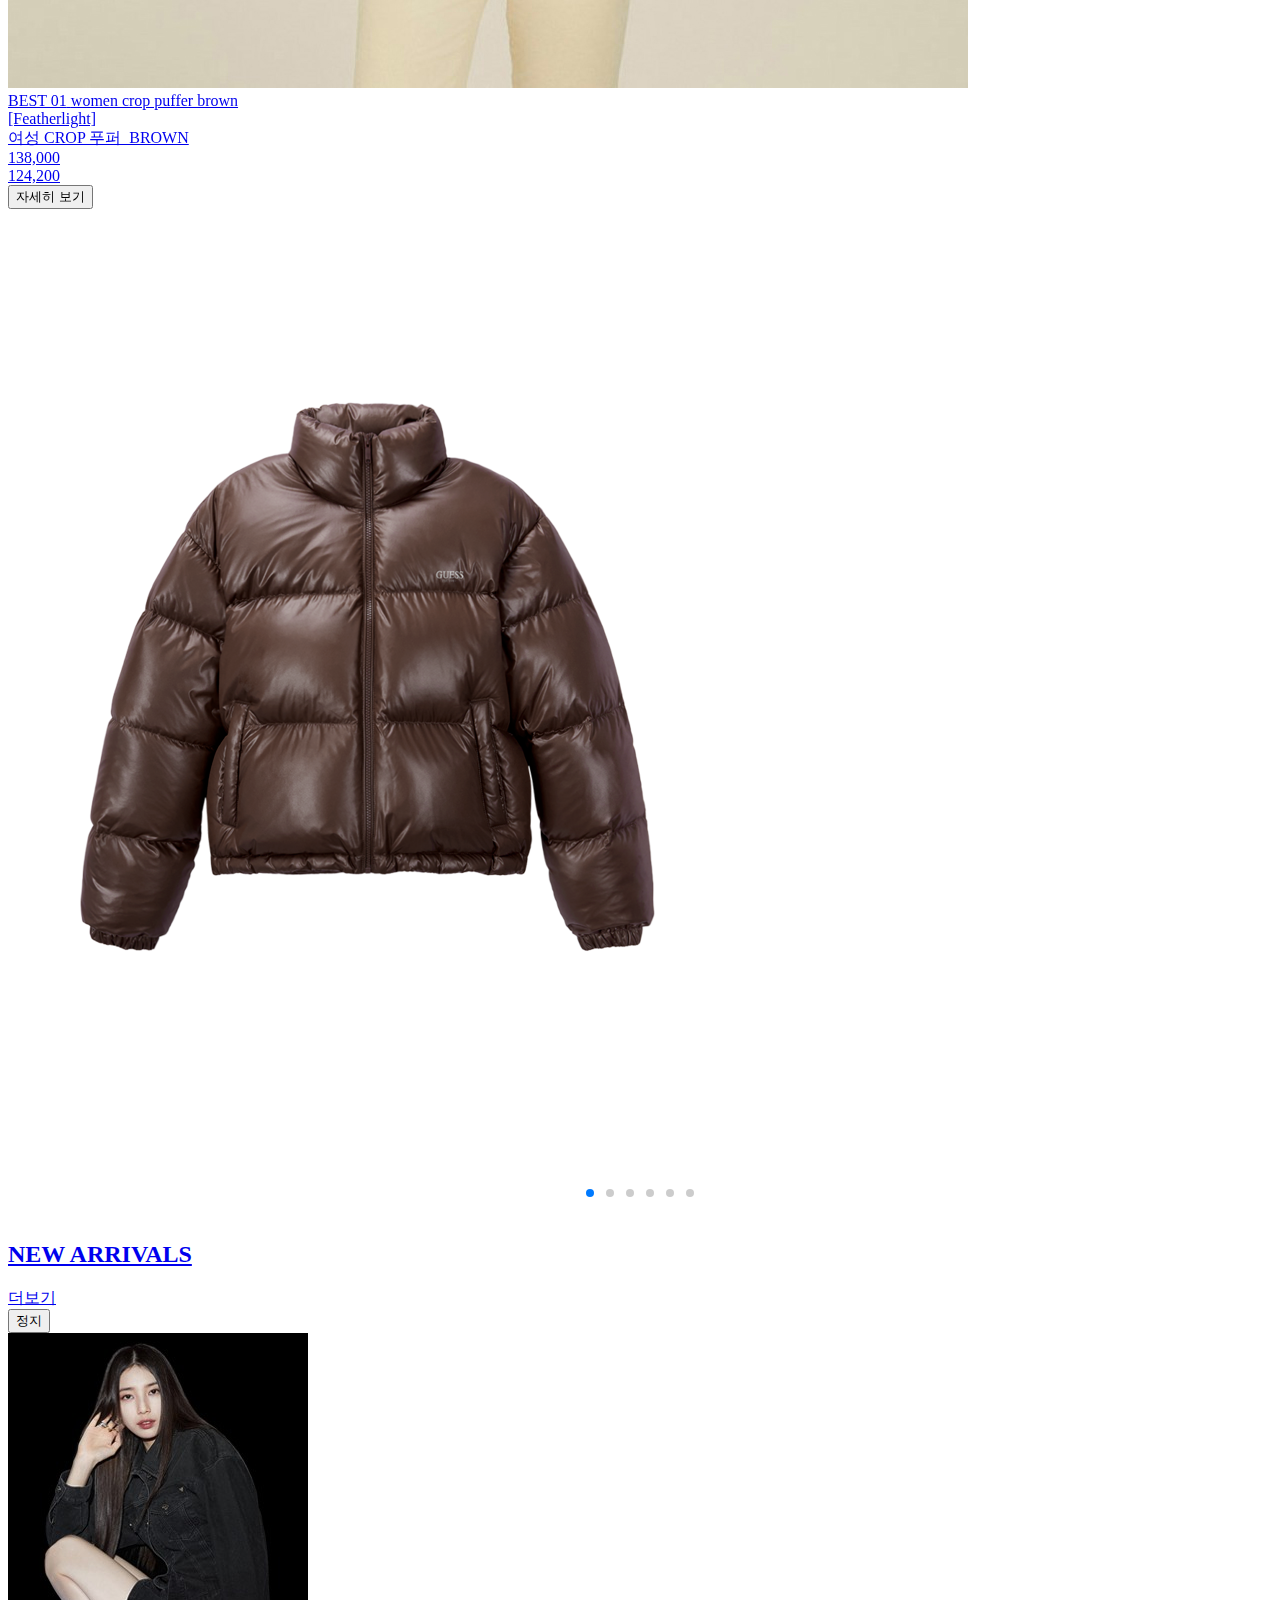
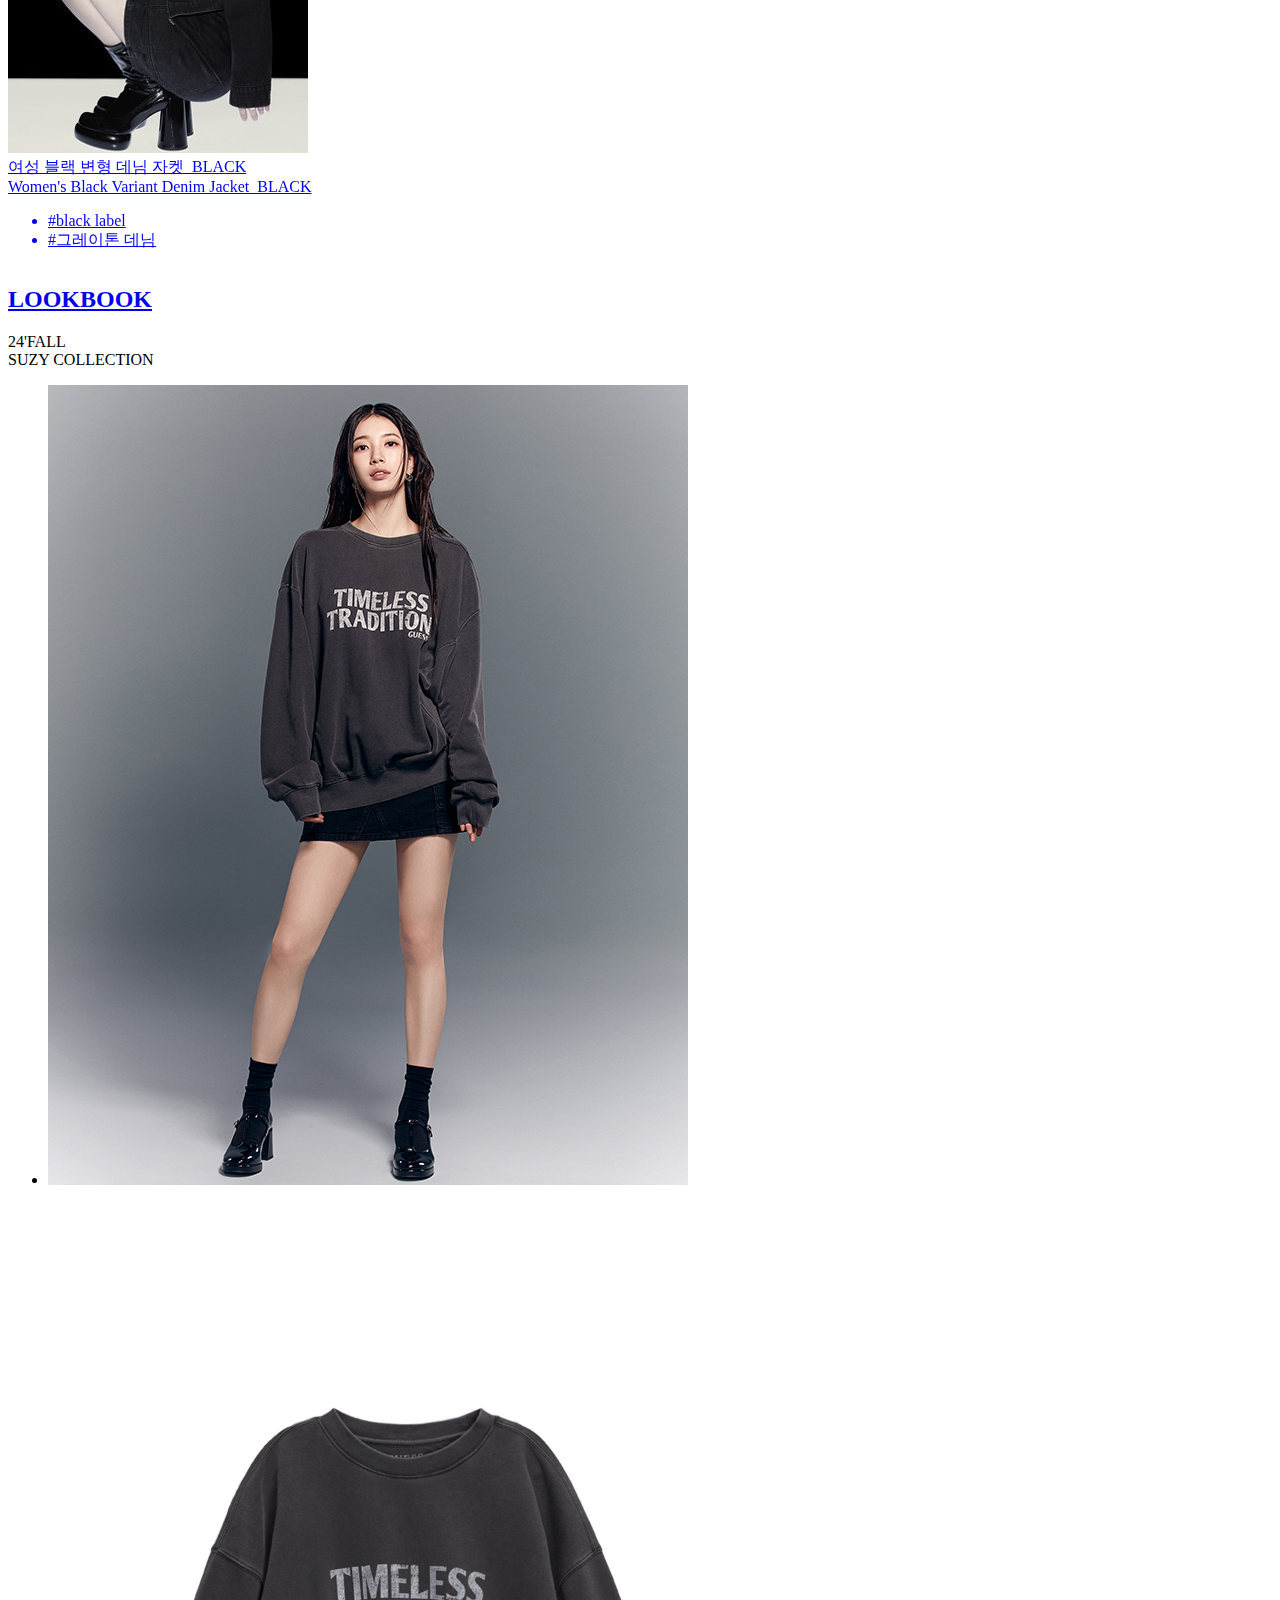
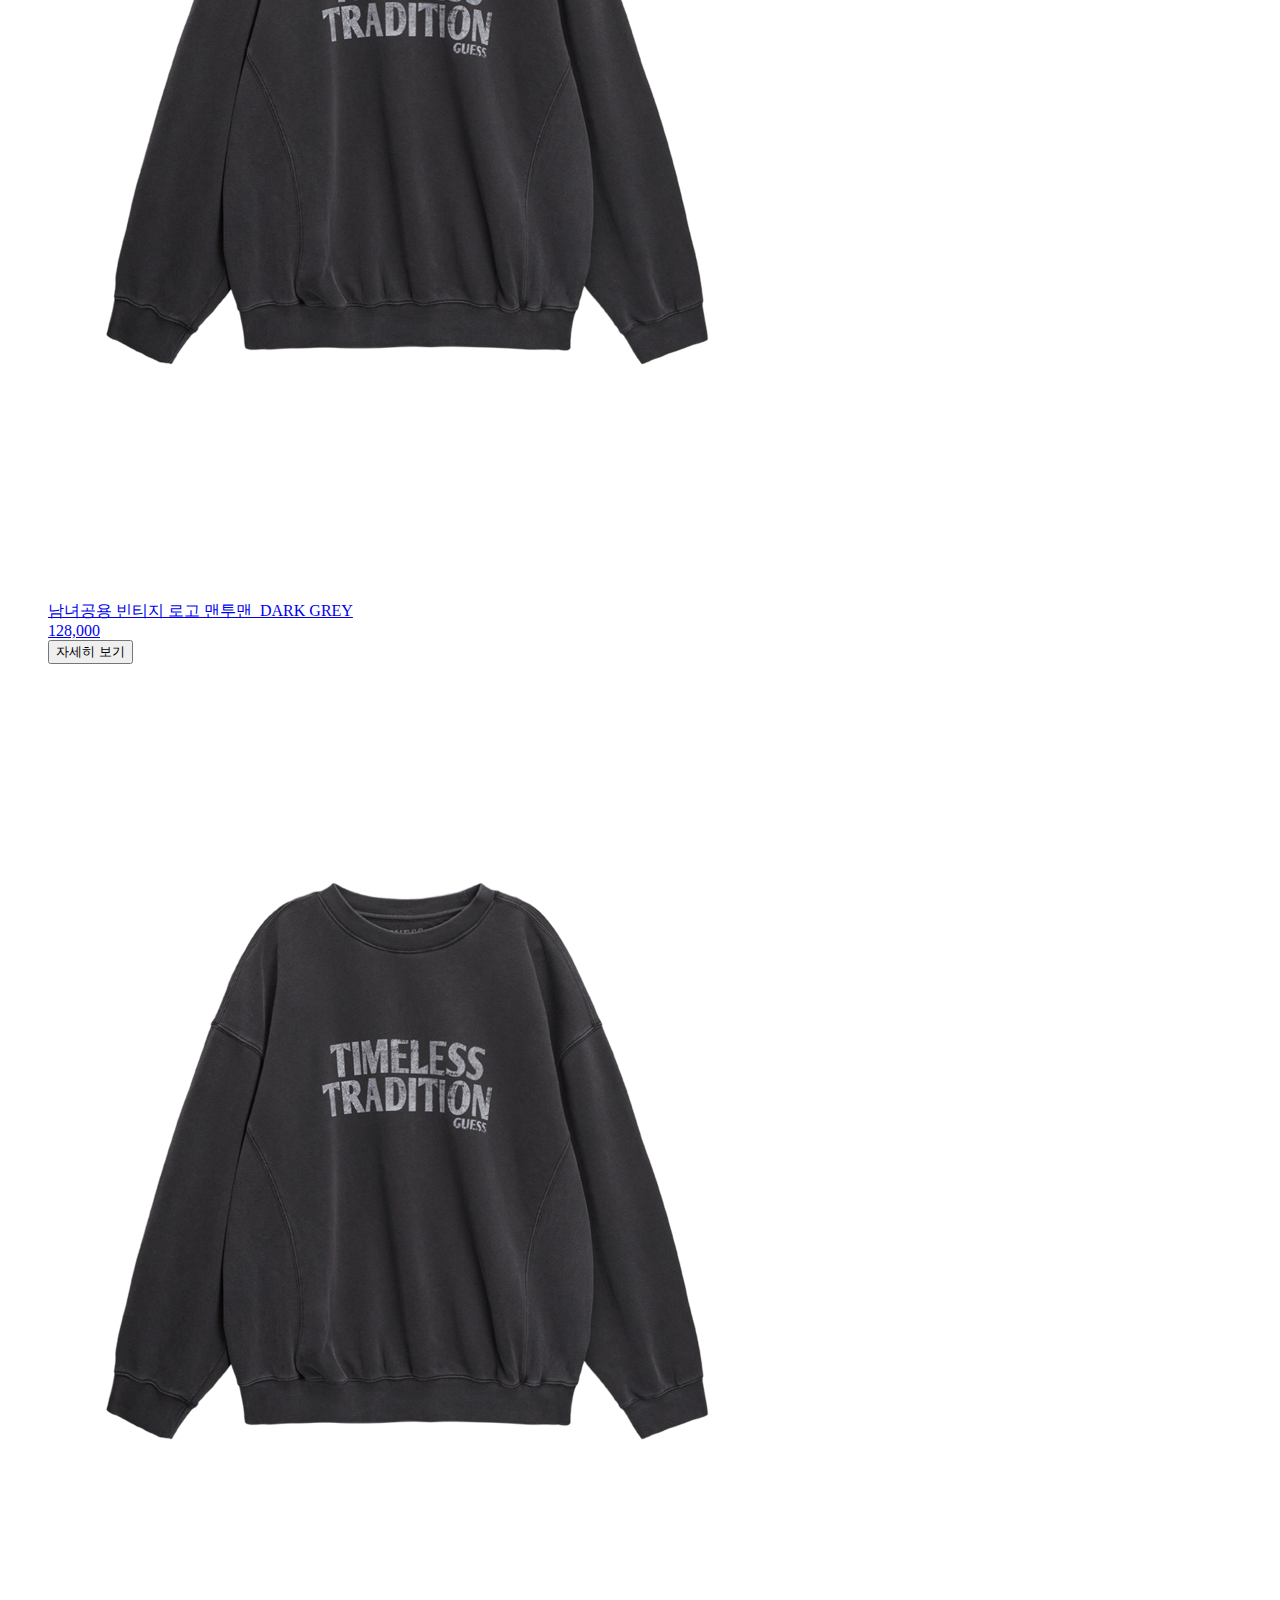
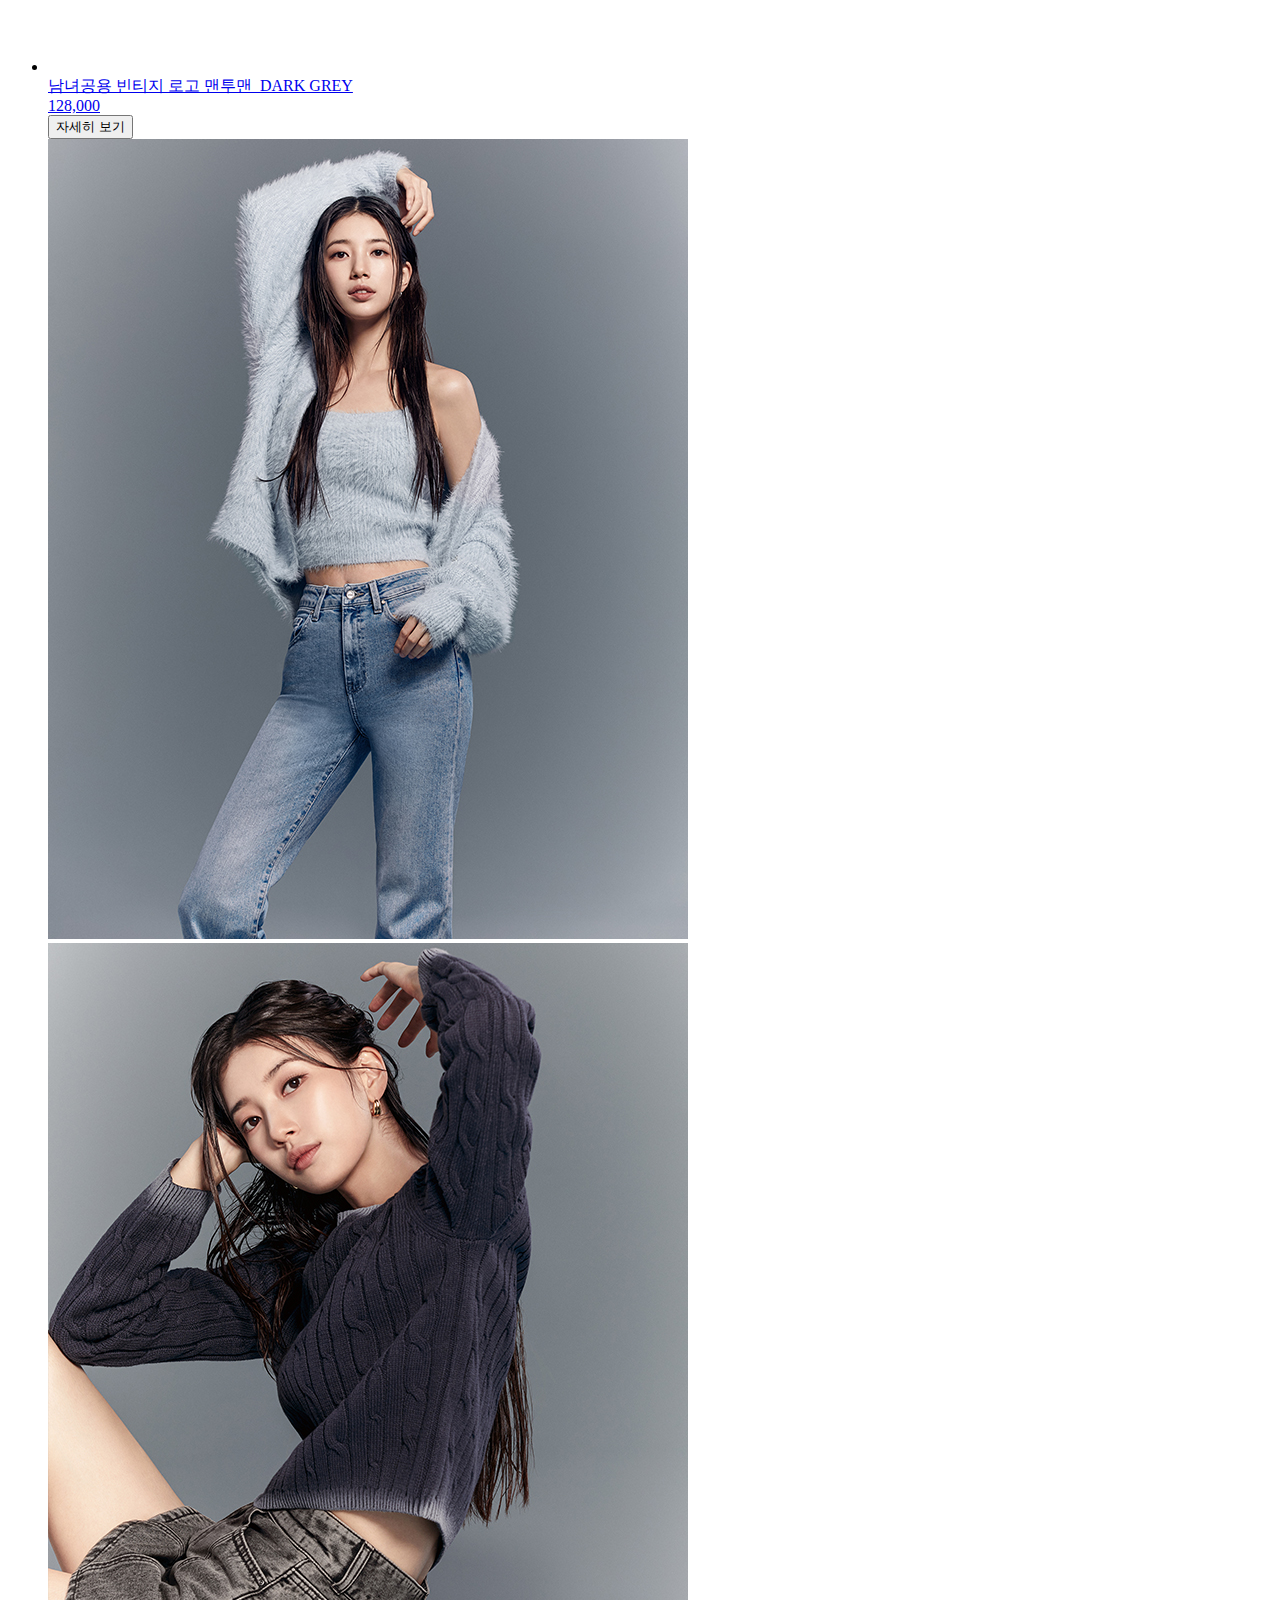
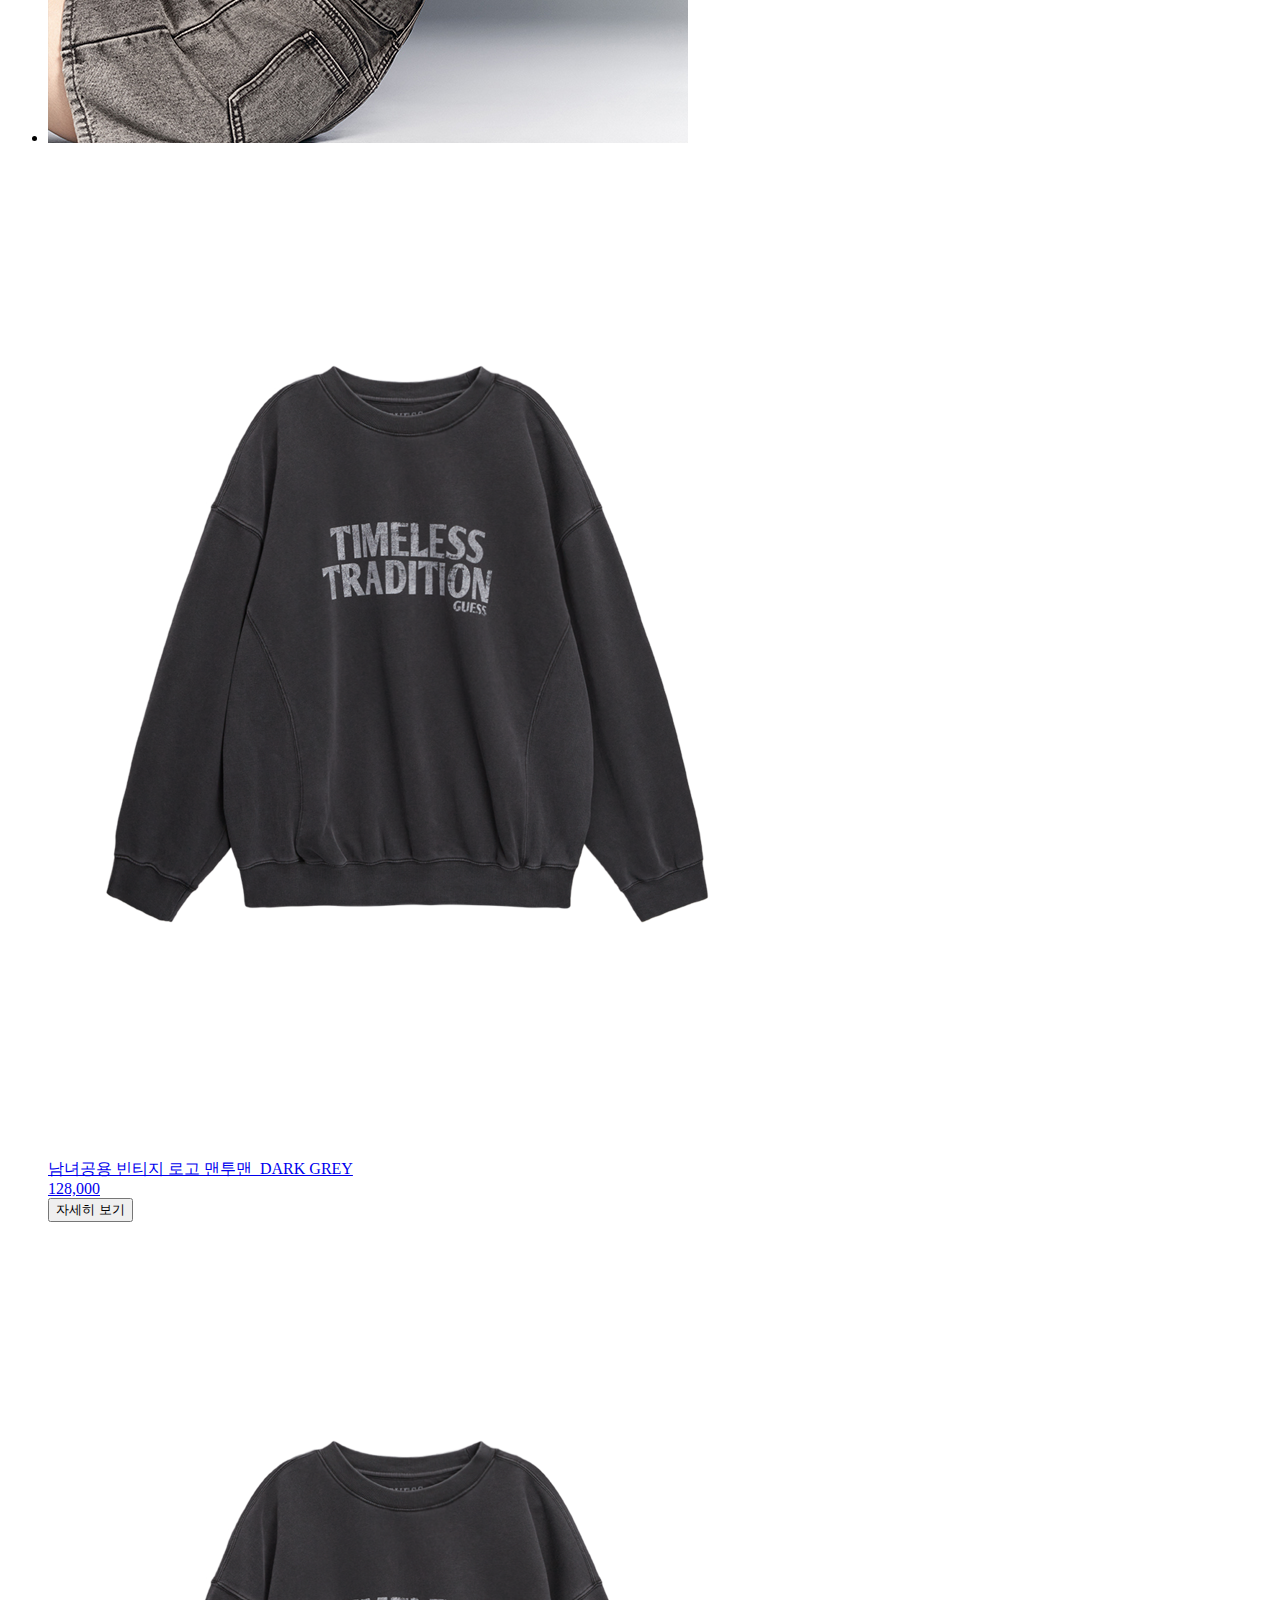
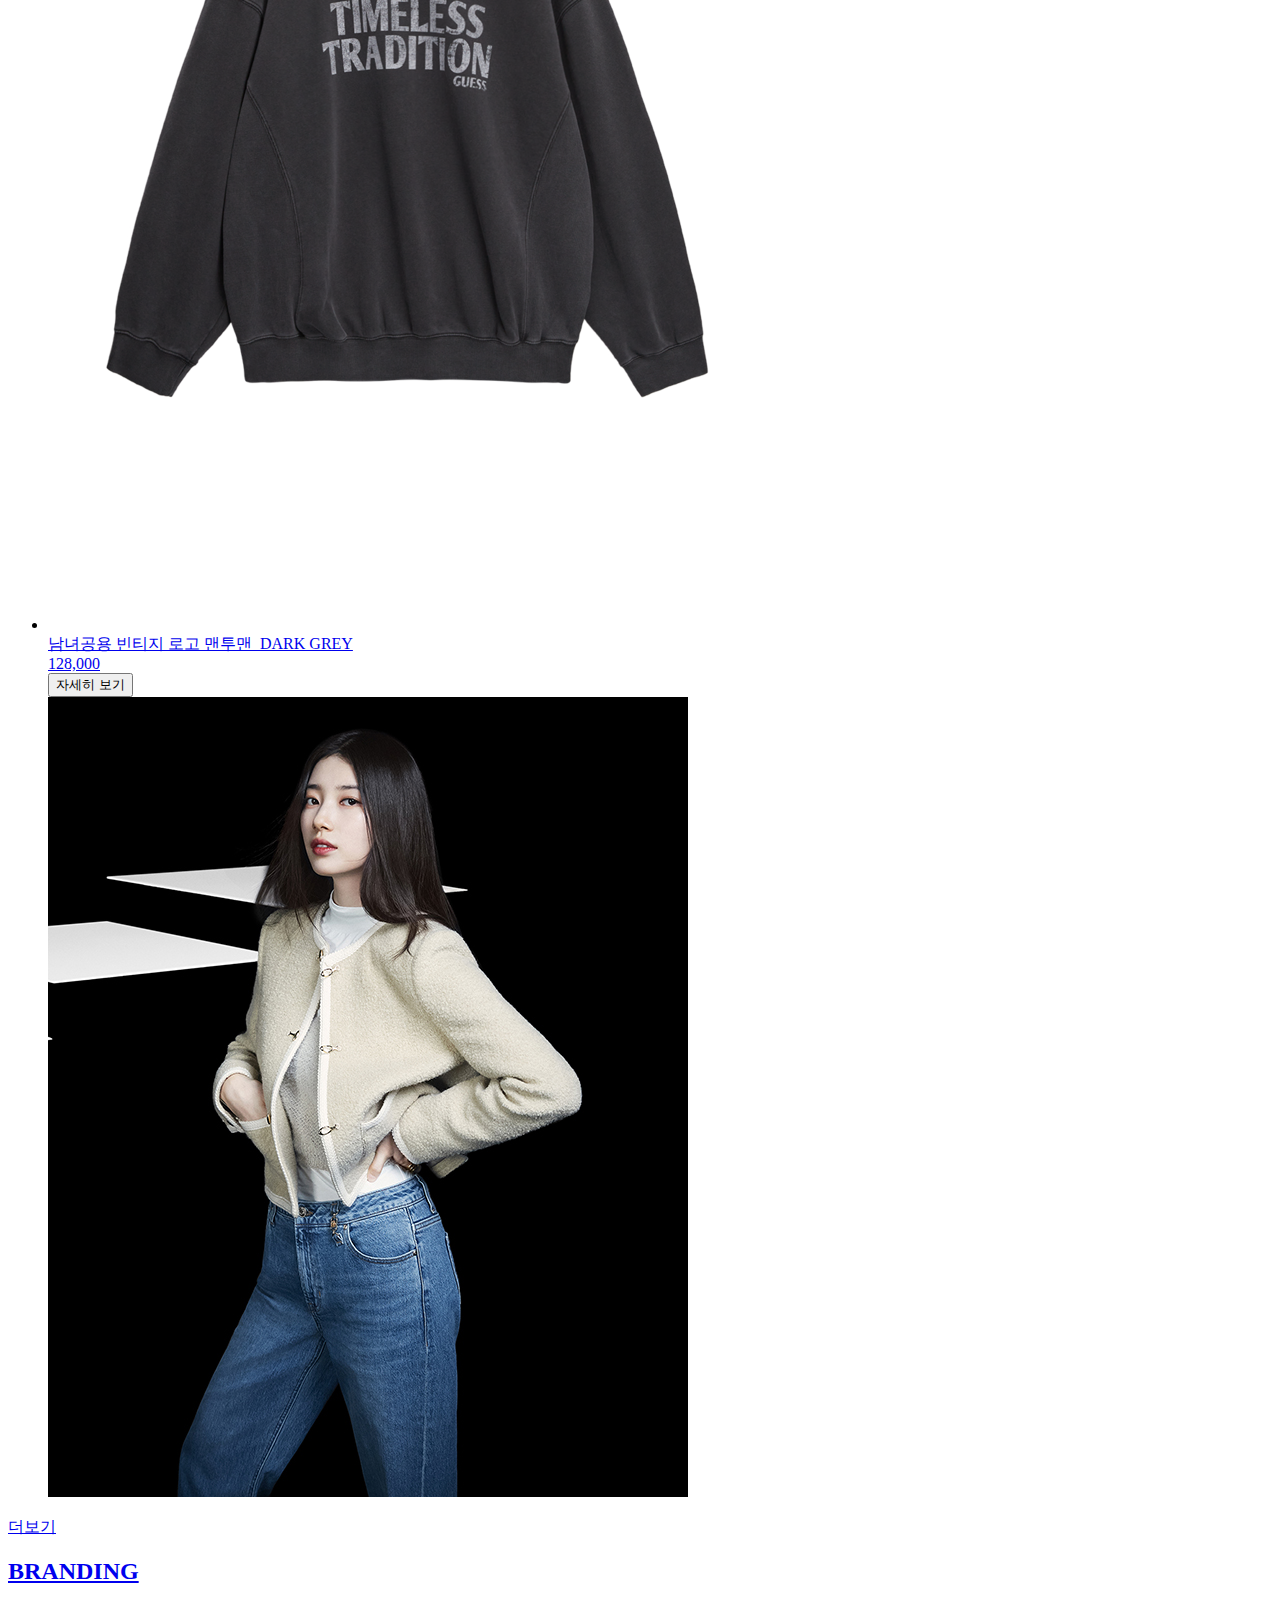
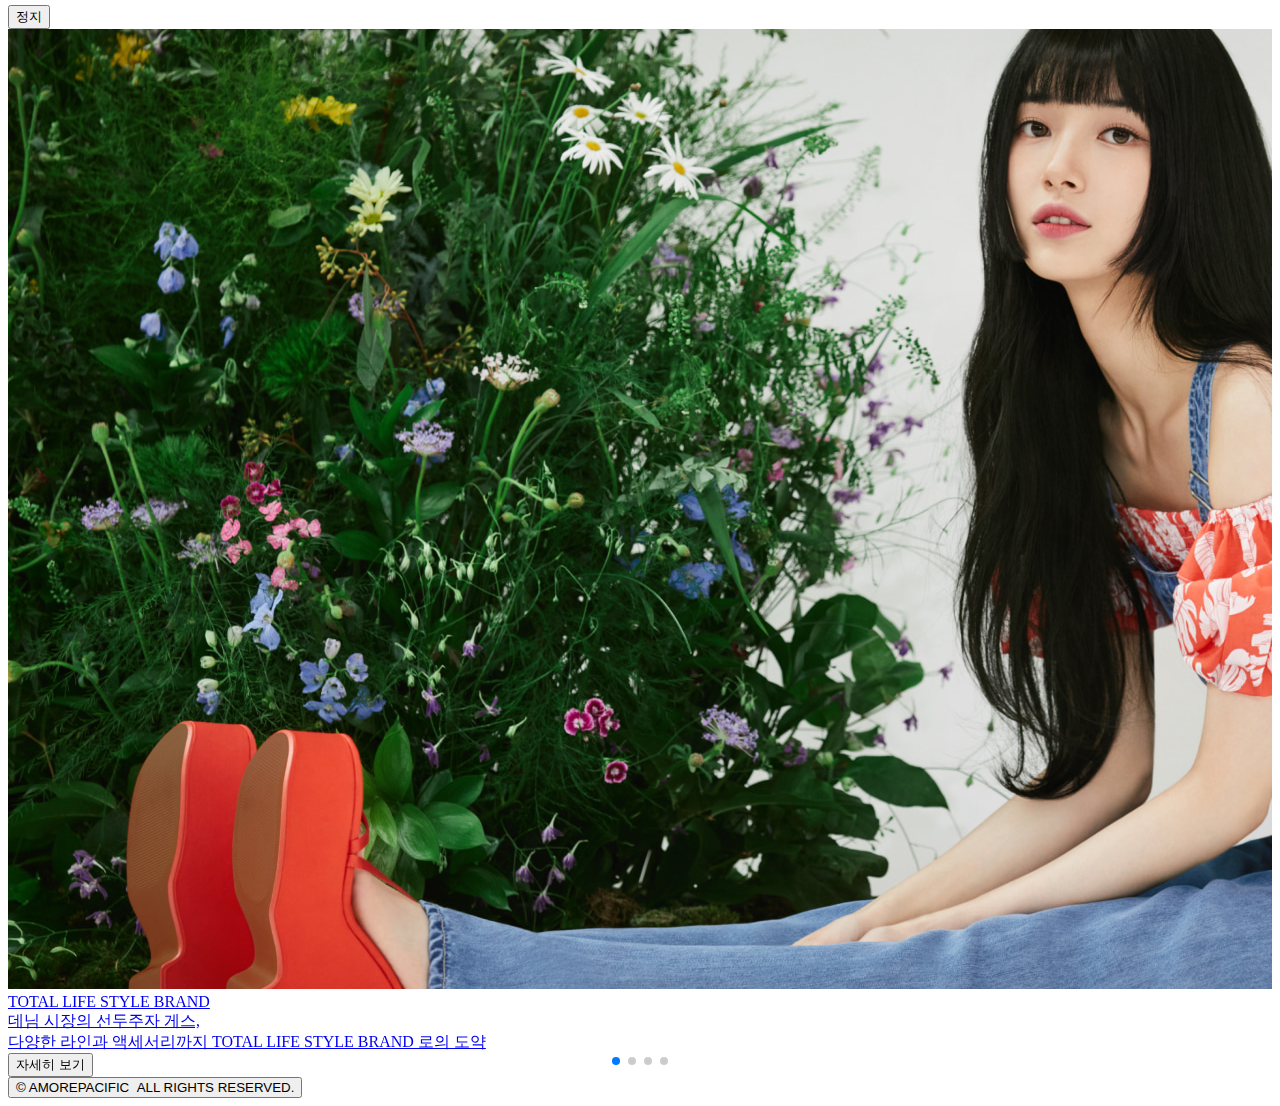
==== commit 8095f556: "brand page - pc ver 반응형 layout" ====
--- a/pages/index.html
+++ b/pages/index.html
@@ -33,15 +33,15 @@
       <header id="header" class="">
         <div class="inner">
           <h1 id="logo">
-            <a href="#">
+            <a href="./index.html">
               <span>GUESS</span>
             </a>
           </h1>
           <nav id="gnb" class="gnb">
             <ul class="gnb__depth1">
               <li>
-                <a href="#">
-                  <span>menu1</span>
+                <a href="./brand.html">
+                  <span>브랜드</span>
                 </a>
                 <ul class="gnb__depth2">
                   <li><a href="#">menu1-1</a></li>
@@ -372,10 +372,7 @@
                     <img src="../resources/images/pattern/common/best1-1.jpg" alt="" />
                     <div class="best-img-txt-box">
                       <span class="best-num">BEST 01</span>
-                      <span class="best-name"
-                        >women crop<br />
-                        puffer brown
-                      </span>
+                      <span class="best-name">women crop puffer brown </span>
                     </div>
                   </a>
                 </div>
@@ -460,6 +457,9 @@
                         <div class="best-info-price-origin">138,000</div>
                         <div>124,200</div>
                       </div>
+                      <div class="best-info-more info-more">
+                        <button>자세히 보기</button>
+                      </div>
                     </div>
                     <img src="../resources/images/pattern/common/best1-2.png" alt="" />
                   </a>
@@ -476,6 +476,7 @@
                         <div class="best-info-price-origin">138,000</div>
                         <div>124,200</div>
                       </div>
+                      <div class="best-info-more">자세히 보기</div>
                     </div>
                     <img src="../resources/images/pattern/common/best2-2.png" alt="" />
                   </a>
@@ -492,6 +493,7 @@
                         <div class="best-info-price-origin">138,000</div>
                         <div>124,200</div>
                       </div>
+                      <div class="best-info-more">자세히 보기</div>
                     </div>
                     <img src="../resources/images/pattern/common/best3-2.png" alt="" />
                   </a>
@@ -508,6 +510,7 @@
                         <div class="best-info-price-origin">138,000</div>
                         <div>124,200</div>
                       </div>
+                      <div class="best-info-more">자세히 보기</div>
                     </div>
                     <img src="../resources/images/pattern/common/best4-2.png" alt="" />
                   </a>
@@ -524,6 +527,7 @@
                         <div class="best-info-price-origin">138,000</div>
                         <div>124,200</div>
                       </div>
+                      <div class="best-info-more">자세히 보기</div>
                     </div>
                     <img src="../resources/images/pattern/common/best5-2.png" alt="" />
                   </a>
@@ -540,6 +544,7 @@
                         <div class="best-info-price-origin">138,000</div>
                         <div>124,200</div>
                       </div>
+                      <div class="best-info-more">자세히 보기</div>
                     </div>
                     <img src="../resources/images/pattern/common/best6-2.png" alt="" />
                   </a>
@@ -666,6 +671,7 @@
             </div>
             <div class="sec-g__desc">24'FALL<br />SUZY COLLECTION</div>
             <div class="sec-g__cont">
+              <div class="sec-g__pc-ver"></div>
               <ul>
                 <li>
                   <a href="#">
@@ -677,10 +683,61 @@
                         <img src="../resources/images/pattern/common/look1-1.png" alt="" />
                       </div>
                       <div class="sec-g__cont__info-tablet__txt-box">
-                        <div class="">상품명</div>
-                        <div>가격</div>
-                        <div><button>자세히 보기</button></div>
-                      </div>
+                        <div class="info-name">남녀공용 빈티지 로고 맨투맨_DARK GREY</div>
+                        <div class="info-price">128,000</div>
+                        <div class="info-more"><button>자세히 보기</button></div>
+                      </div>
+                    </div>
+                  </a>
+                </li>
+                <li>
+                  <a href="#">
+                    <div class="sec-g__cont__info-tablet">
+                      <div class="sec-g__cont__info-tablet__img">
+                        <img src="../resources/images/pattern/common/look1-1.png" alt="" />
+                      </div>
+                      <div class="sec-g__cont__info-tablet__txt-box">
+                        <div class="info-name">남녀공용 빈티지 로고 맨투맨_DARK GREY</div>
+                        <div class="info-price">128,000</div>
+                        <div class="info-more"><button>자세히 보기</button></div>
+                      </div>
+                    </div>
+                    <div class="sec-g__cont__img">
+                      <img src="../resources/images/pattern/common/look2.jpg" alt="" />
+                    </div>
+                  </a>
+                </li>
+                <li>
+                  <a href="#">
+                    <div class="sec-g__cont__img">
+                      <img src="../resources/images/pattern/common/look3.jpg" alt="" />
+                    </div>
+                    <div class="sec-g__cont__info-tablet">
+                      <div class="sec-g__cont__info-tablet__img">
+                        <img src="../resources/images/pattern/common/look1-1.png" alt="" />
+                      </div>
+                      <div class="sec-g__cont__info-tablet__txt-box">
+                        <div class="info-name">남녀공용 빈티지 로고 맨투맨_DARK GREY</div>
+                        <div class="info-price">128,000</div>
+                        <div class="info-more"><button>자세히 보기</button></div>
+                      </div>
+                    </div>
+                  </a>
+                </li>
+                <li>
+                  <a href="#">
+                    <div class="sec-g__cont__info-tablet">
+                      <div class="sec-g__cont__info-tablet__img">
+                        <img src="../resources/images/pattern/common/look1-1.png" alt="" />
+                      </div>
+                      <div class="sec-g__cont__info-tablet__txt-box">
+                        <div class="info-name">남녀공용 빈티지 로고 맨투맨_DARK GREY</div>
+                        <div class="info-price">128,000</div>
+                        <div class="info-more"><button>자세히 보기</button></div>
+                      </div>
+                    </div>
+                    <div class="sec-g__cont__img">
+                      <img src="../resources/images/pattern/common/look4.jpg" alt="" />
                     </div>
                   </a>
                 </li>
@@ -702,21 +759,80 @@
                 <div class="swiper-wrapper">
                   <div class="swiper-slide">
                     <a href="#">
-                      <img src="../resources/images/pattern/common/branding1-mobile.jpg" alt="" />
-                      <div class="branding-txt">TOTAL LIFE STYLE BRAND</div>
+                      <picture>
+                        <source srcset="../resources/images/pattern/common/branding1.jpg" media="(min-width: 600px)" />
+                        <img src="../resources/images/pattern/common/branding1-mobile.jpg" alt="" />
+                      </picture>
+                      <div class="branding-txt">
+                        <div class="branding-txt__title">TOTAL LIFE STYLE BRAND</div>
+                        <div class="branding-txt__desc">
+                          데님 시장의 선두주자 게스,<br />
+                          다양한 라인과 액세서리까지 TOTAL LIFE STYLE BRAND 로의 도약
+                        </div>
+                        <div class="branding-txt__more info-more">
+                          <button>자세히 보기</button>
+                        </div>
+                      </div>
                     </a>
                   </div>
                   <div class="swiper-slide">
                     <a href="#">
-                      <img src="../resources/images/pattern/common/branding1-mobile.jpg" alt="" />
-                      <div class="branding-txt">TOTAL LIFE STYLE BRAND</div>
+                      <picture>
+                        <source srcset="../resources/images/pattern/common/intro1.png" media="(min-width: 600px)" />
+                        <img src="../resources/images/pattern/common/intro1.png" alt="" />
+                      </picture>
+                      <div class="branding-txt">
+                        <div class="branding-txt__title">TOTAL LIFE STYLE BRAND</div>
+                        <div class="branding-txt__desc">
+                          데님 시장의 선두주자 게스,<br />
+                          다양한 라인과 액세서리까지 TOTAL LIFE STYLE BRAND 로의 도약
+                        </div>
+                        <div class="branding-txt__more info-more">
+                          <button>자세히 보기</button>
+                        </div>
+                      </div>
+                    </a>
+                  </div>
+                  <div class="swiper-slide">
+                    <a href="#">
+                      <picture>
+                        <source srcset="../resources/images/pattern/common/branding1.jpg" media="(min-width: 600px)" />
+                        <img src="../resources/images/pattern/common/branding1-mobile.jpg" alt="" />
+                      </picture>
+                      <div class="branding-txt">
+                        <div class="branding-txt__title">TOTAL LIFE STYLE BRAND</div>
+                        <div class="branding-txt__desc">
+                          데님 시장의 선두주자 게스,<br />
+                          다양한 라인과 액세서리까지 TOTAL LIFE STYLE BRAND 로의 도약
+                        </div>
+                        <div class="branding-txt__more info-more">
+                          <button>자세히 보기</button>
+                        </div>
+                      </div>
+                    </a>
+                  </div>
+                  <div class="swiper-slide">
+                    <a href="#">
+                      <picture>
+                        <source srcset="../resources/images/pattern/common/branding1.jpg" media="(min-width: 600px)" />
+                        <img src="../resources/images/pattern/common/branding1-mobile.jpg" alt="" />
+                      </picture>
+                      <div class="branding-txt">
+                        <div class="branding-txt__title">TOTAL LIFE STYLE BRAND</div>
+                        <div class="branding-txt__desc">
+                          데님 시장의 선두주자 게스,<br />
+                          다양한 라인과 액세서리까지 TOTAL LIFE STYLE BRAND 로의 도약
+                        </div>
+                        <div class="branding-txt__more info-more">
+                          <button>자세히 보기</button>
+                        </div>
+                      </div>
                     </a>
                   </div>
                 </div>
                 <div class="swiper-pagination"></div>
               </div>
             </div>
-            <a href="#" class="sec-g__more">더보기</a>
           </div>
         </section>
       </main>
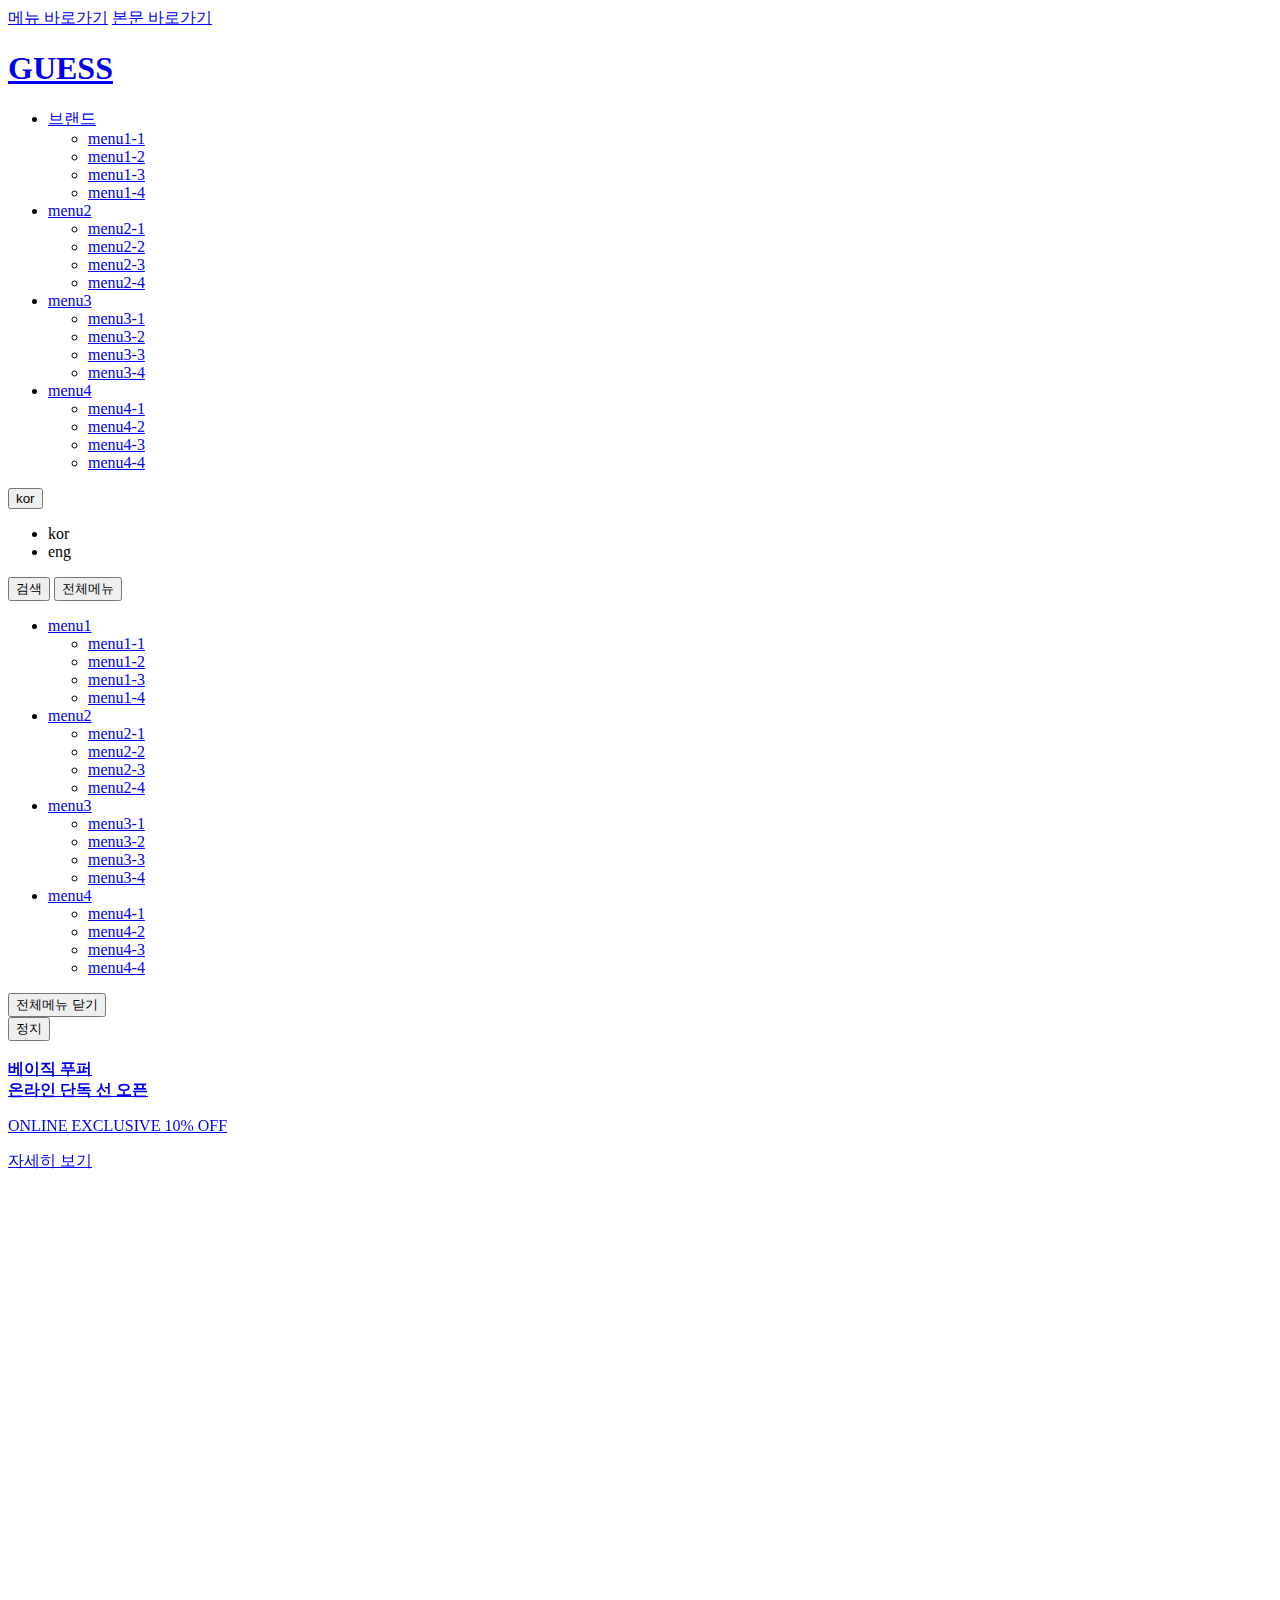
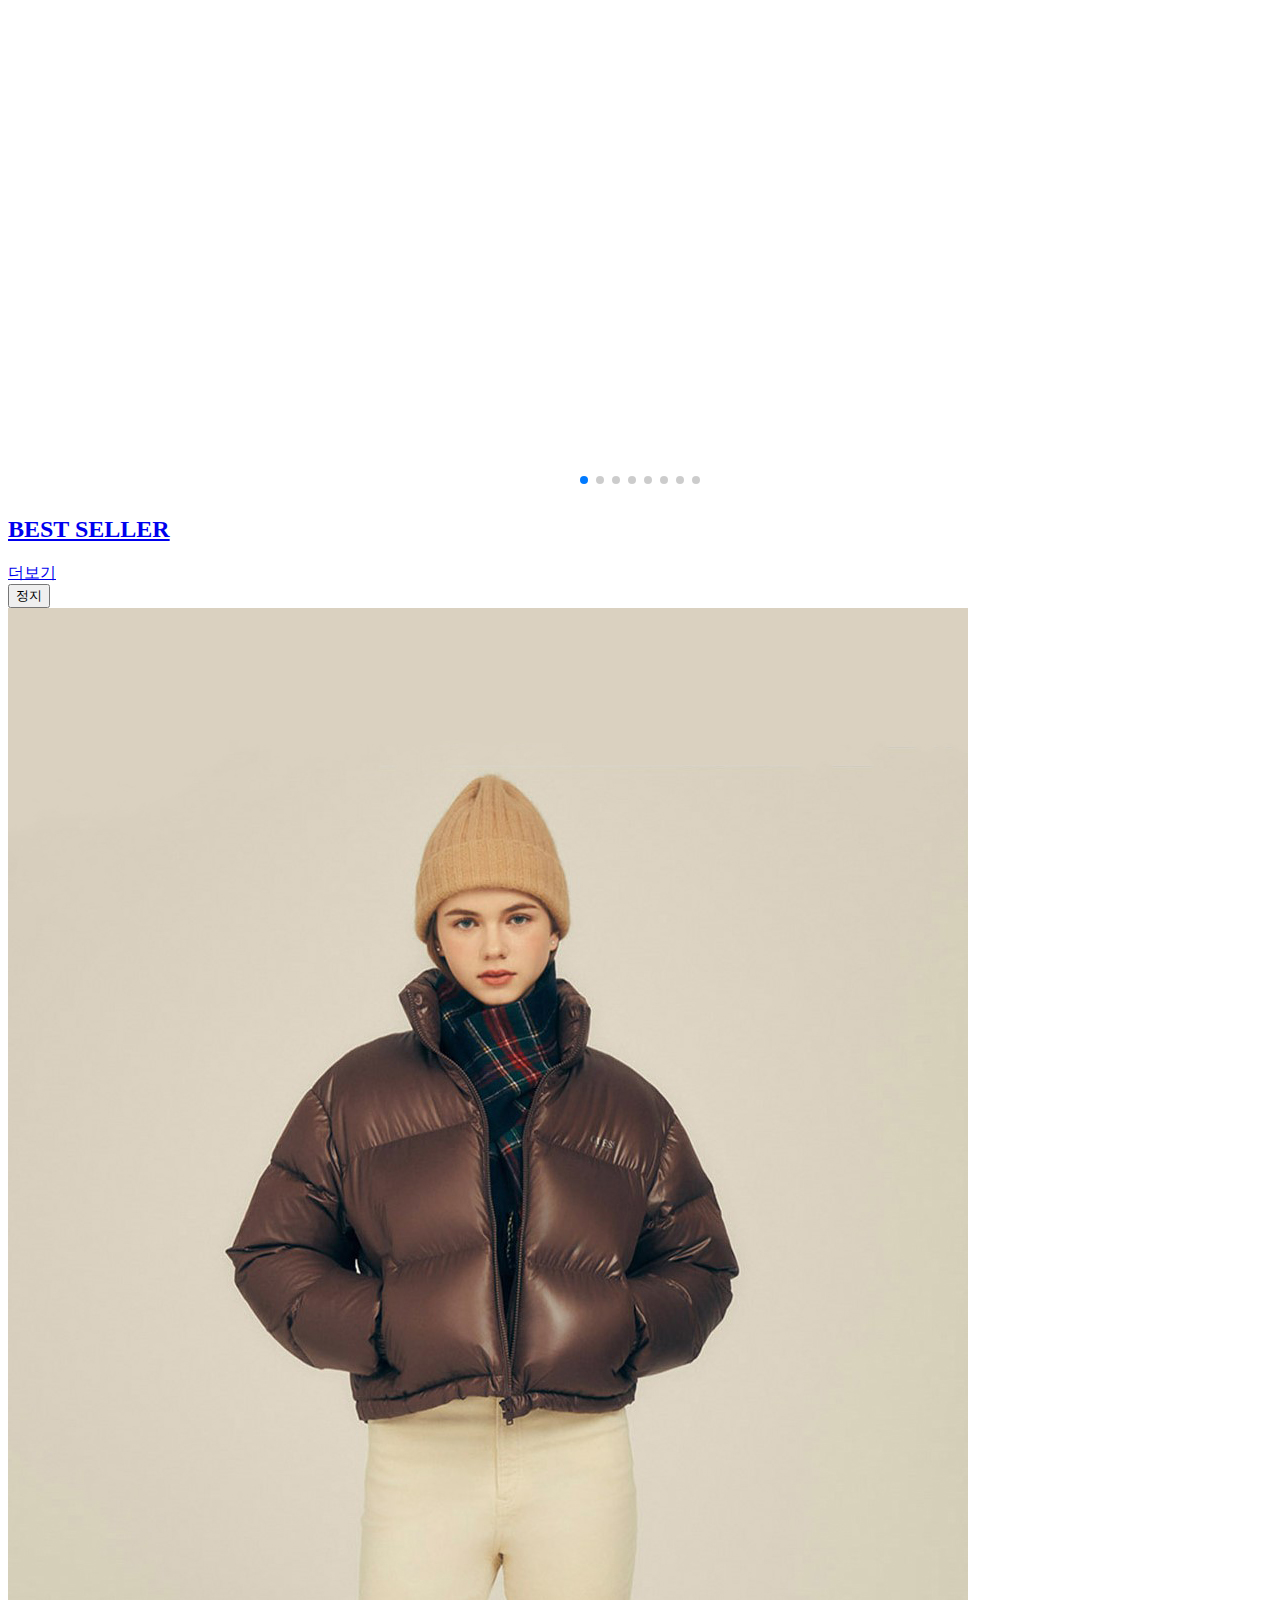
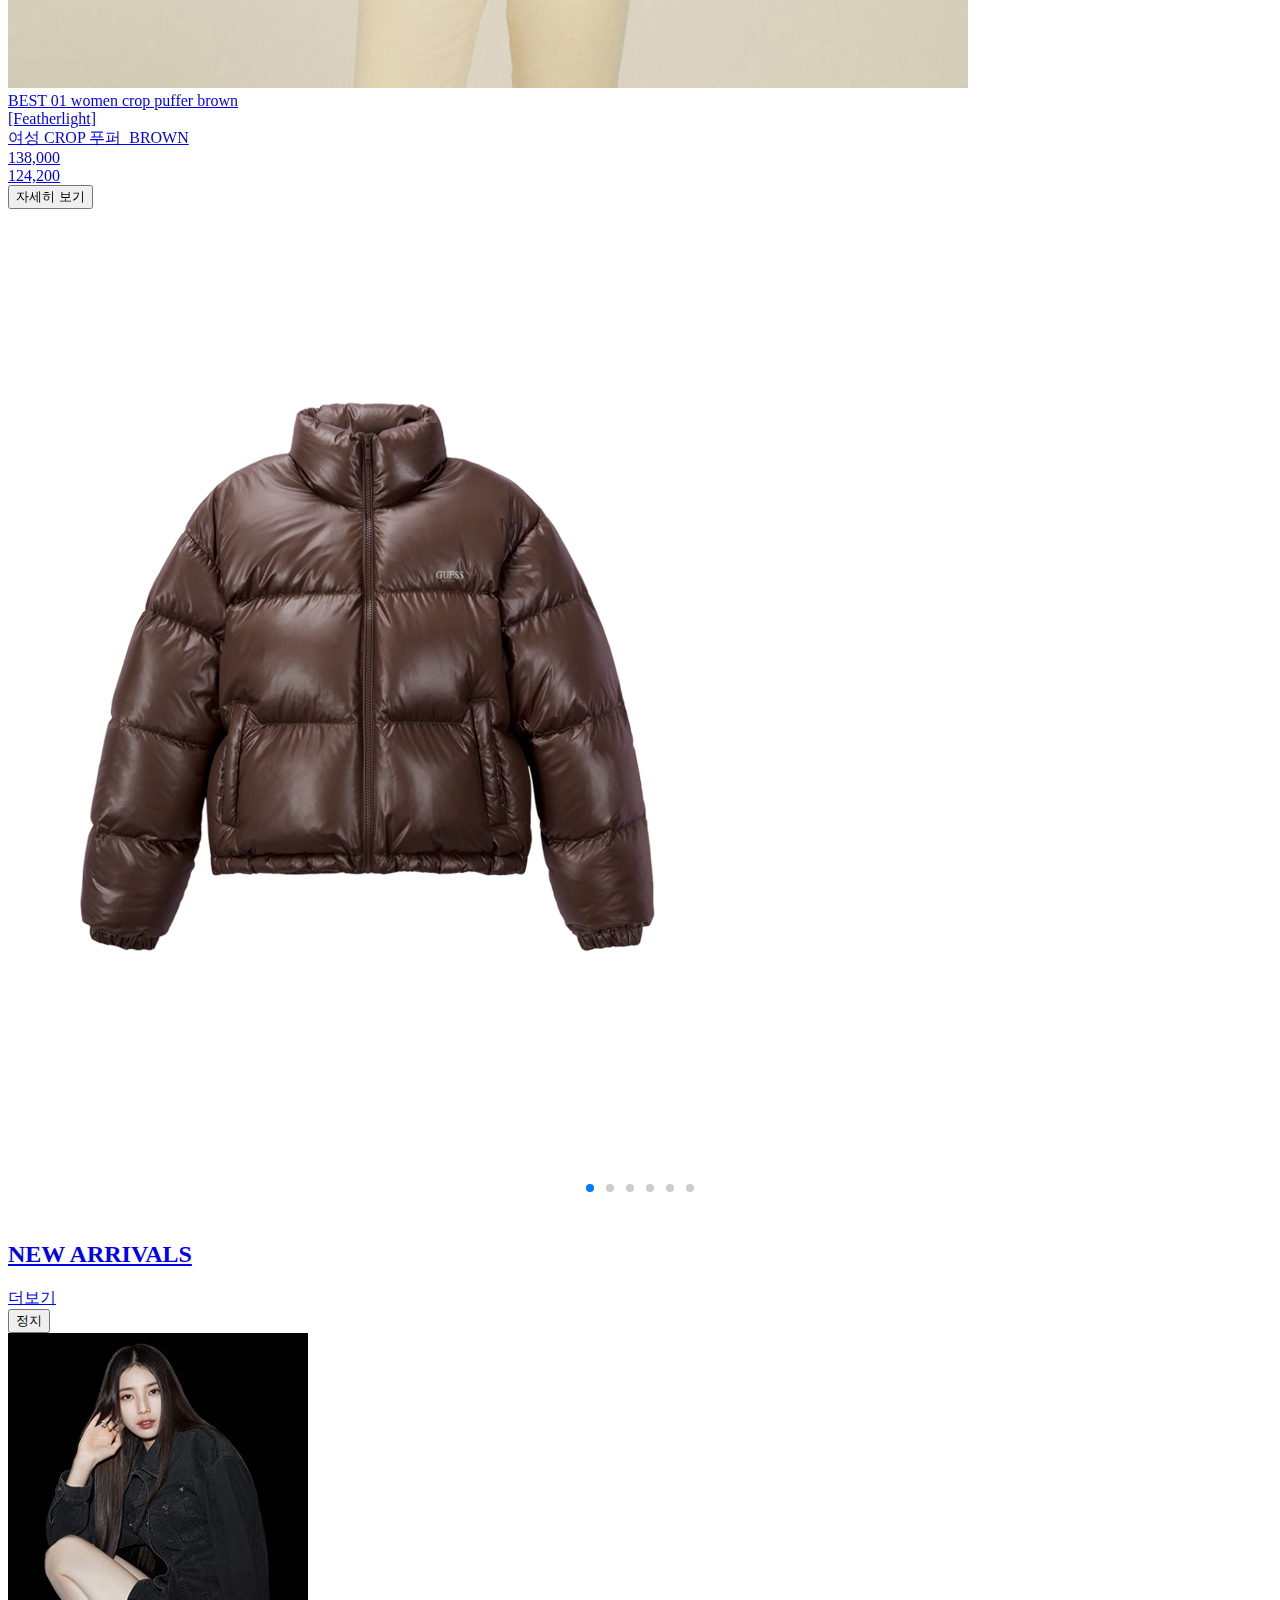
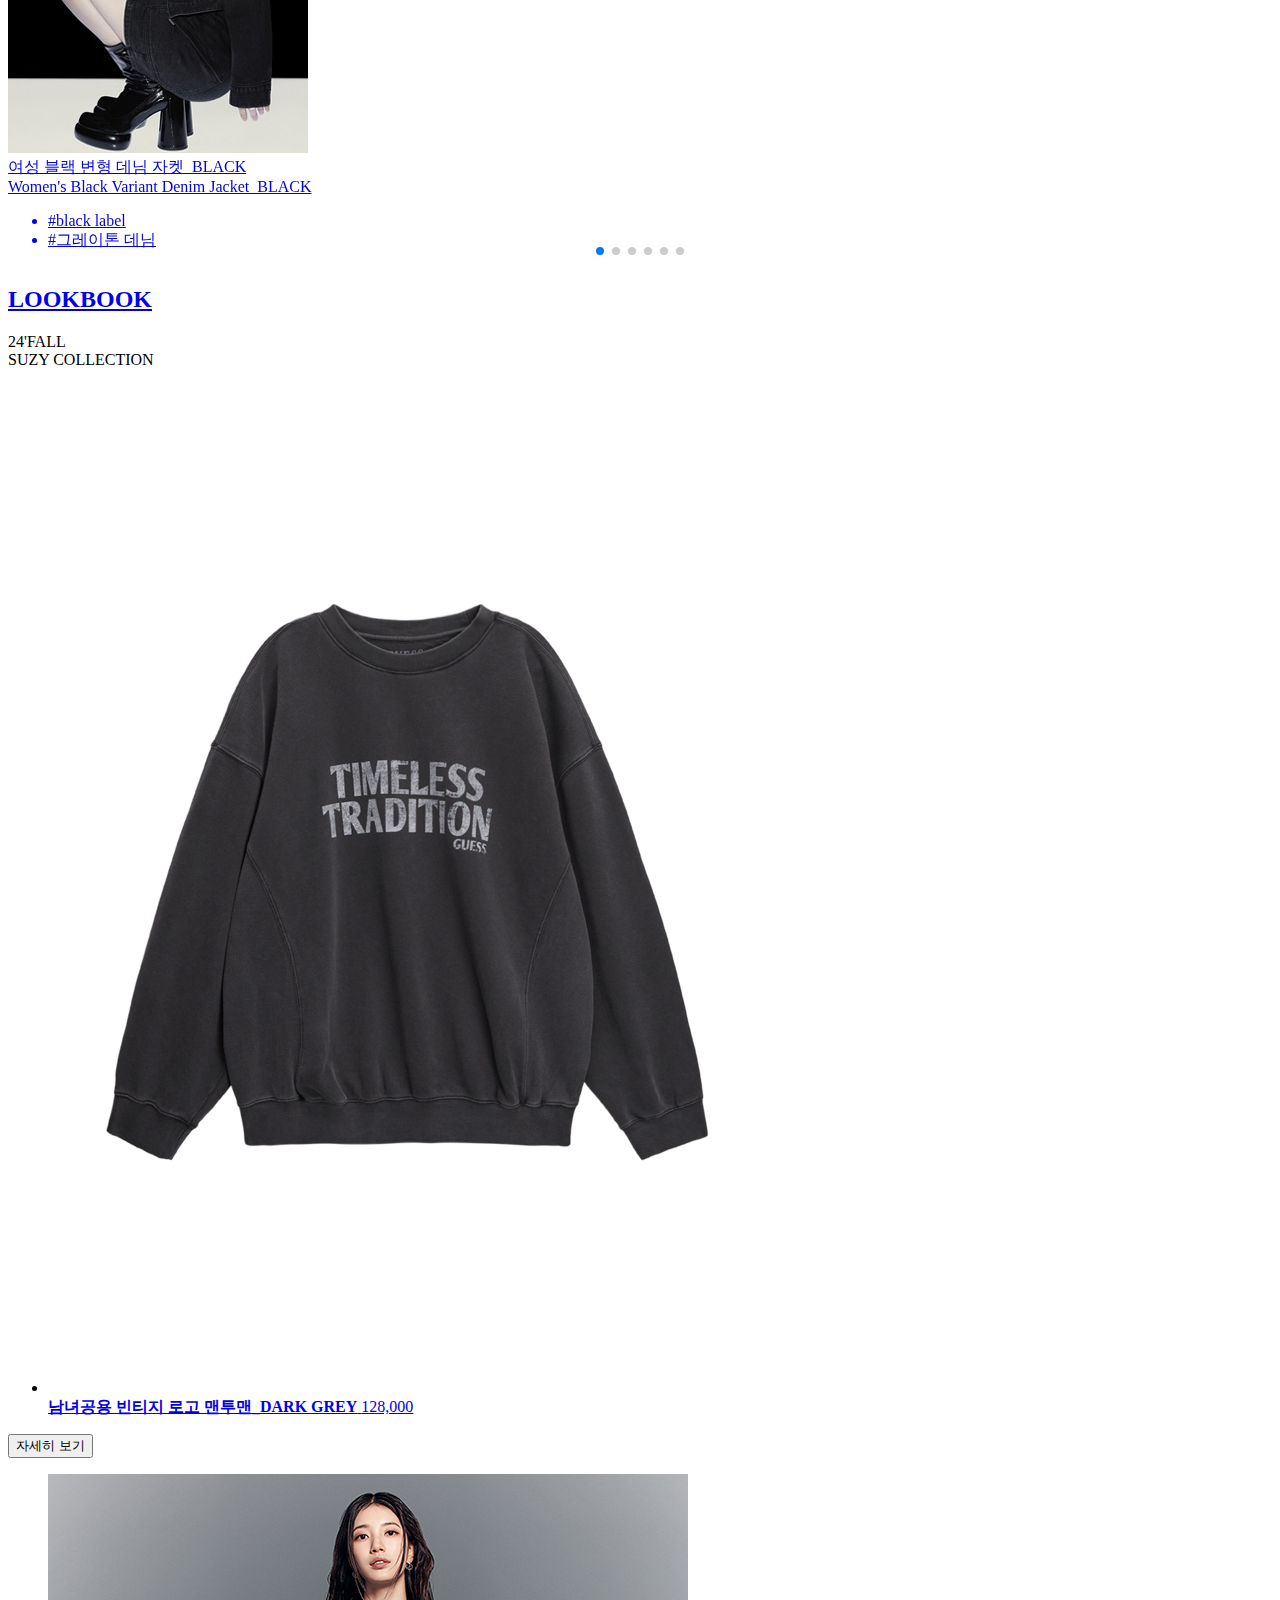
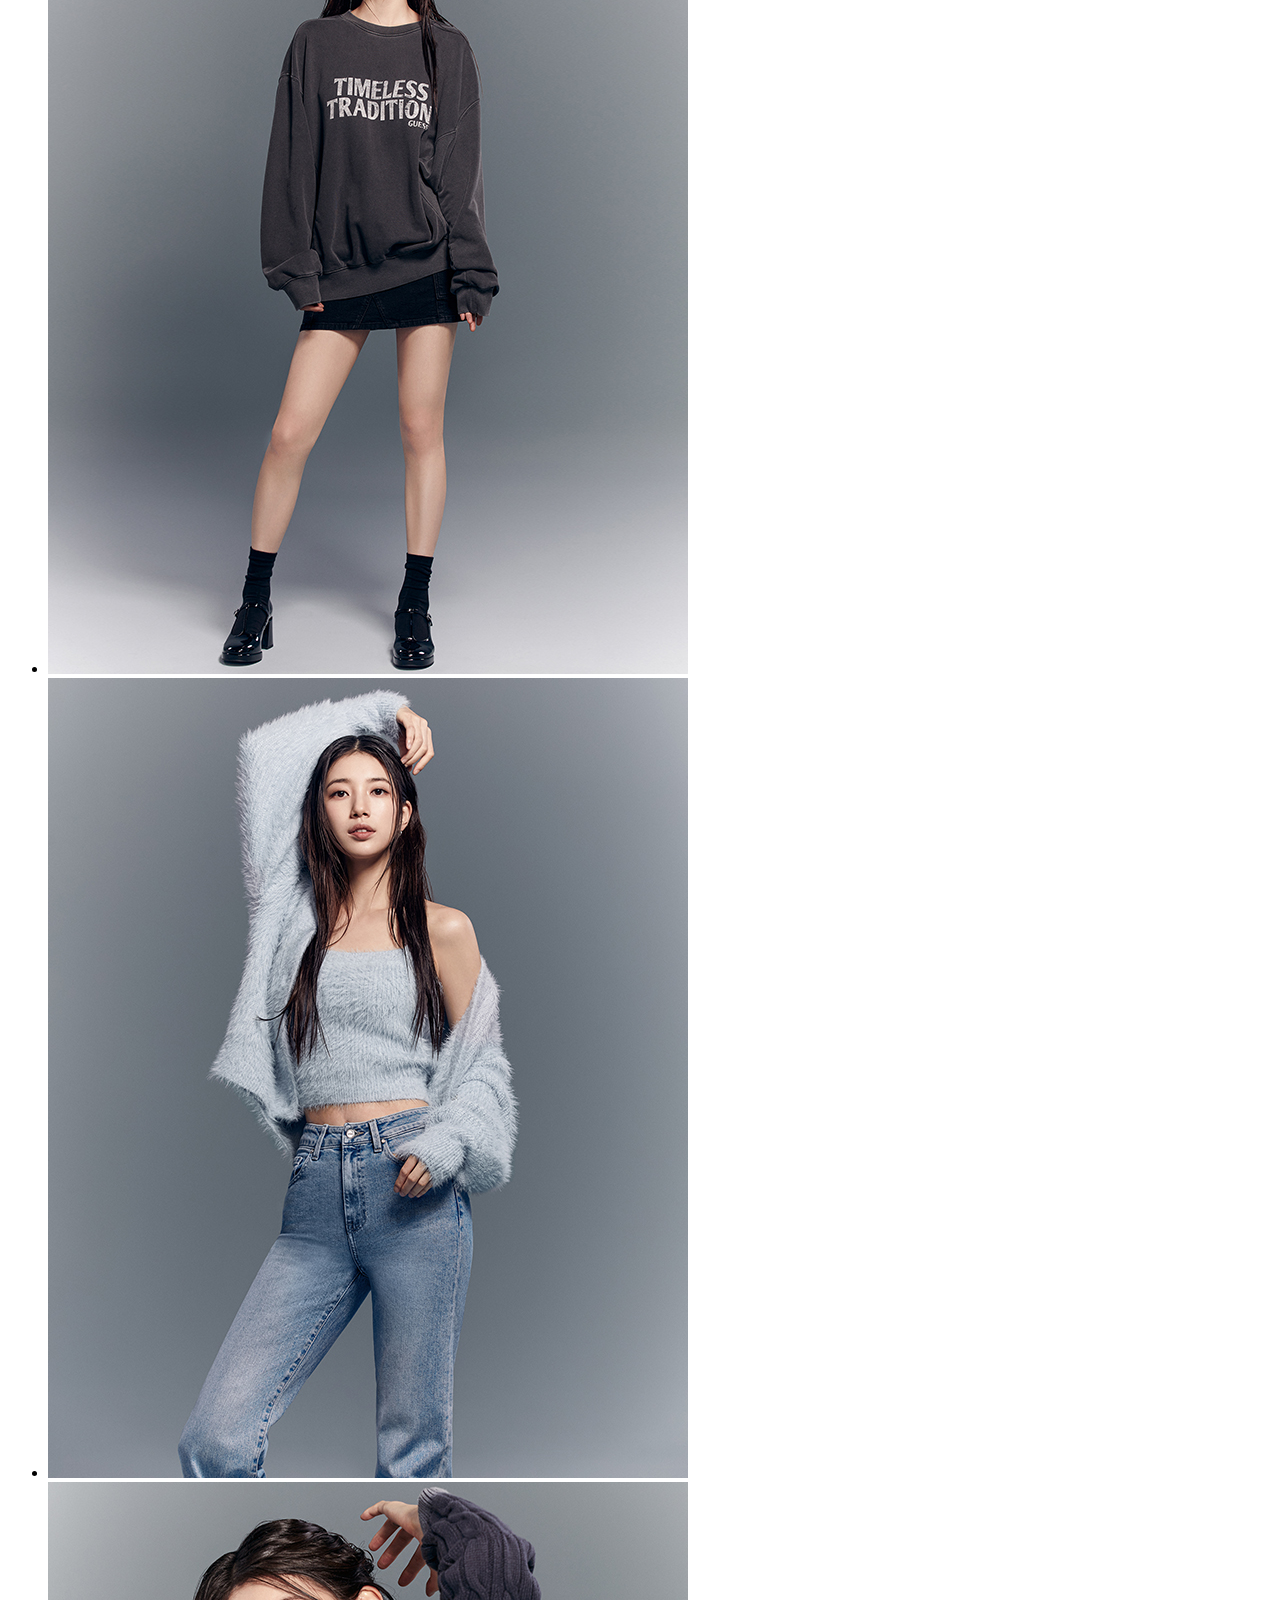
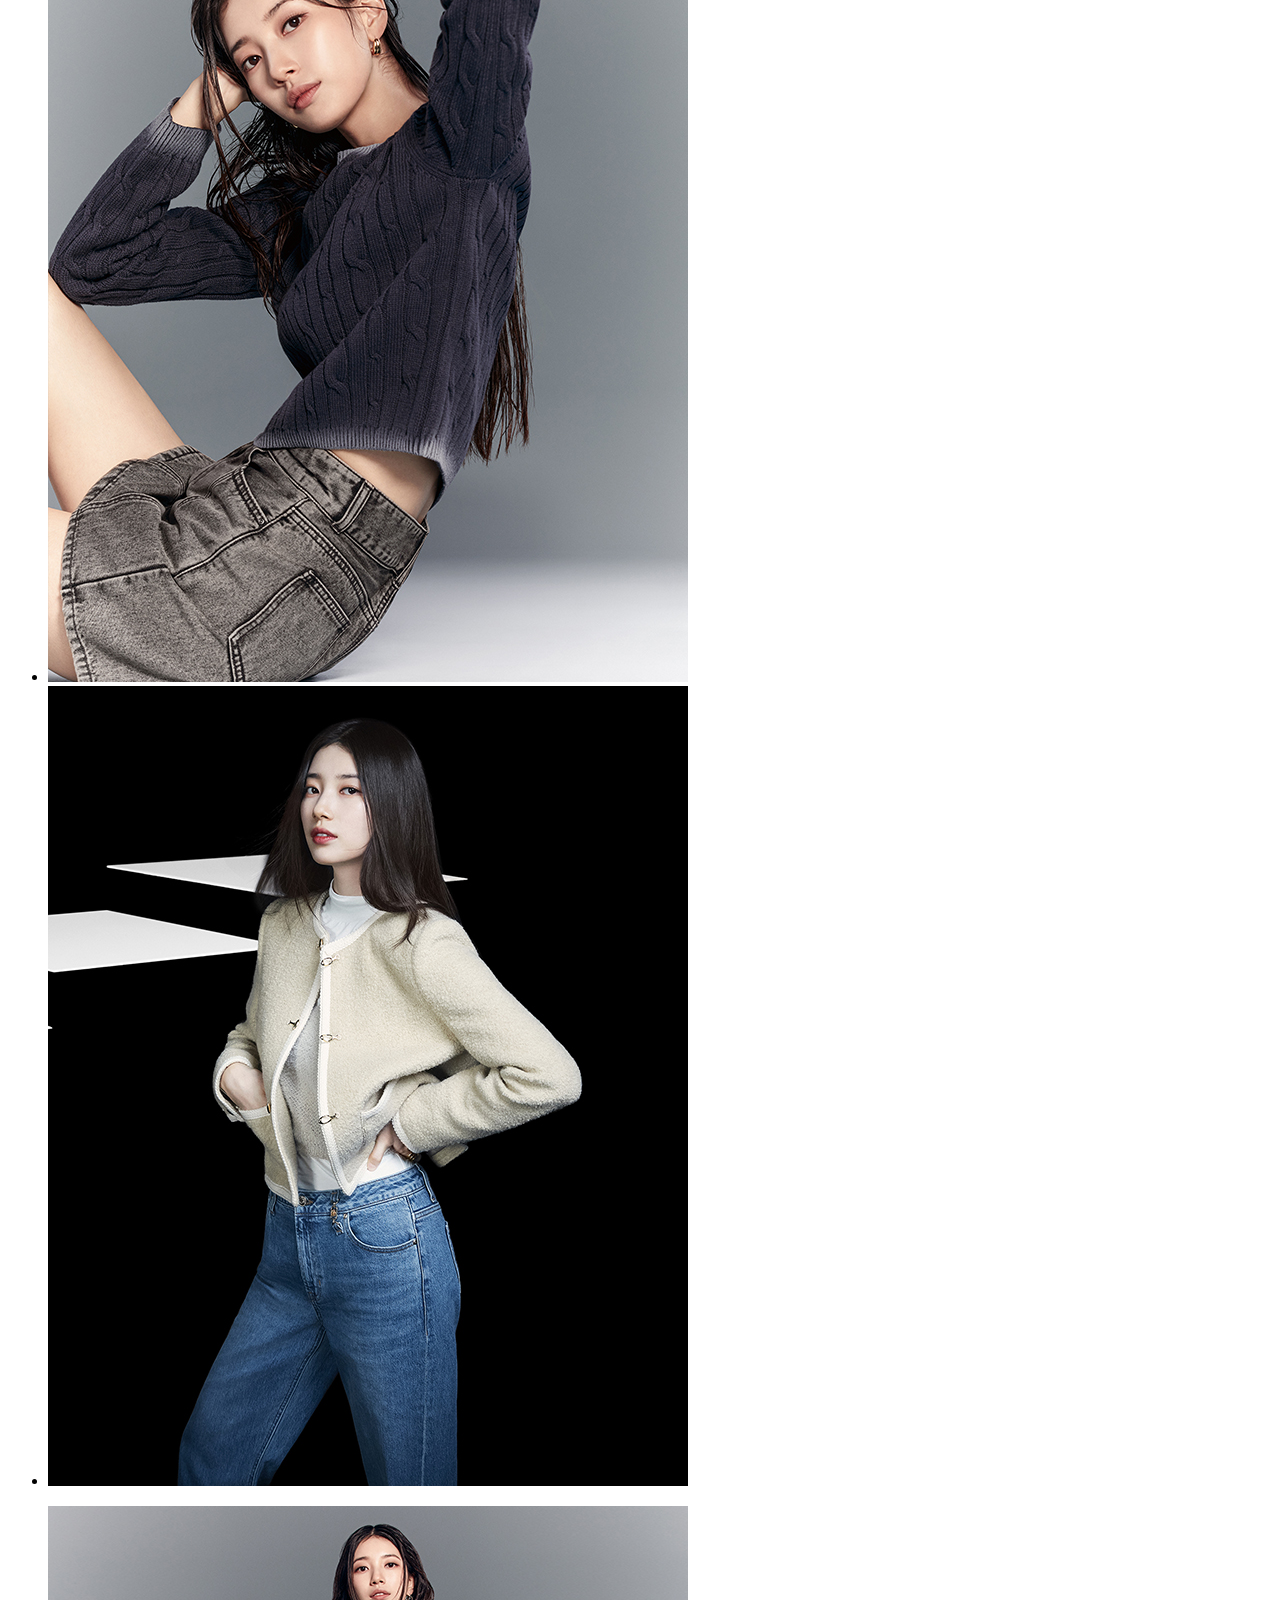
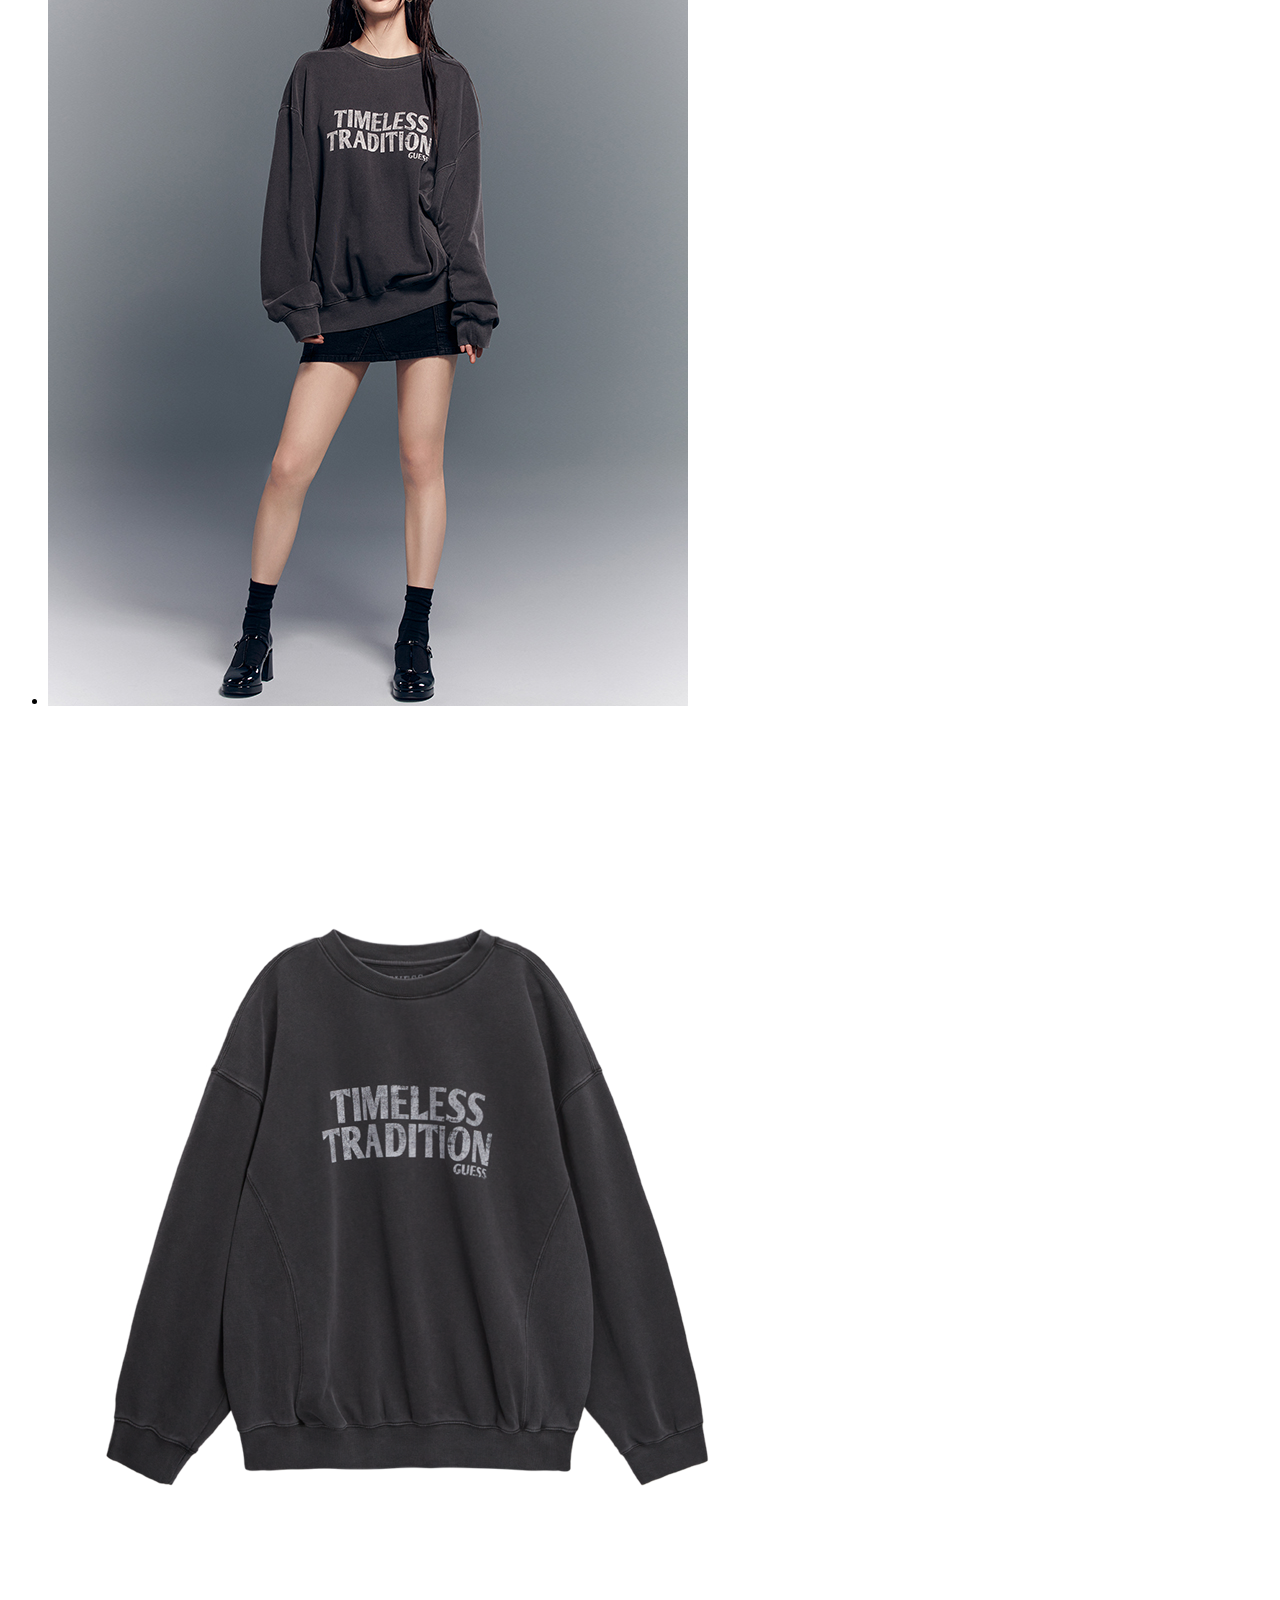
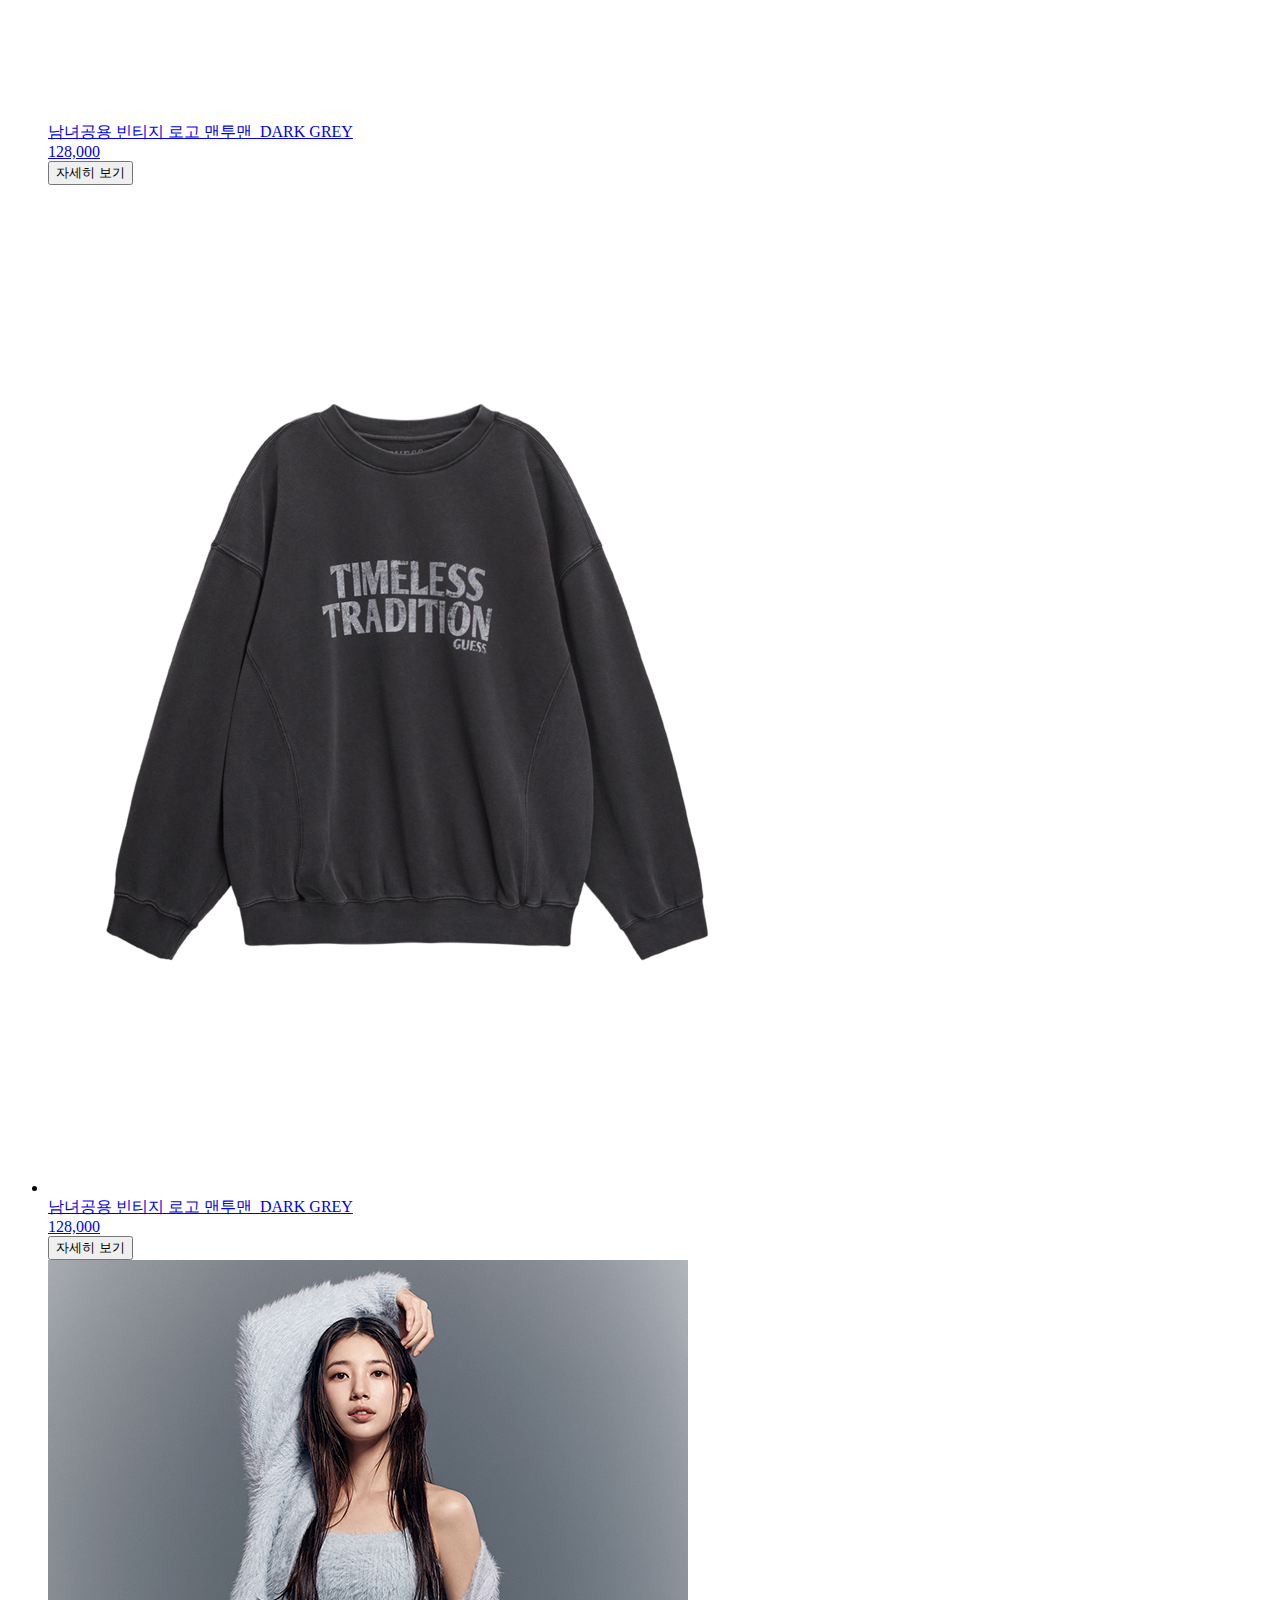
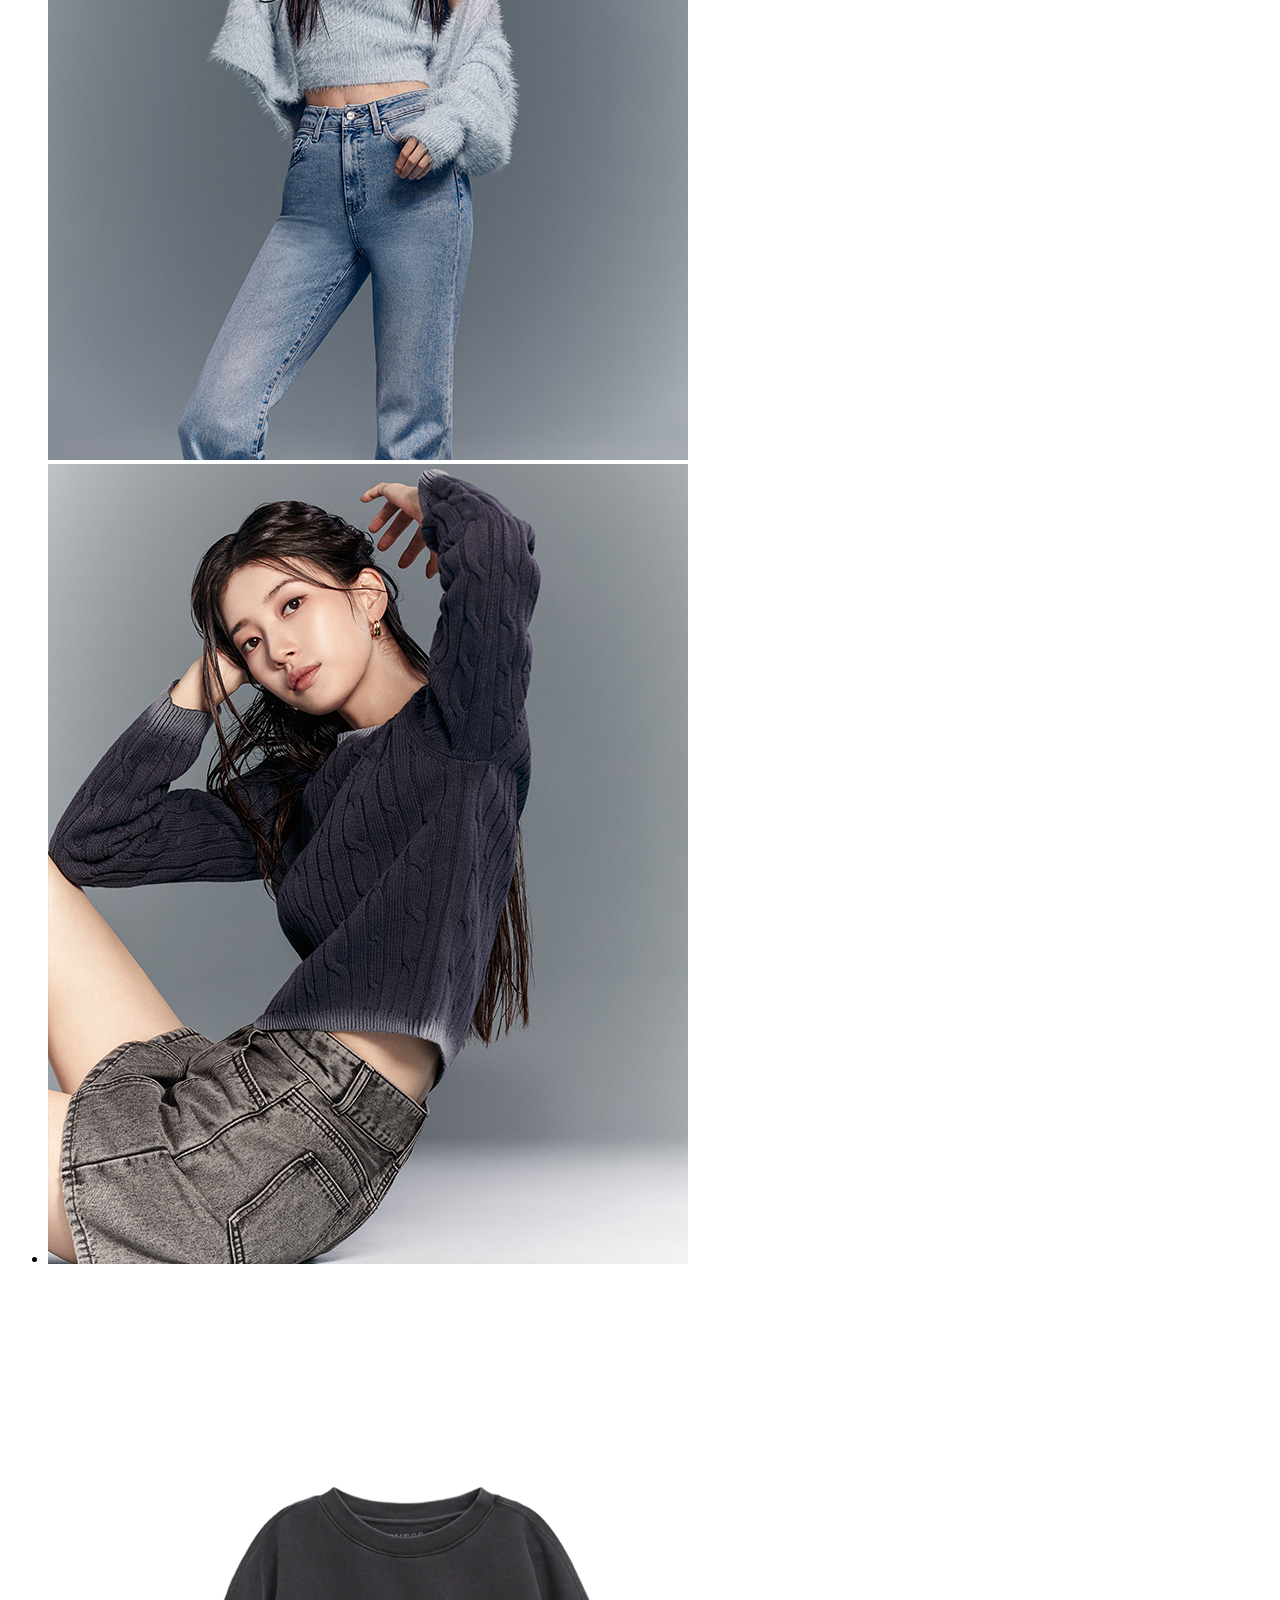
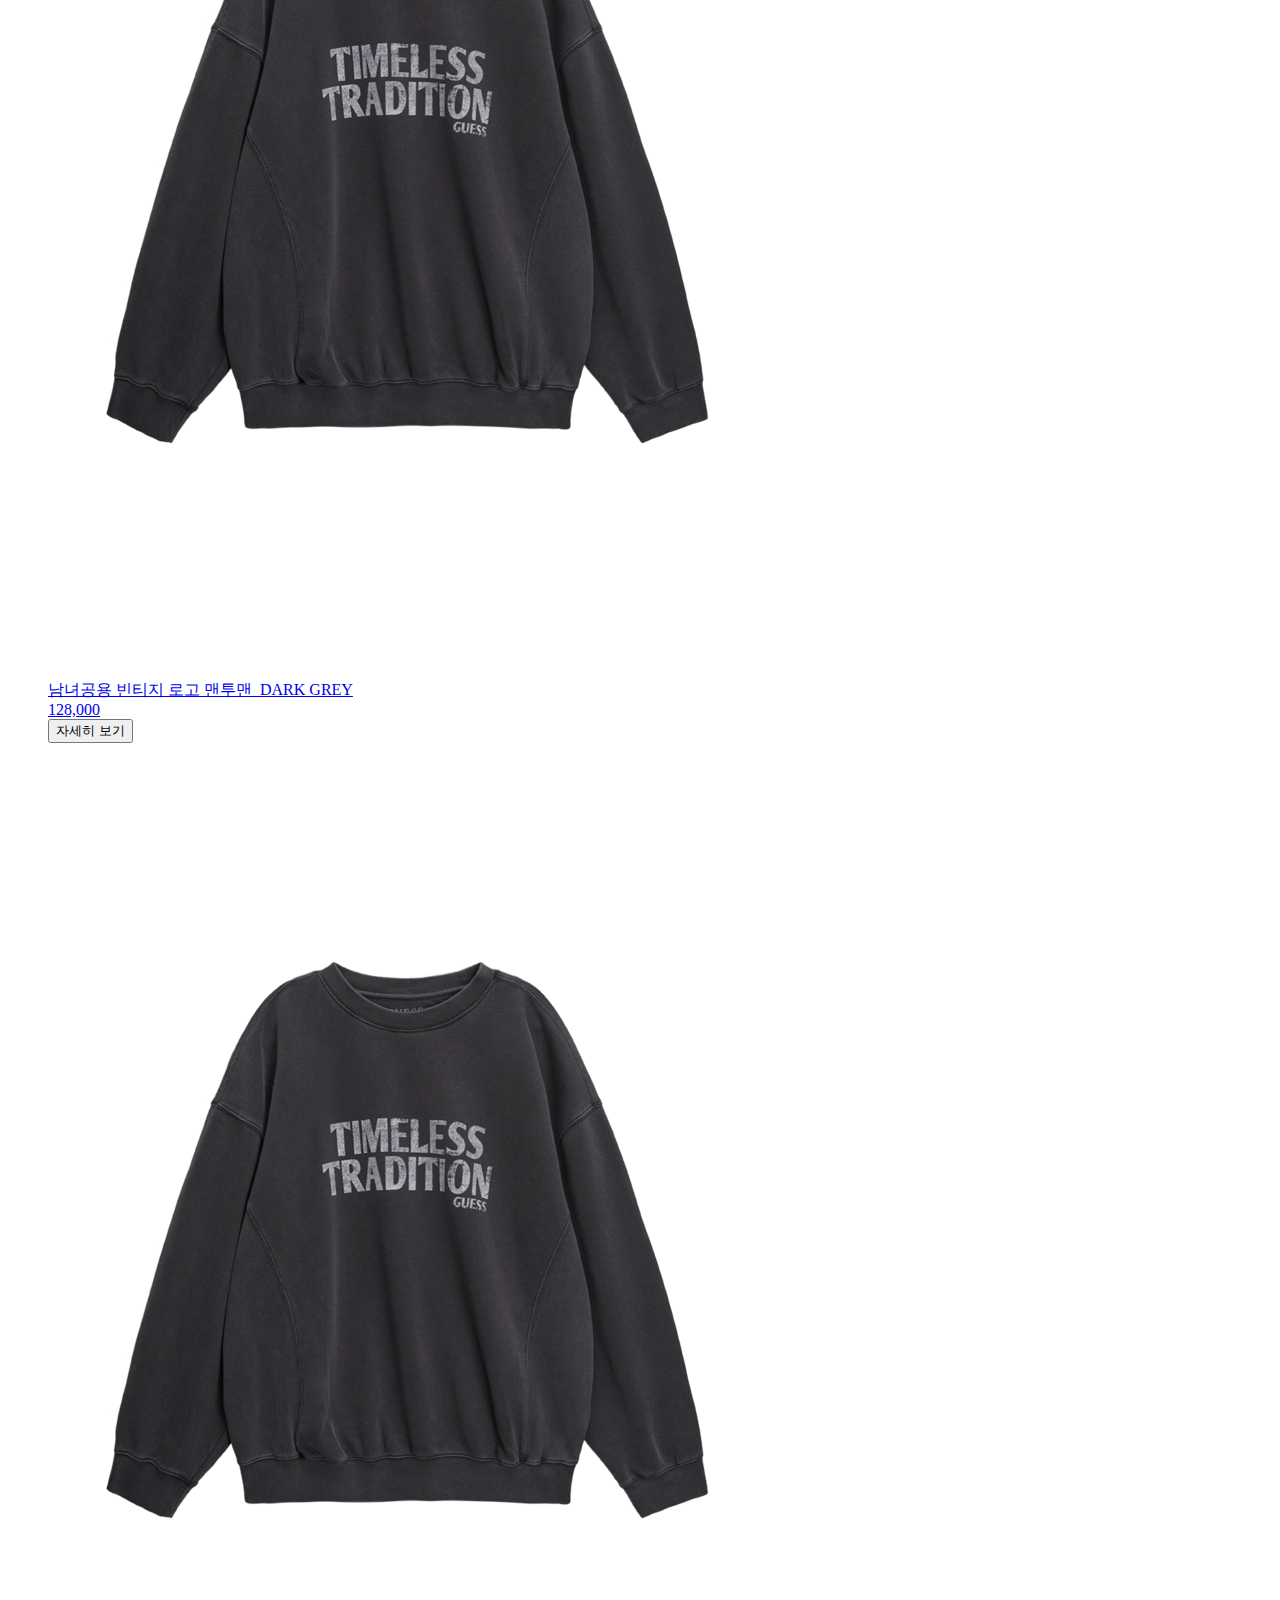
==== commit dda549b7: "main page - pagination layout 체크" ====
--- a/pages/index.html
+++ b/pages/index.html
@@ -658,8 +658,8 @@
                   </a>
                 </div>
               </div>
-            </div>
-            <div class="swiper-pagination sec-new-pagination"></div>
+              <div class="swiper-pagination sec-new-pagination"></div>
+            </div>
           </div>
         </section>
 
@@ -671,8 +671,41 @@
             </div>
             <div class="sec-g__desc">24'FALL<br />SUZY COLLECTION</div>
             <div class="sec-g__cont">
-              <div class="sec-g__pc-ver"></div>
-              <ul>
+              <div class="sec-look__pc-ver">
+                <div class="sec-look__pc-ver__info">
+                  <div class="sec-look__pc-ver__info__window">
+                    <ul>
+                      <li>
+                        <a href="#"
+                          ><img src="../resources/images/pattern/common/look1-1.png" alt="" />
+                          <div class="sec-look__pc-ver__info__txt">
+                            <strong>남녀공용 빈티지 로고 맨투맨_DARK GREY</strong>
+                            <span>128,000</span>
+                          </div>
+                        </a>
+                      </li>
+                    </ul>
+                  </div>
+                  <div class="info-more">
+                    <button>자세히 보기</button>
+                  </div>
+                </div>
+                <ul class="sec-look__pc-ver__img">
+                  <li>
+                    <a href="#"> <img src="../resources/images/pattern/common/look1.jpg" alt="" /></a>
+                  </li>
+                  <li>
+                    <a href="#"> <img src="../resources/images/pattern/common/look2.jpg" alt="" /></a>
+                  </li>
+                  <li>
+                    <a href="#"> <img src="../resources/images/pattern/common/look3.jpg" alt="" /></a>
+                  </li>
+                  <li>
+                    <a href="#"> <img src="../resources/images/pattern/common/look4.jpg" alt="" /></a>
+                  </li>
+                </ul>
+              </div>
+              <ul class="sec-look__default">
                 <li>
                   <a href="#">
                     <div class="sec-g__cont__img">
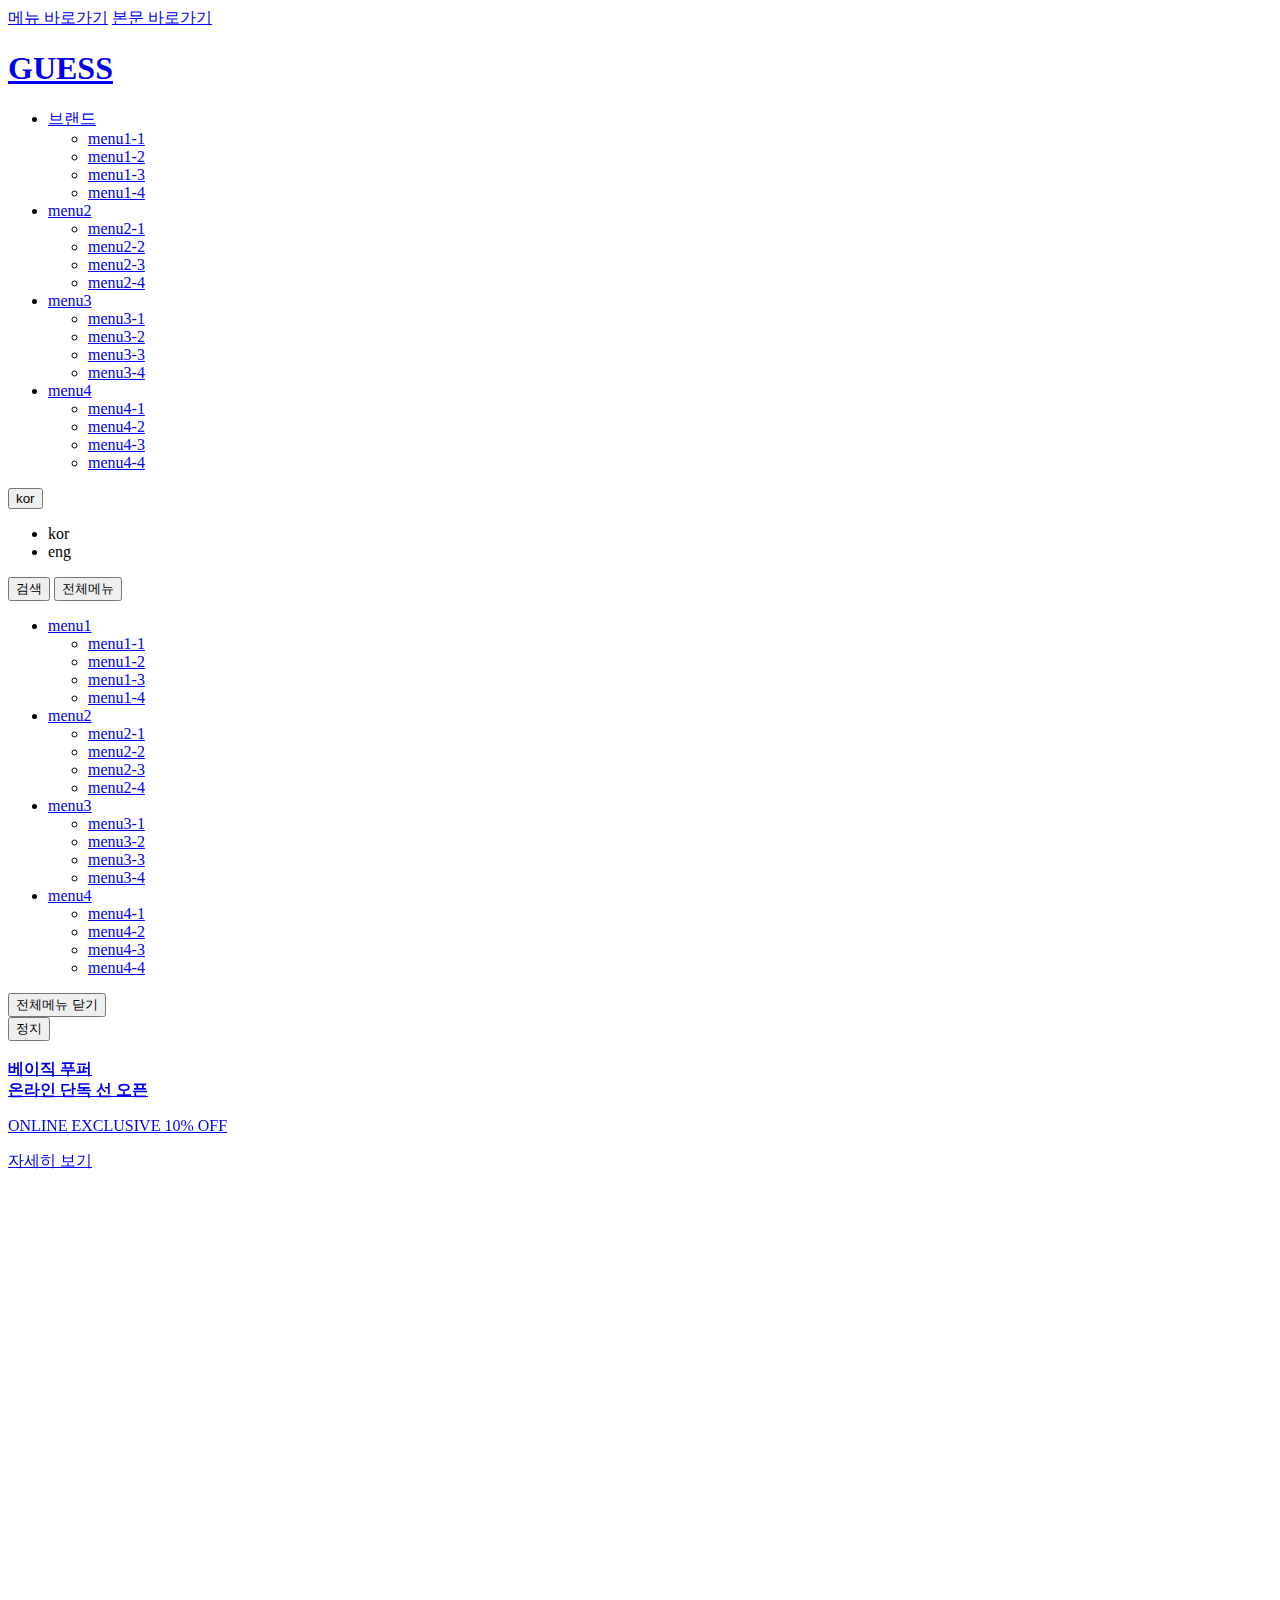
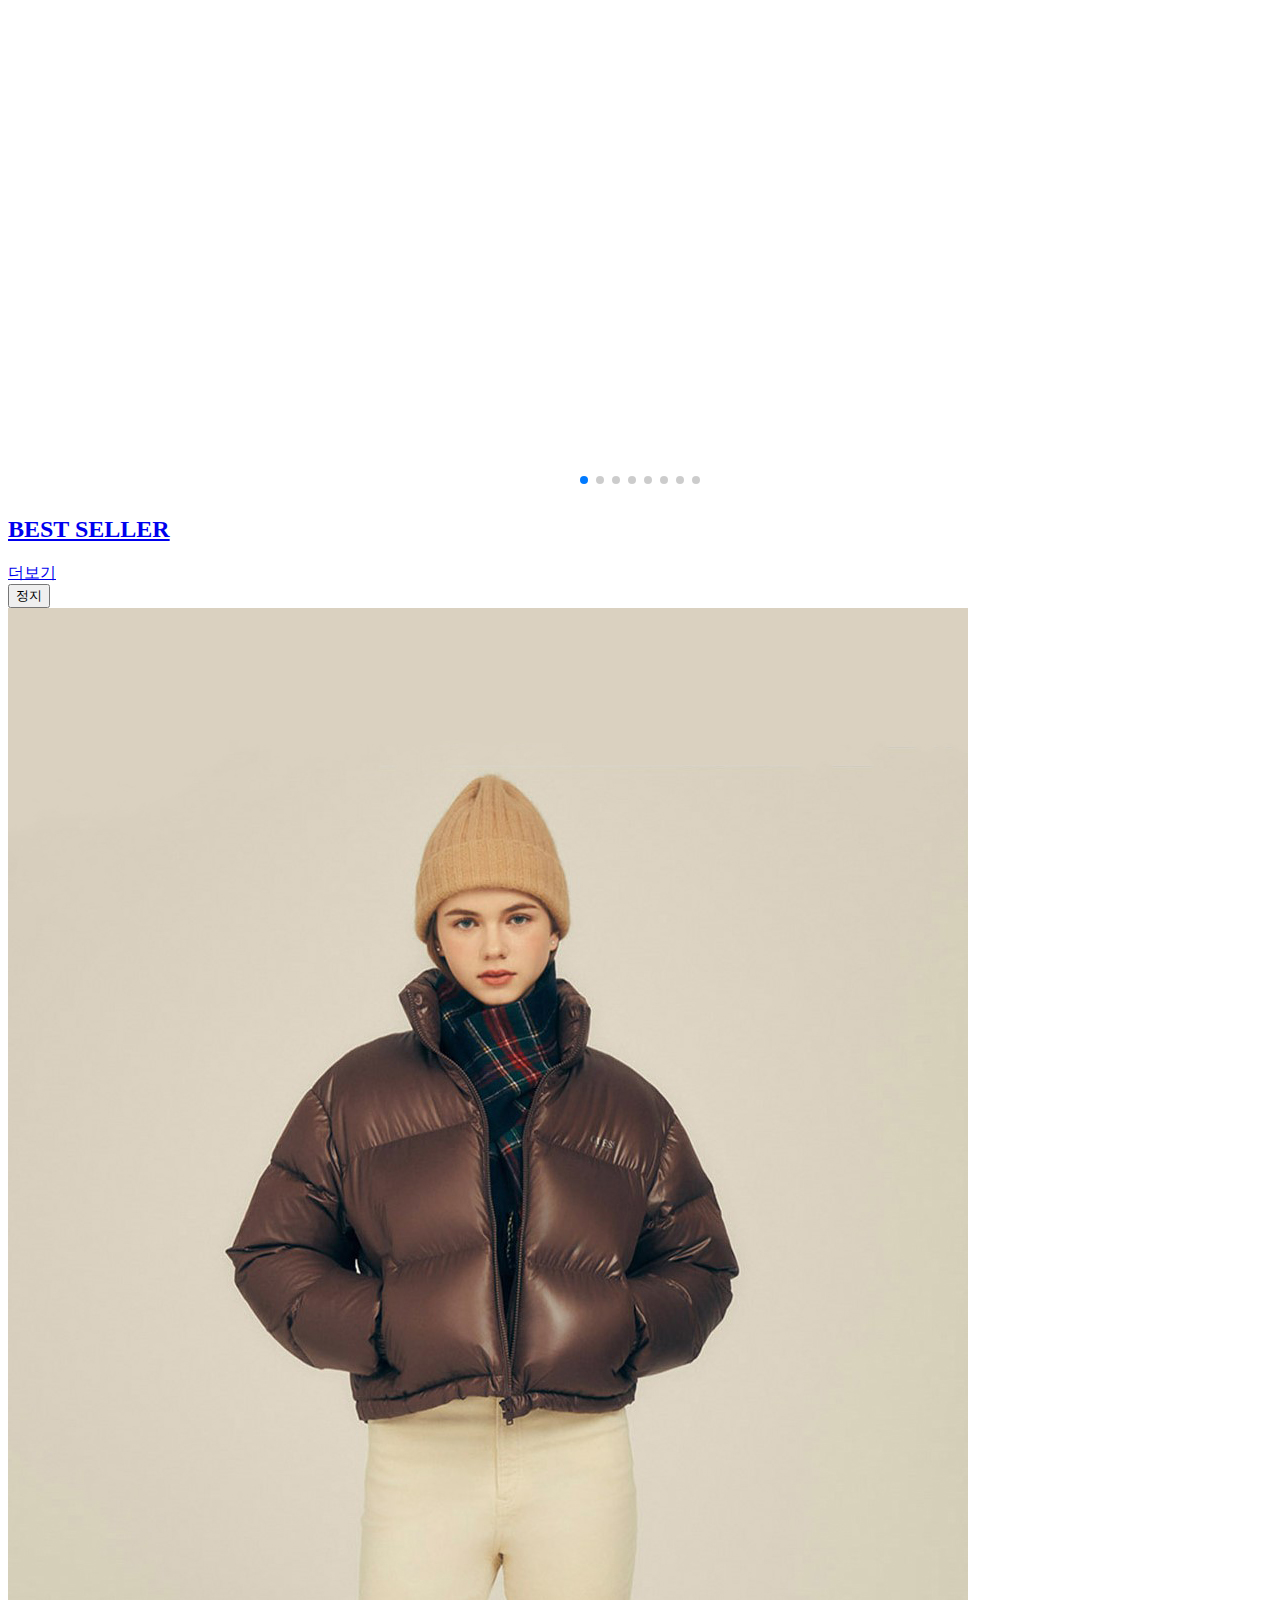
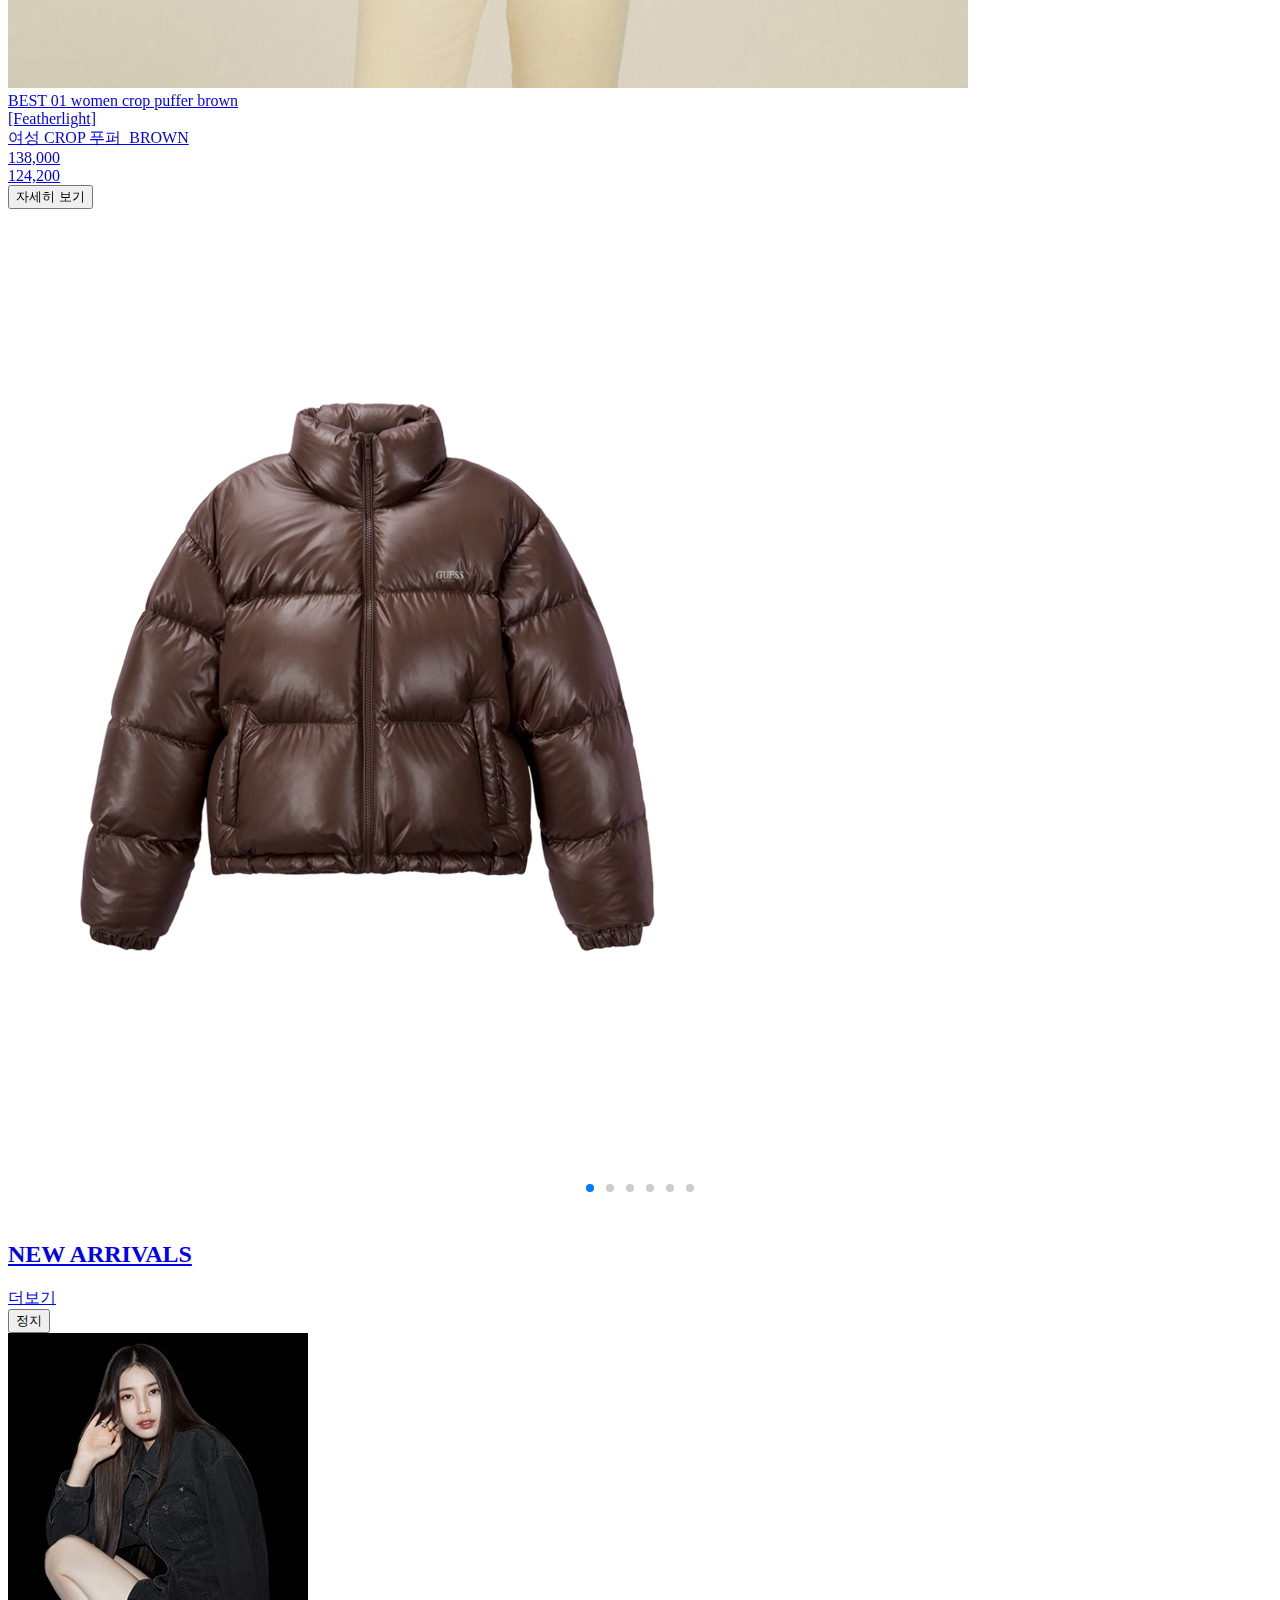
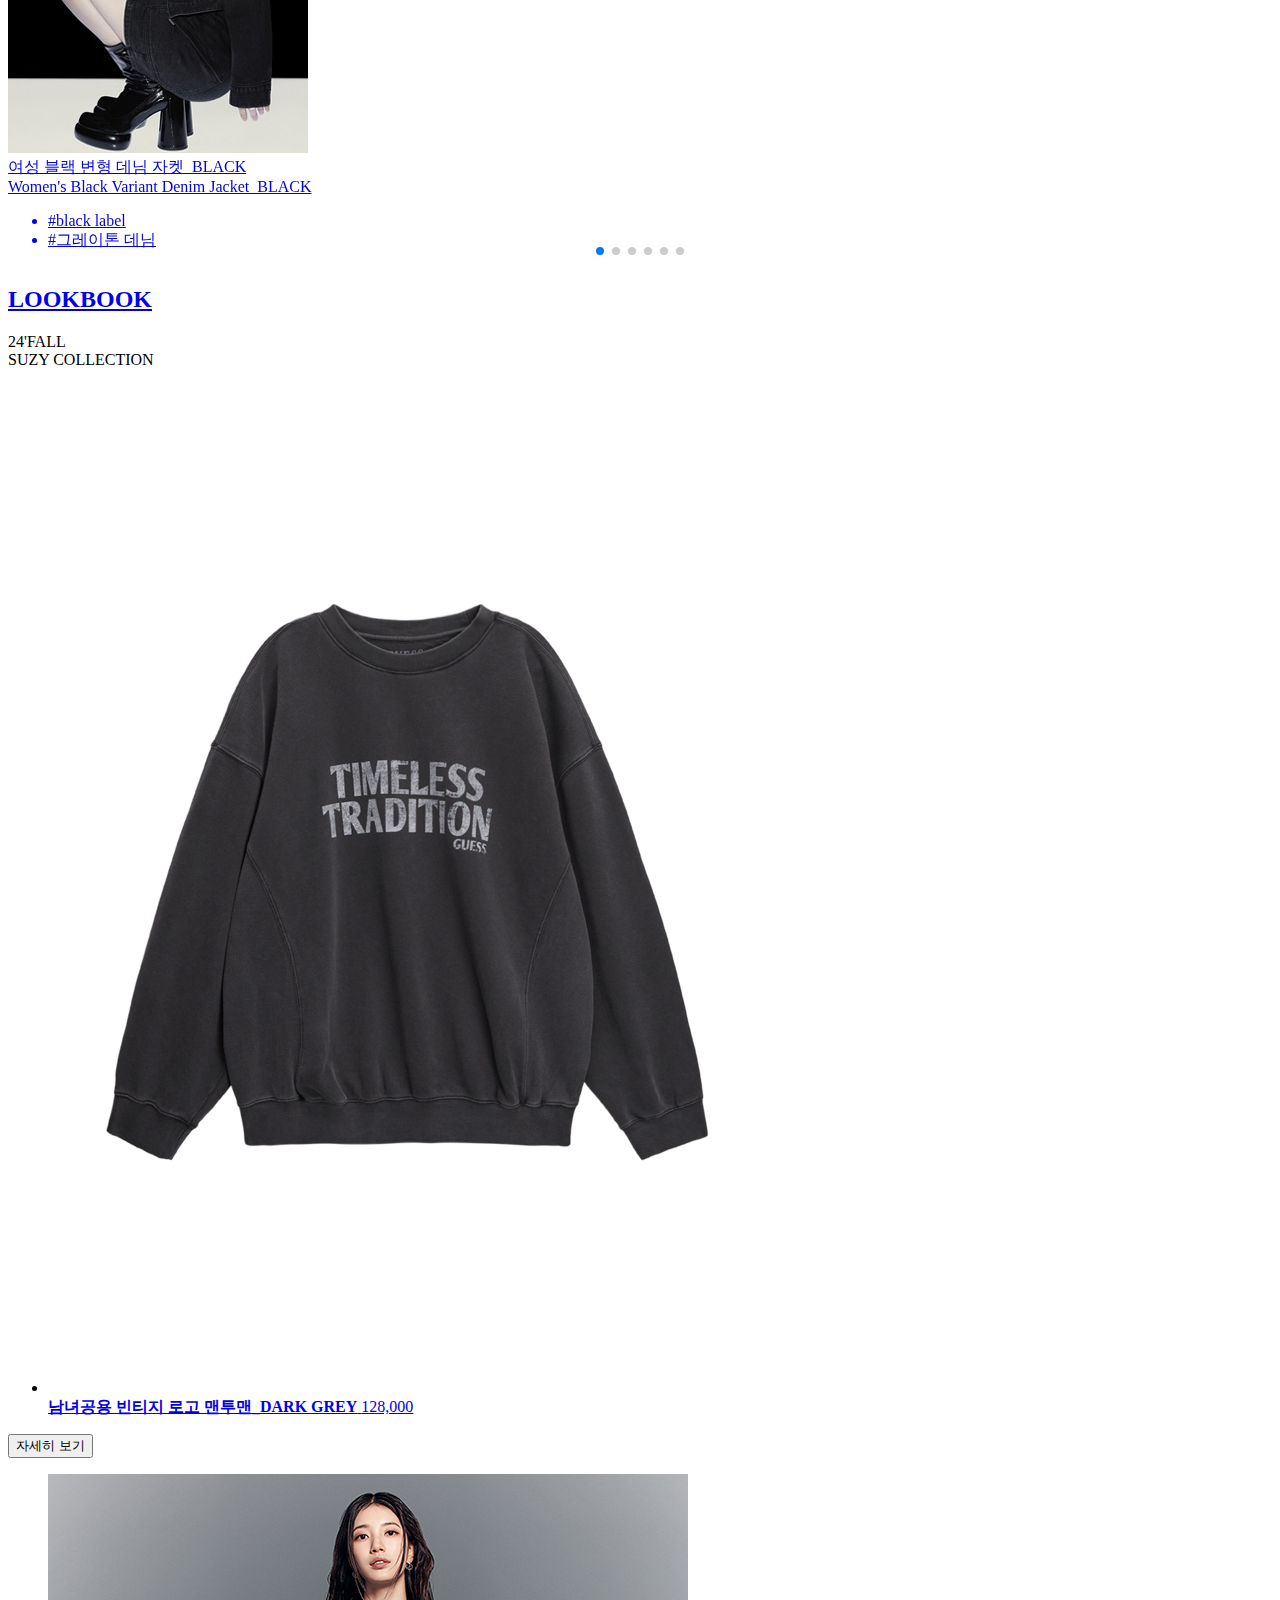
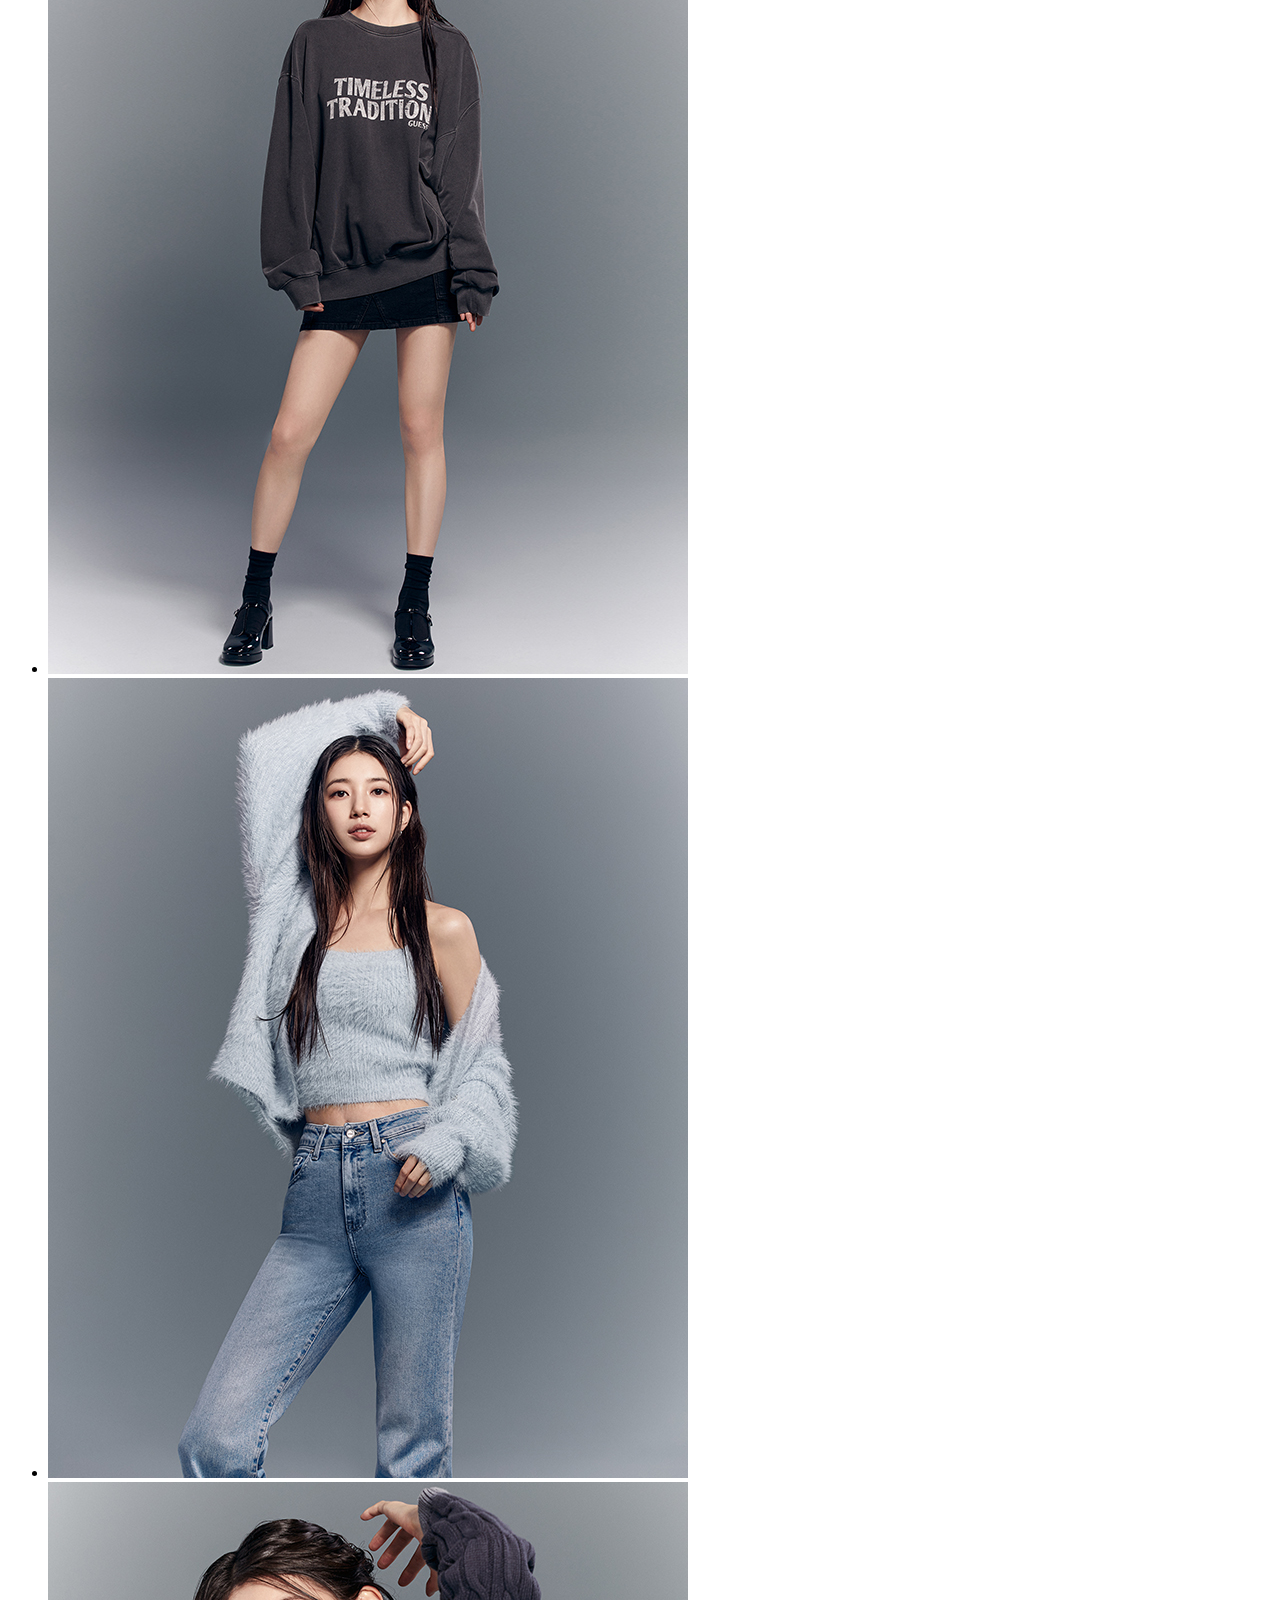
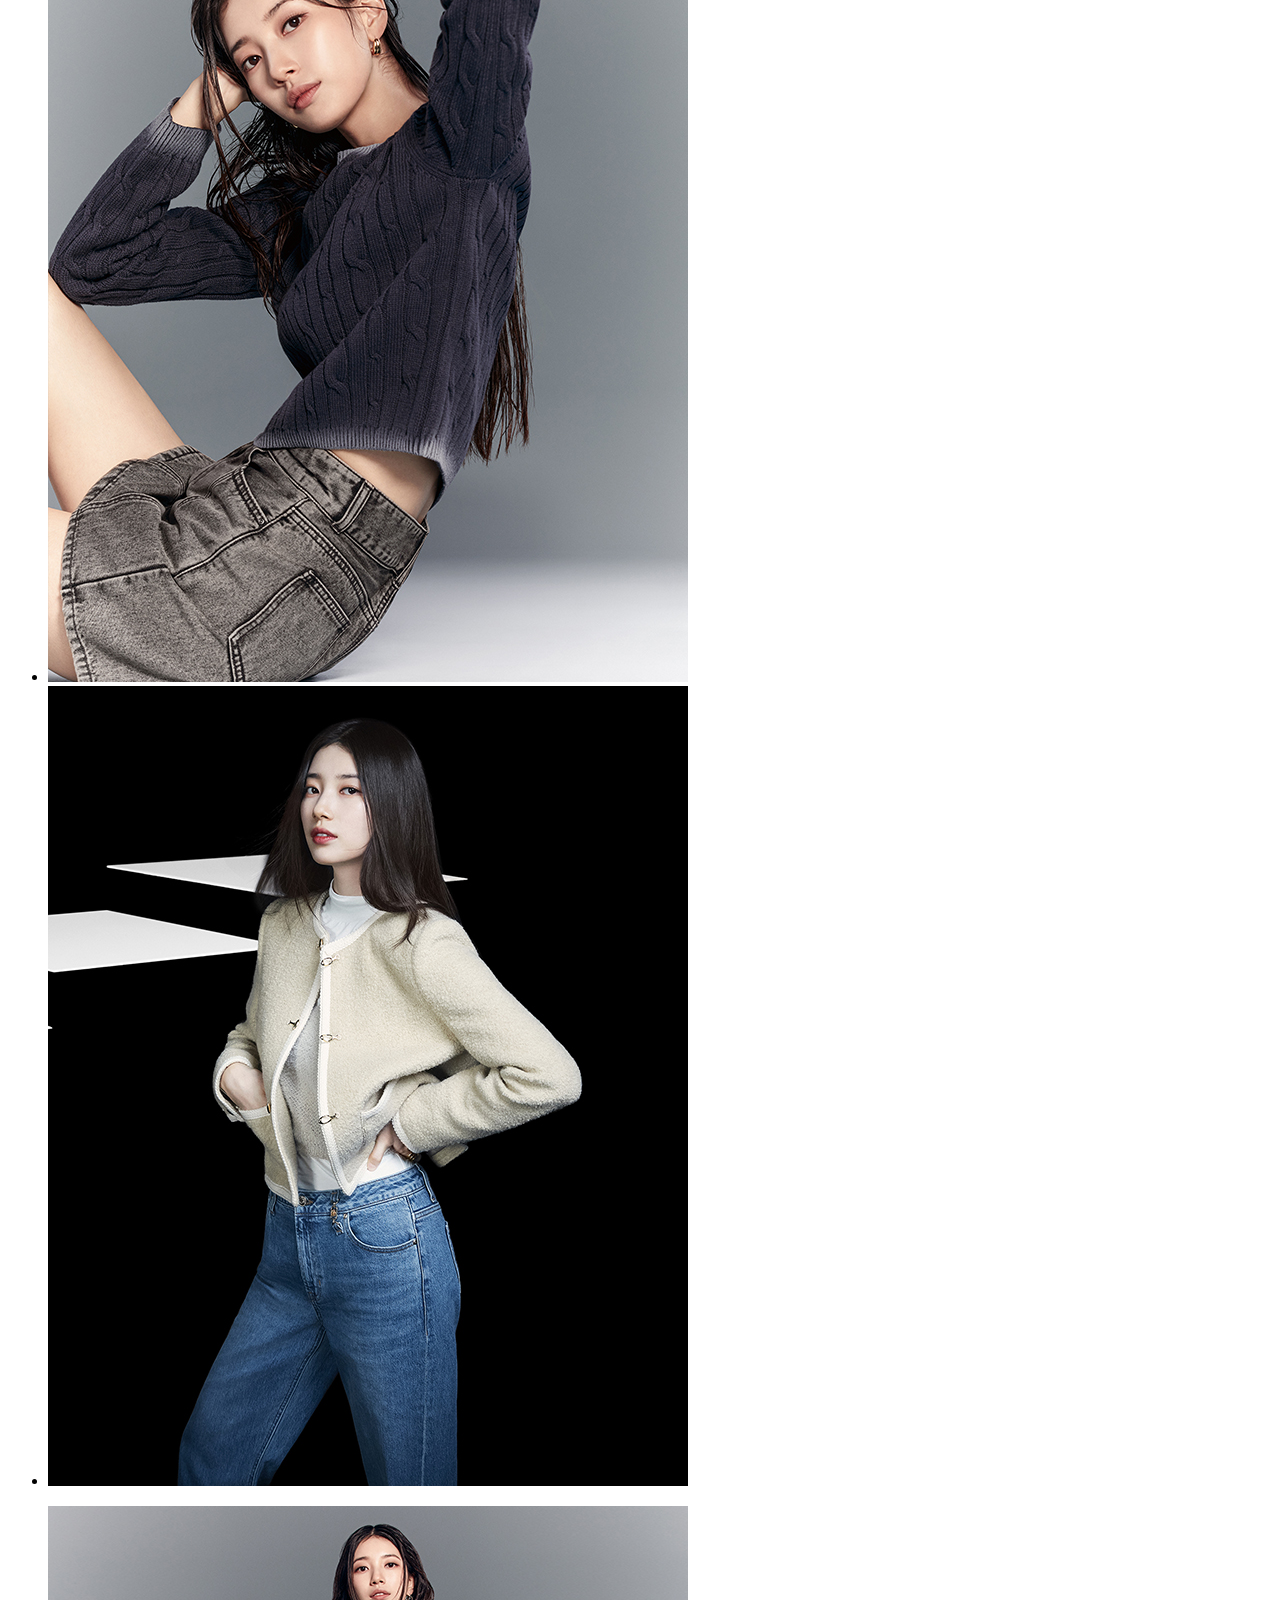
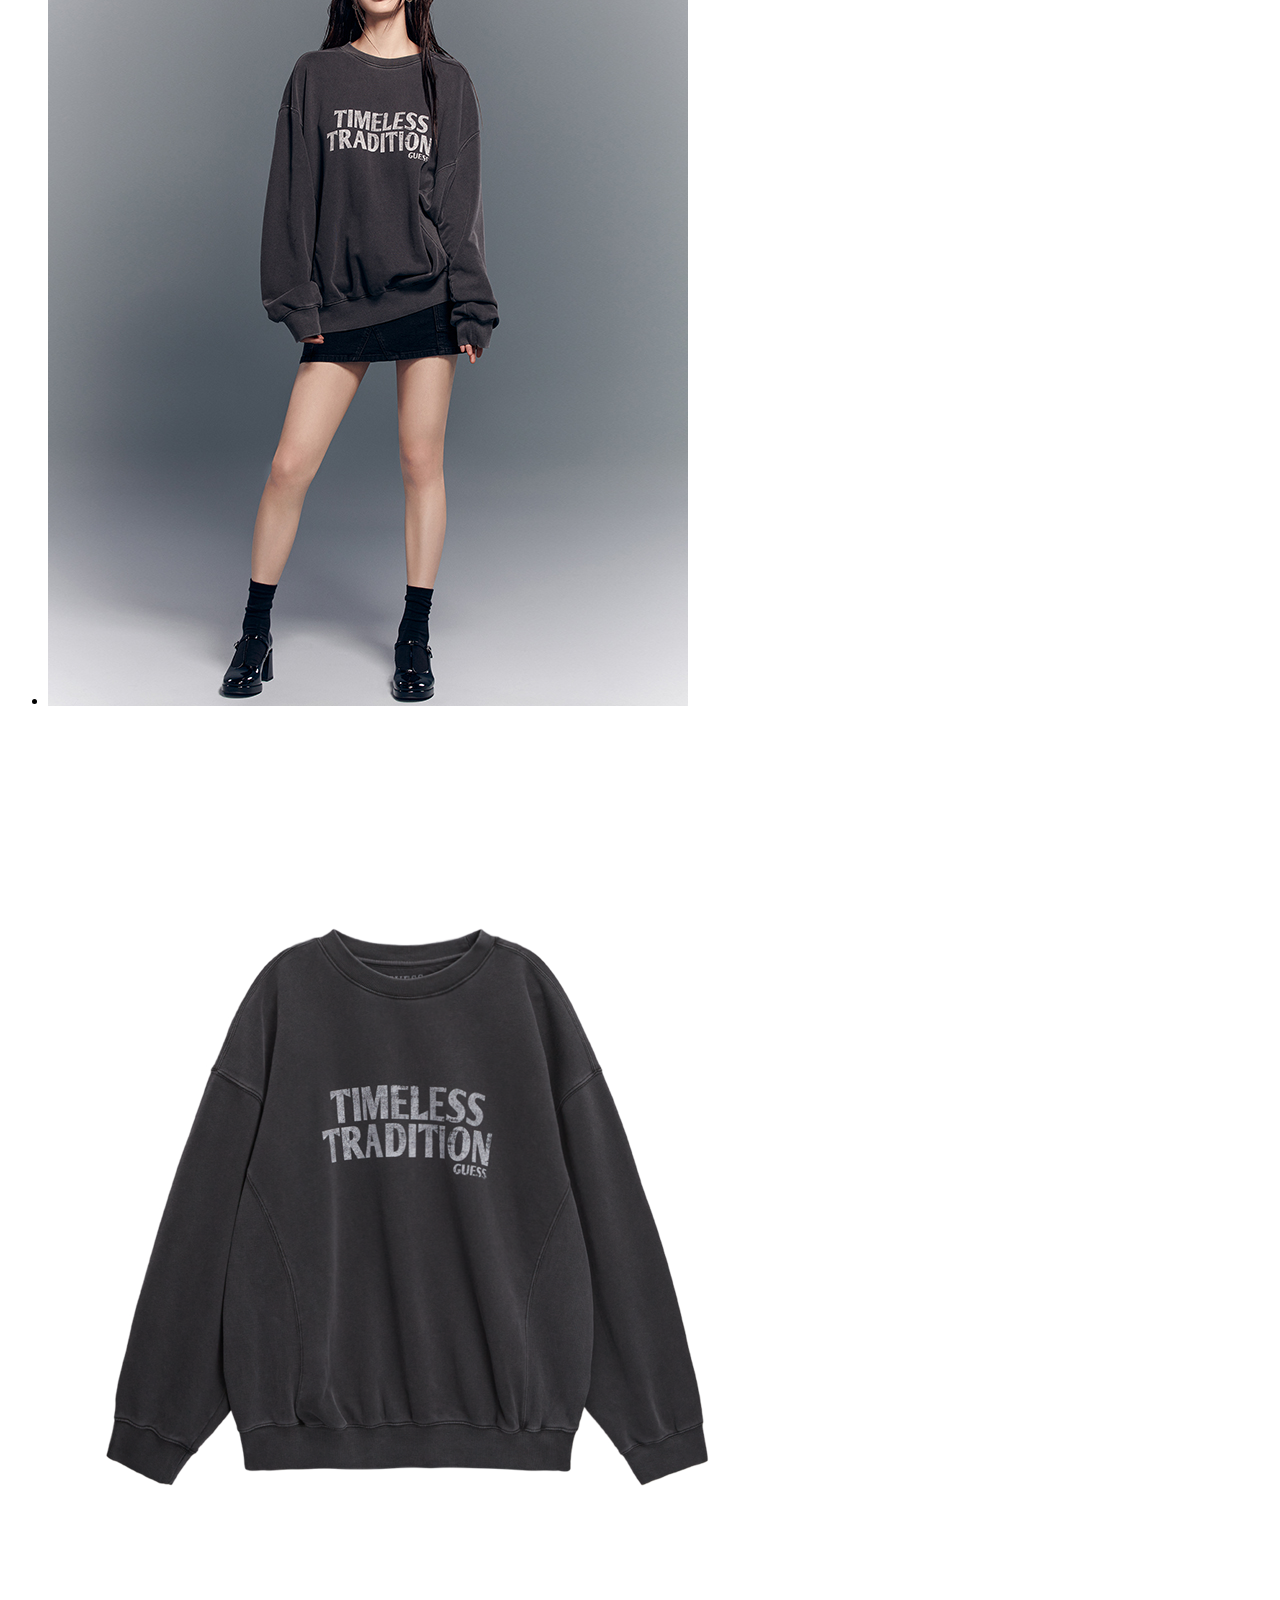
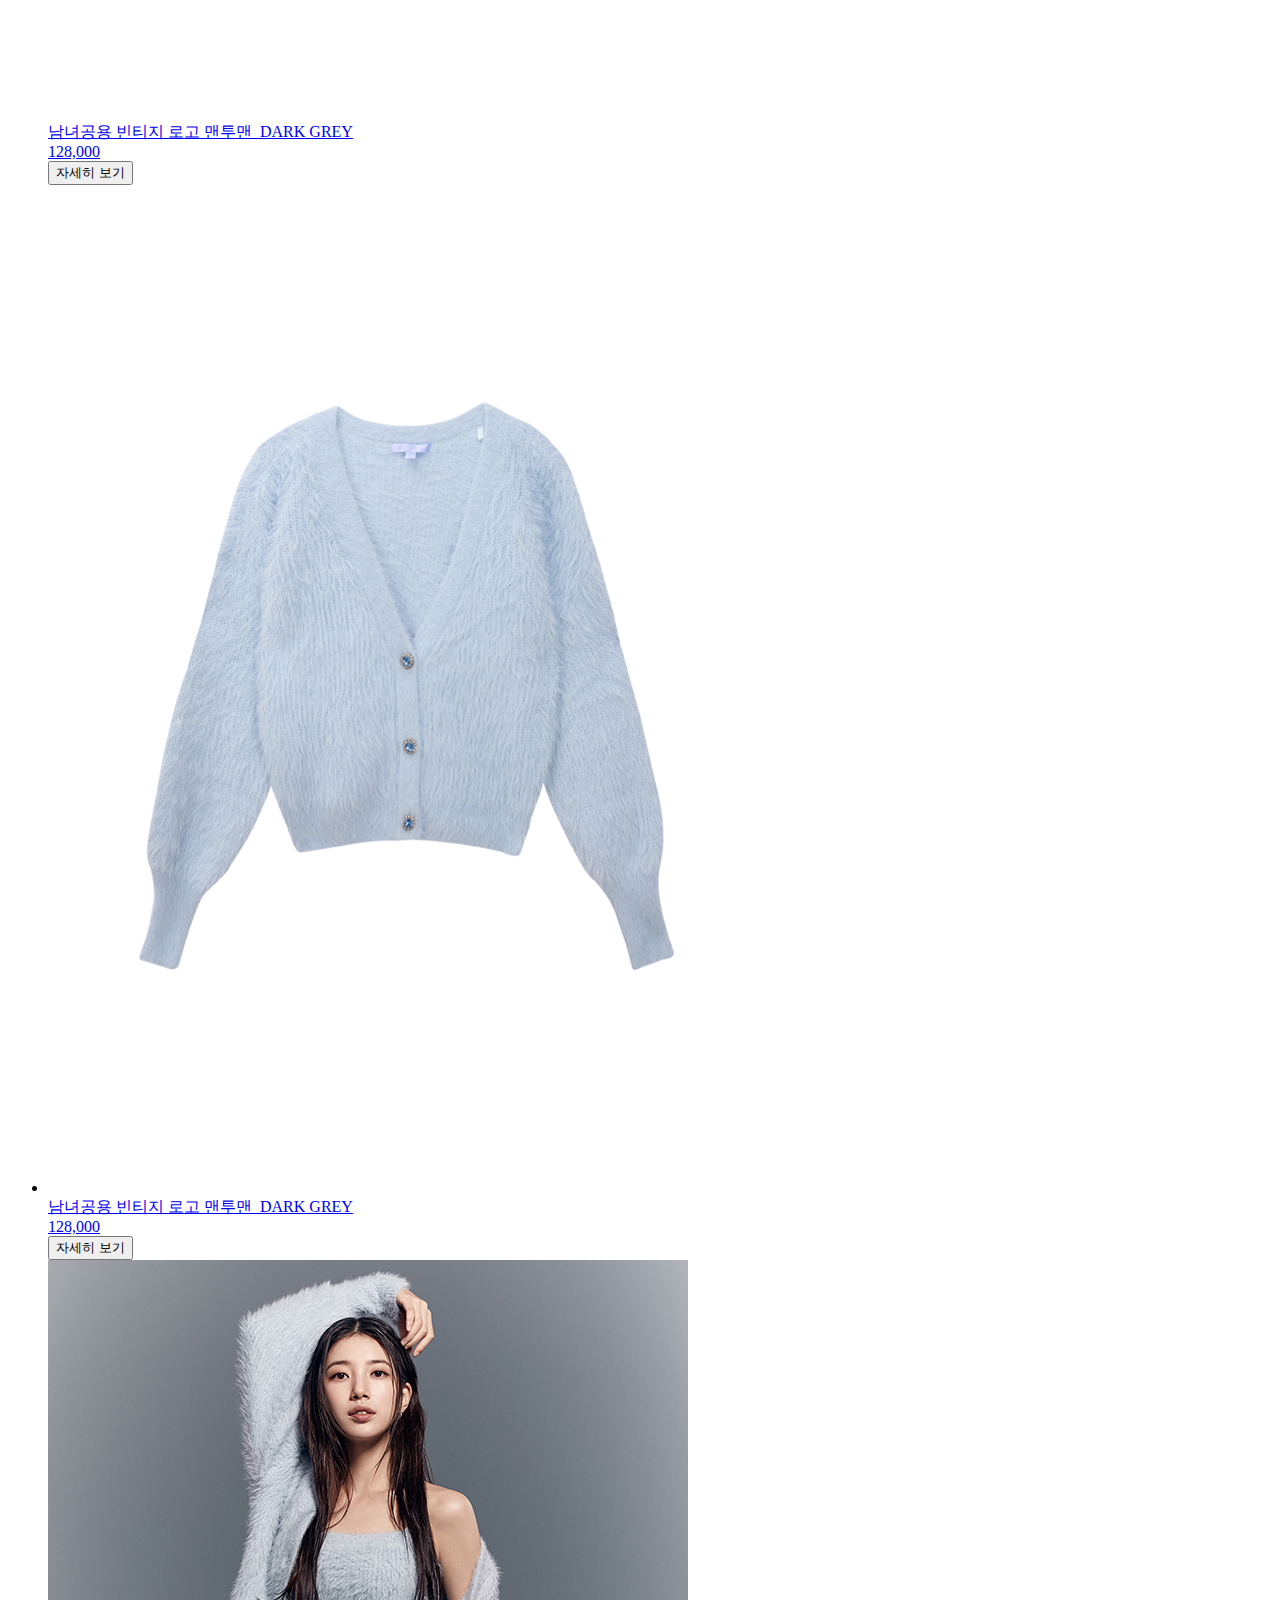
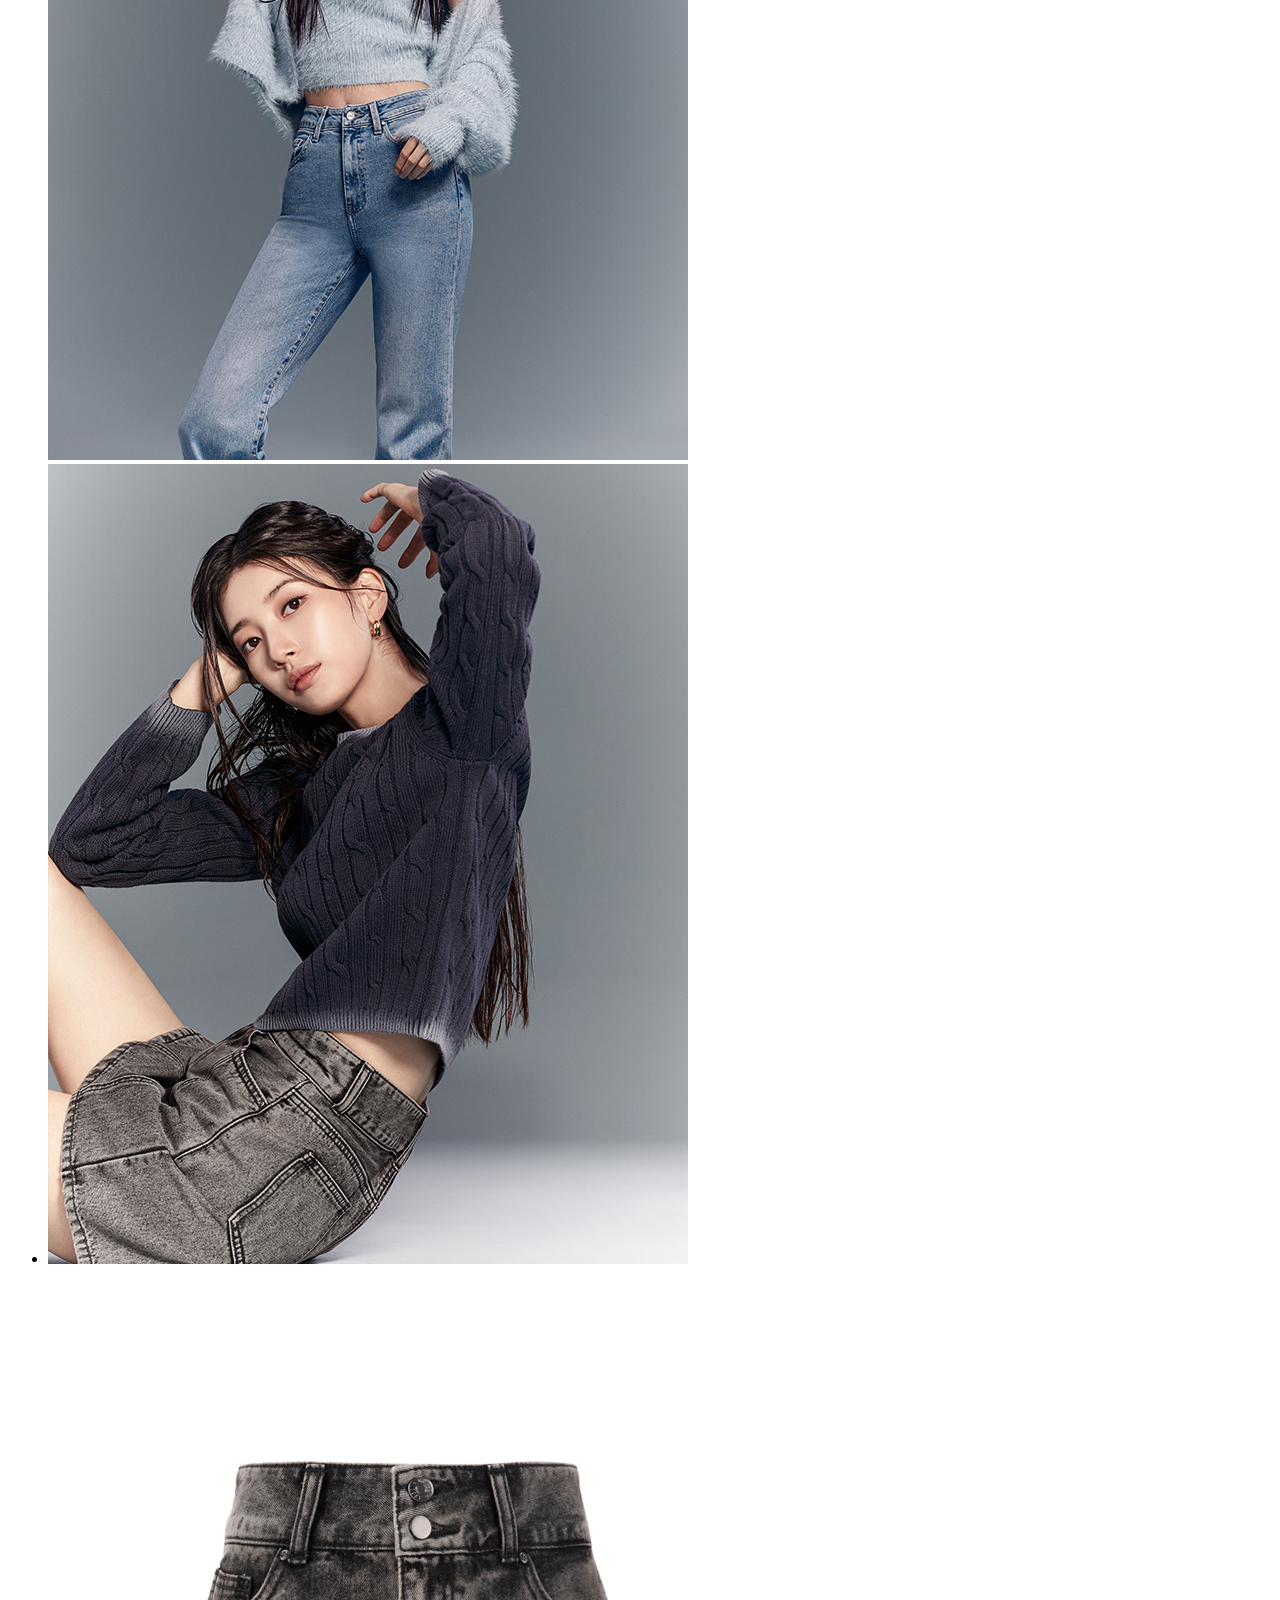
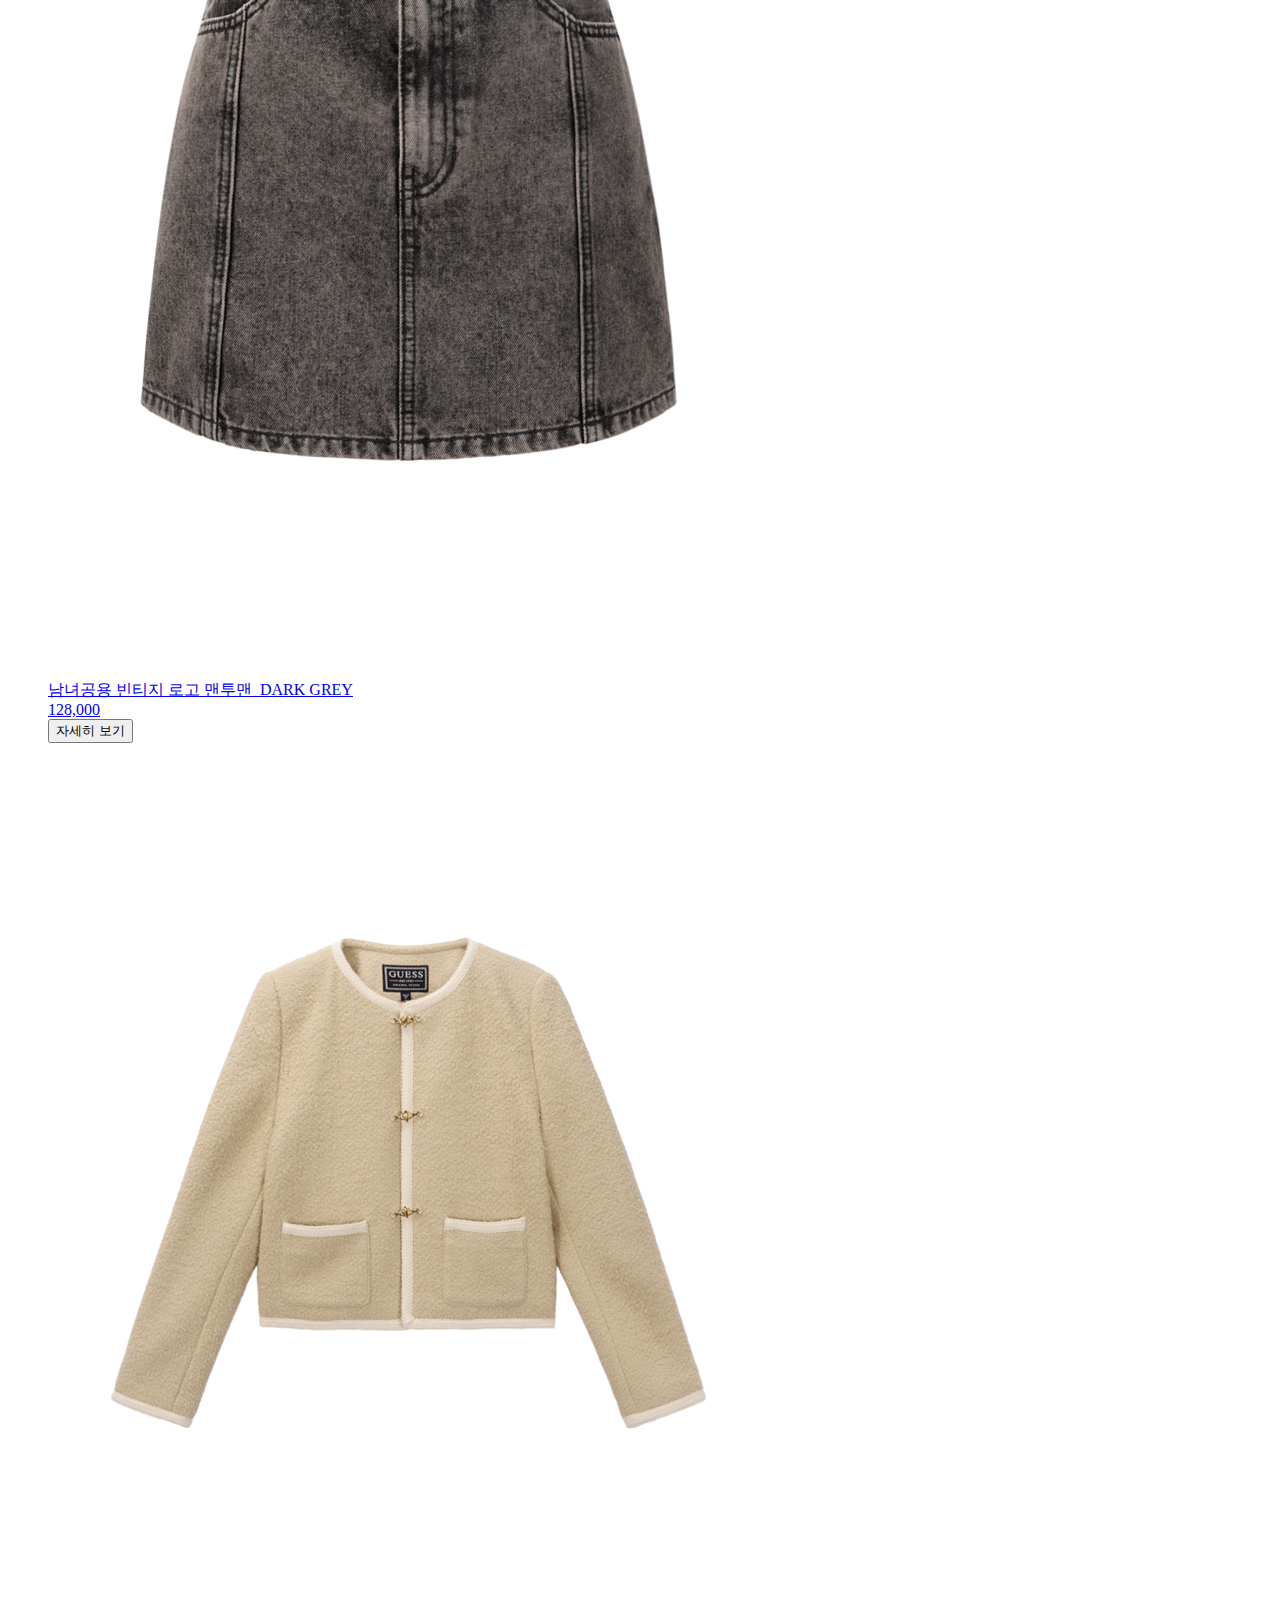
==== commit c805c33f: "Merge pull request #1 from rabbit-onion/dev1-1" ====
--- a/pages/index.html
+++ b/pages/index.html
@@ -708,14 +708,14 @@
               <ul class="sec-look__default">
                 <li>
                   <a href="#">
-                    <div class="sec-g__cont__img">
+                    <div class="sec-look__default__img">
                       <img src="../resources/images/pattern/common/look1.jpg" alt="" />
                     </div>
-                    <div class="sec-g__cont__info-tablet">
-                      <div class="sec-g__cont__info-tablet__img">
+                    <div class="sec-look__default__info-tablet">
+                      <div class="sec-look__default__info-tablet__img">
                         <img src="../resources/images/pattern/common/look1-1.png" alt="" />
                       </div>
-                      <div class="sec-g__cont__info-tablet__txt-box">
+                      <div class="sec-look__default__info-tablet__txt-box">
                         <div class="info-name">남녀공용 빈티지 로고 맨투맨_DARK GREY</div>
                         <div class="info-price">128,000</div>
                         <div class="info-more"><button>자세히 보기</button></div>
@@ -725,31 +725,31 @@
                 </li>
                 <li>
                   <a href="#">
-                    <div class="sec-g__cont__info-tablet">
-                      <div class="sec-g__cont__info-tablet__img">
-                        <img src="../resources/images/pattern/common/look1-1.png" alt="" />
-                      </div>
-                      <div class="sec-g__cont__info-tablet__txt-box">
+                    <div class="sec-look__default__info-tablet">
+                      <div class="sec-look__default__info-tablet__img">
+                        <img src="../resources/images/pattern/common/look2-1.png" alt="" />
+                      </div>
+                      <div class="sec-look__default__info-tablet__txt-box">
                         <div class="info-name">남녀공용 빈티지 로고 맨투맨_DARK GREY</div>
                         <div class="info-price">128,000</div>
                         <div class="info-more"><button>자세히 보기</button></div>
                       </div>
                     </div>
-                    <div class="sec-g__cont__img">
+                    <div class="sec-look__default__img">
                       <img src="../resources/images/pattern/common/look2.jpg" alt="" />
                     </div>
                   </a>
                 </li>
                 <li>
                   <a href="#">
-                    <div class="sec-g__cont__img">
+                    <div class="sec-look__default__img">
                       <img src="../resources/images/pattern/common/look3.jpg" alt="" />
                     </div>
-                    <div class="sec-g__cont__info-tablet">
-                      <div class="sec-g__cont__info-tablet__img">
-                        <img src="../resources/images/pattern/common/look1-1.png" alt="" />
-                      </div>
-                      <div class="sec-g__cont__info-tablet__txt-box">
+                    <div class="sec-look__default__info-tablet">
+                      <div class="sec-look__default__info-tablet__img">
+                        <img src="../resources/images/pattern/common/look3-1.png" alt="" />
+                      </div>
+                      <div class="sec-look__default__info-tablet__txt-box">
                         <div class="info-name">남녀공용 빈티지 로고 맨투맨_DARK GREY</div>
                         <div class="info-price">128,000</div>
                         <div class="info-more"><button>자세히 보기</button></div>
@@ -759,17 +759,17 @@
                 </li>
                 <li>
                   <a href="#">
-                    <div class="sec-g__cont__info-tablet">
-                      <div class="sec-g__cont__info-tablet__img">
-                        <img src="../resources/images/pattern/common/look1-1.png" alt="" />
-                      </div>
-                      <div class="sec-g__cont__info-tablet__txt-box">
+                    <div class="sec-look__default__info-tablet">
+                      <div class="sec-look__default__info-tablet__img">
+                        <img src="../resources/images/pattern/common/look4-1.png" alt="" />
+                      </div>
+                      <div class="sec-look__default__info-tablet__txt-box">
                         <div class="info-name">남녀공용 빈티지 로고 맨투맨_DARK GREY</div>
                         <div class="info-price">128,000</div>
                         <div class="info-more"><button>자세히 보기</button></div>
                       </div>
                     </div>
-                    <div class="sec-g__cont__img">
+                    <div class="sec-look__default__img">
                       <img src="../resources/images/pattern/common/look4.jpg" alt="" />
                     </div>
                   </a>
